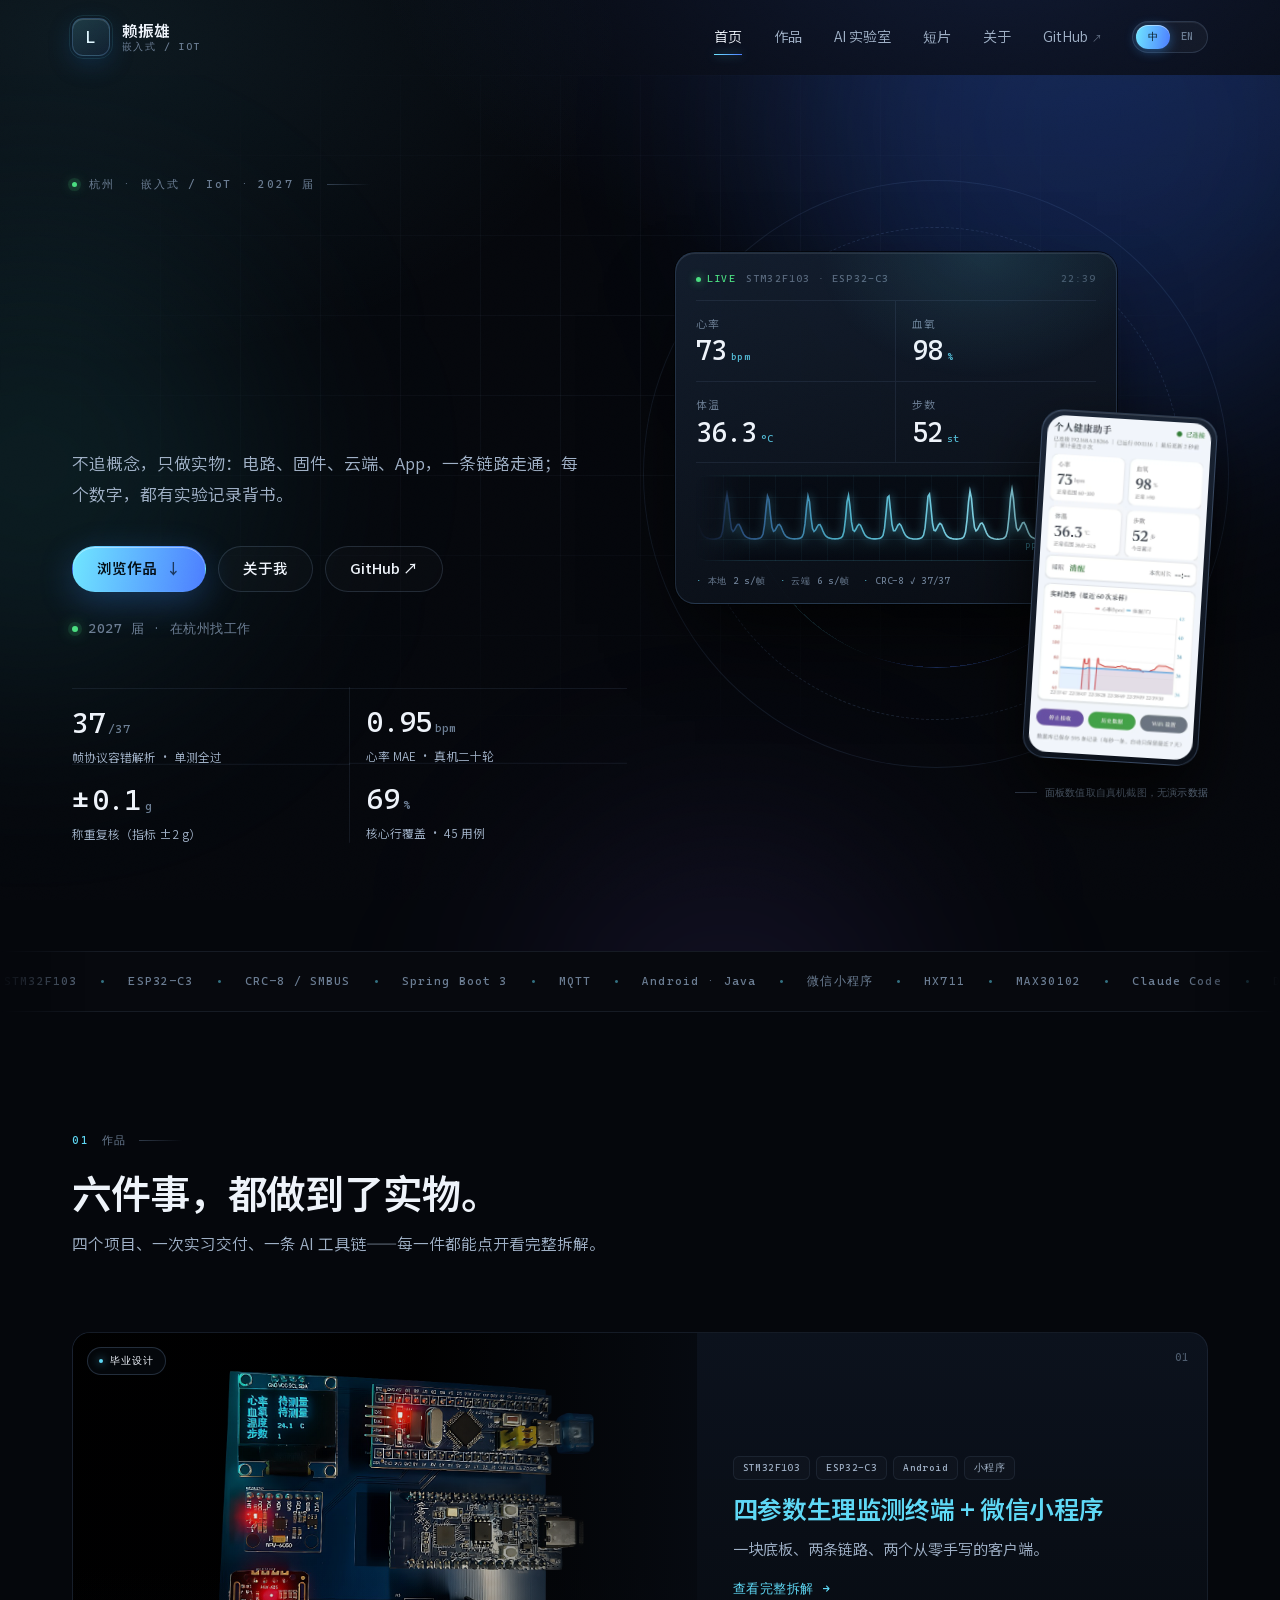
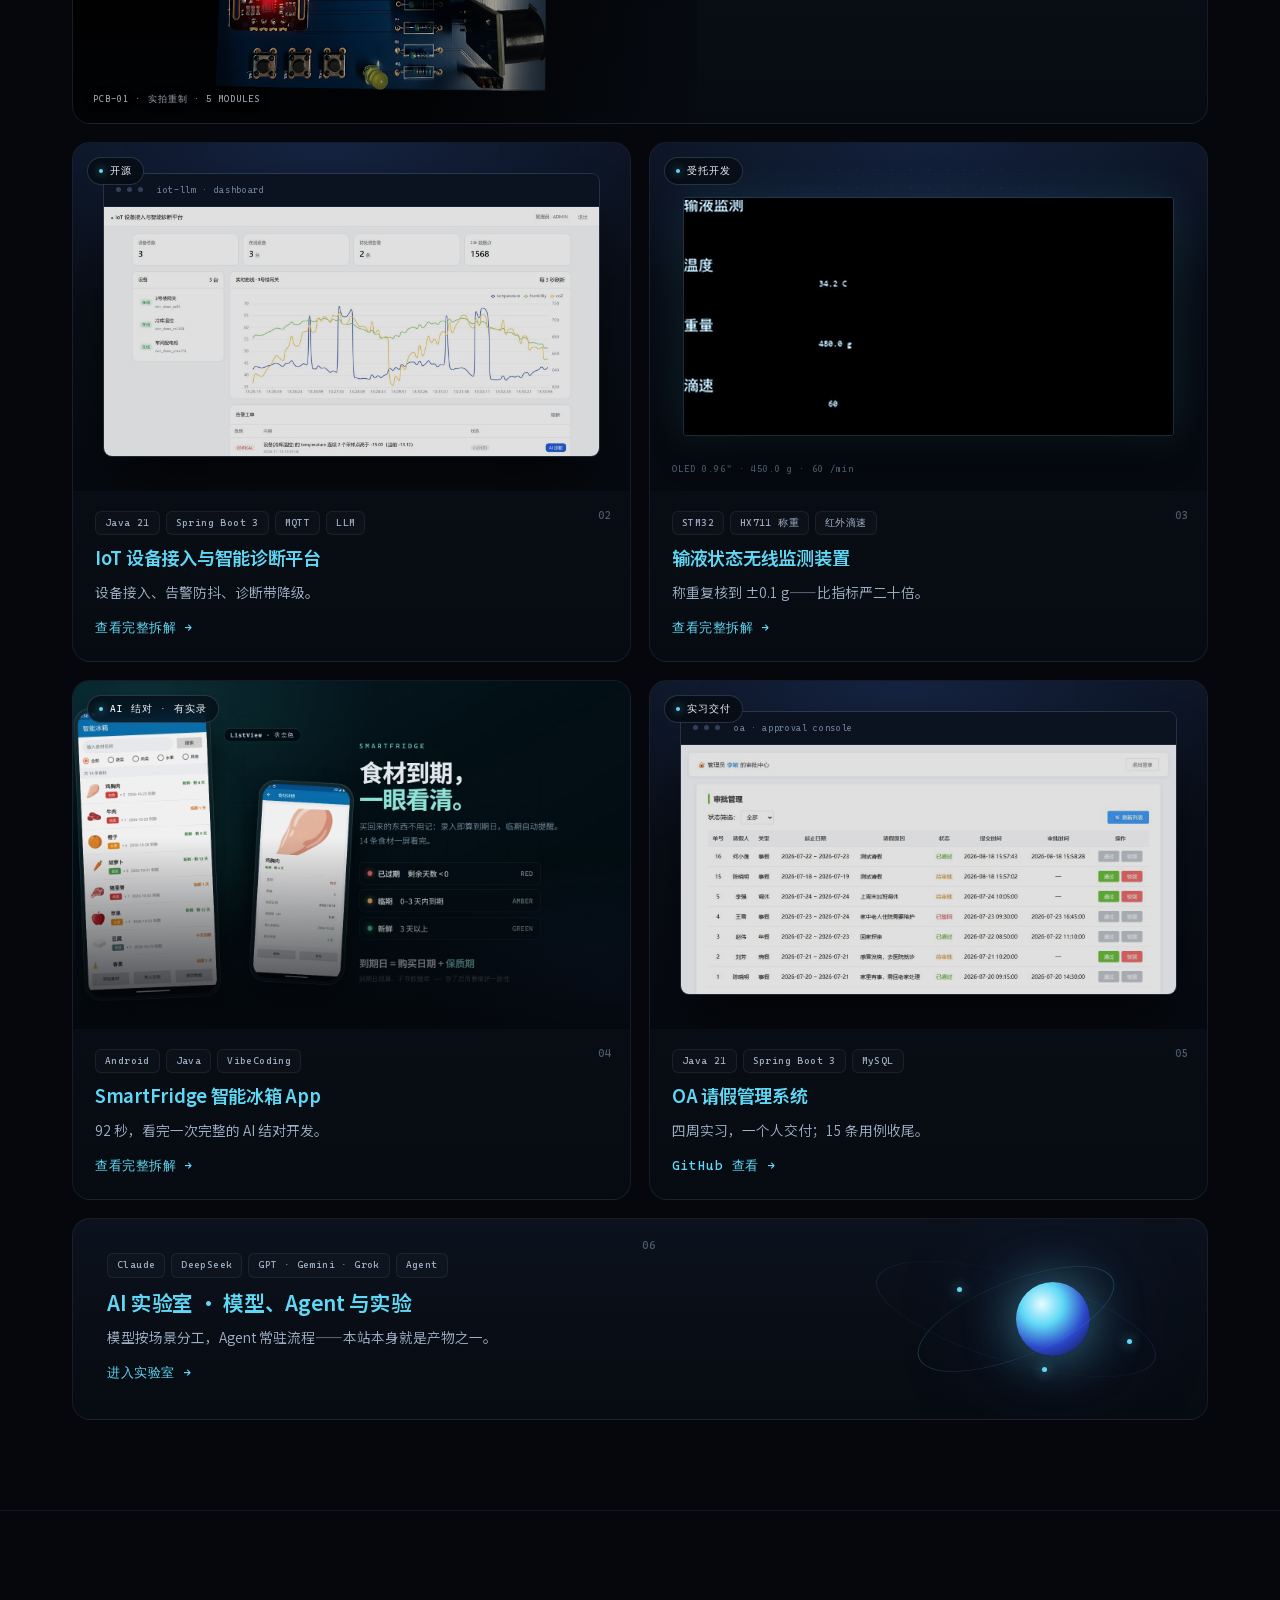
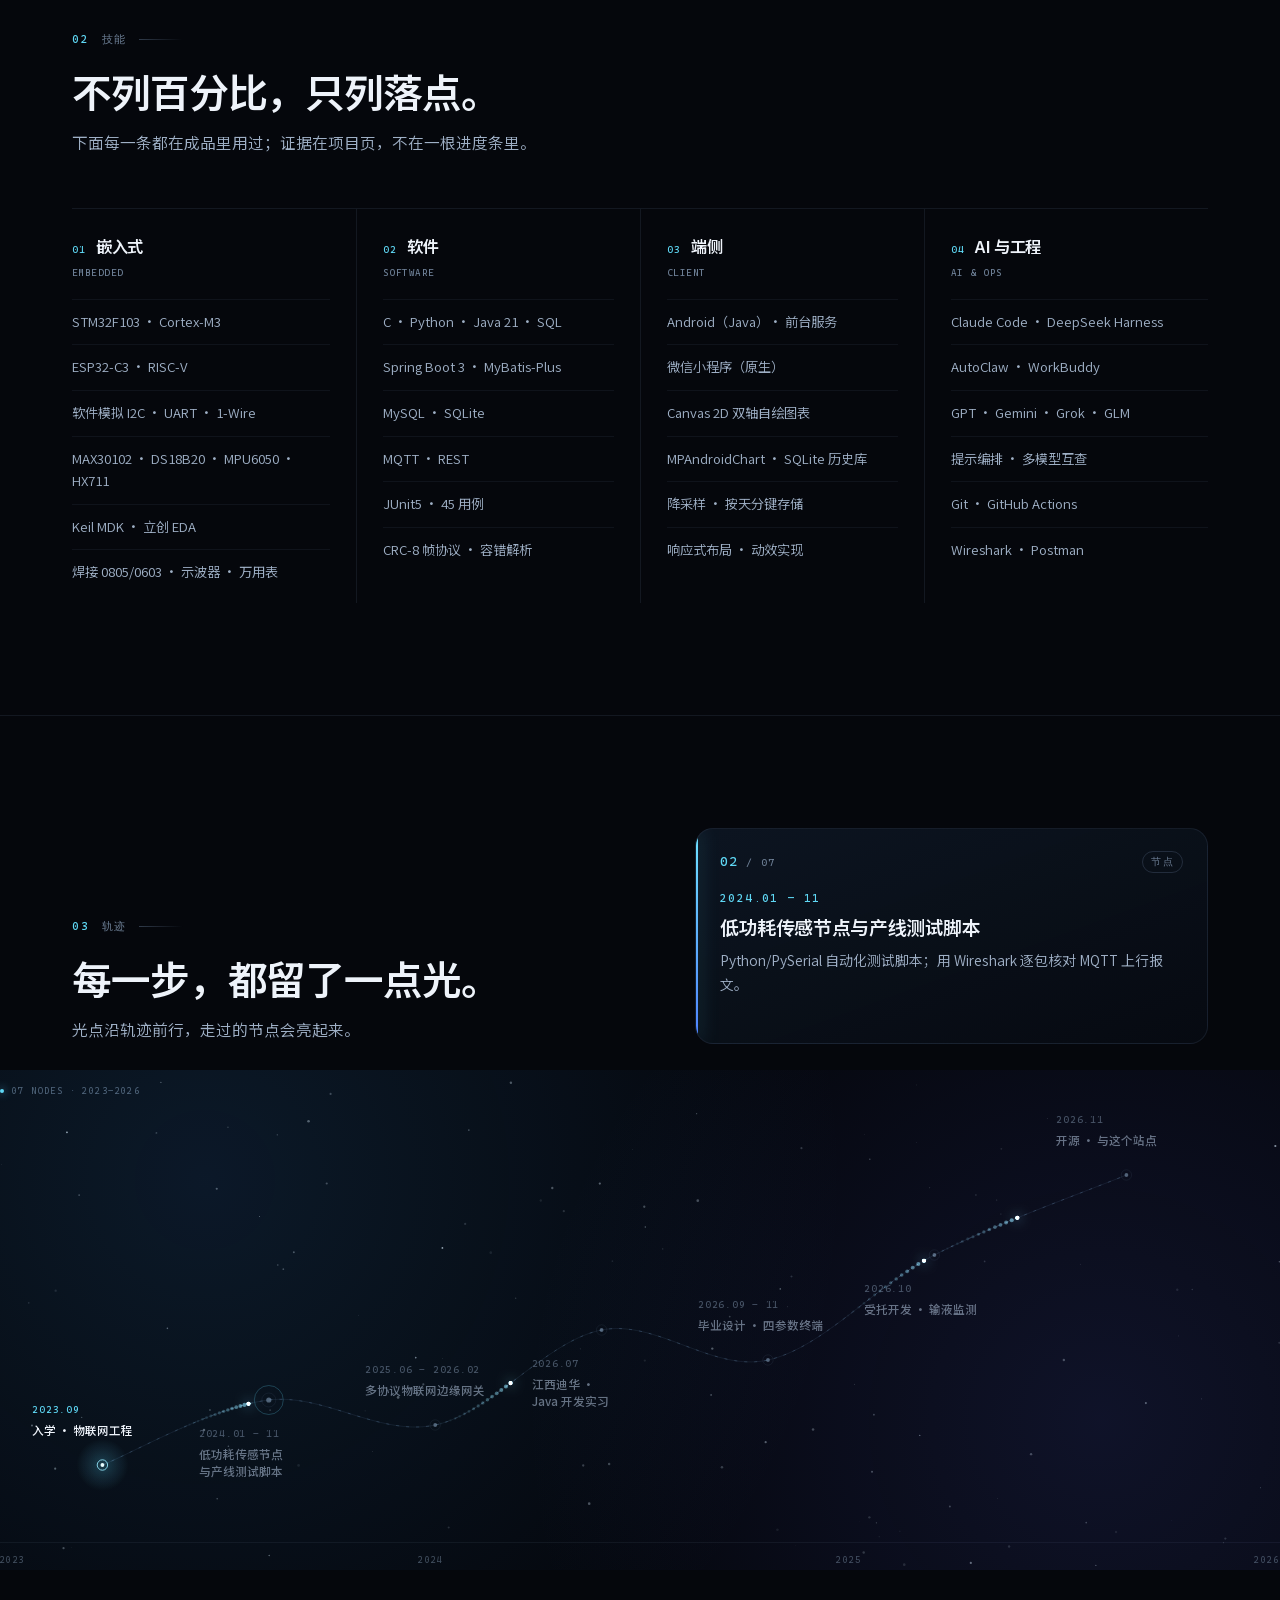
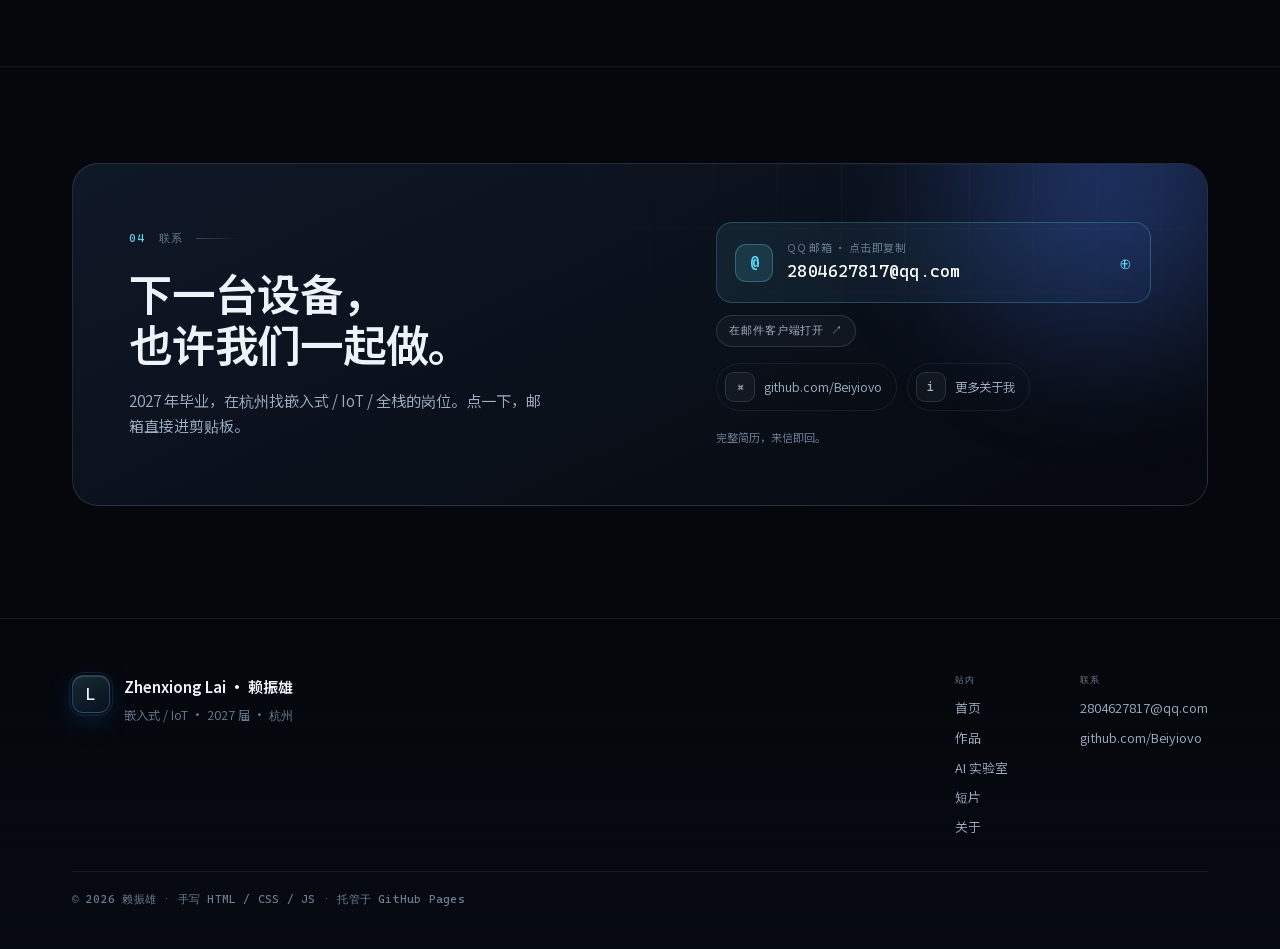
==== index.html @ de581112 "概念片成片：四句对白字幕 + 合成配乐/音效 + 片尾卡（33s）；v=17" ====
<!DOCTYPE html>
<html lang="zh-CN" data-lang="zh">
<head>
<meta charset="utf-8">
<meta name="viewport" content="width=device-width, initial-scale=1">
<title>赖振雄 · 嵌入式 / IoT 全栈作品集</title>
<meta name="description" content="赖振雄的个人作品集：四参数生理监测终端、IoT+LLM 开源平台、输液监测装置、智能冰箱 App。2027 届，求职杭州。从电路与固件到云端与 App，所有数据可溯源。">
<meta property="og:type" content="website">
<meta property="og:site_name" content="Zhenxiong Lai · 赖振雄">
<meta property="og:title" content="赖振雄 · 嵌入式 / IoT 全栈作品集">
<meta property="og:description" content="真实项目 · 可核验数据 · STM32 / ESP32 / Spring Boot / 小程序。四参数生理监测终端、IoT+LLM 平台、输液监测装置、智能冰箱 App。">
<meta property="og:image" content="https://beiyiovo.github.io/assets/media/og.jpg">
<meta name="twitter:card" content="summary_large_image">
<meta name="twitter:image" content="https://beiyiovo.github.io/assets/media/og.jpg">
<link rel="canonical" href="https://beiyiovo.github.io/">
<meta property="og:url" content="https://beiyiovo.github.io/">
<link rel="icon" href="assets/favicon.svg" type="image/svg+xml">
<meta name="theme-color" content="#05070c">
<link rel="preload" as="font" type="font/woff2" href="assets/fonts/noto-sans-sc-vf.woff2" crossorigin>
<link rel="stylesheet" href="assets/css/main.css?v=17">
<script>document.documentElement.classList.add('js');try{var l=localStorage.getItem('site-lang');if(l){document.documentElement.dataset.lang=l;}}catch(e){}</script>
</head>
<body>

<header class="nav">
  <div class="container nav-inner">
    <a class="logo" href="index.html" aria-label="赖振雄 · 首页">
      <span class="logo-mark">L</span>
      <span class="logo-text"><b data-i18n data-en="Zhenxiong Lai">赖振雄</b><i data-i18n data-en="Embedded / IoT">嵌入式 / IoT</i></span>
    </a>
    <nav class="nav-links" id="menu">
      <a href="index.html" class="active" data-i18n data-en="Home">首页</a>
      <a href="#projects" data-i18n data-en="Work">作品</a>
      <a href="lab.html" data-i18n data-en="AI Lab">AI 实验室</a>
      <a href="shorts.html" data-i18n data-en="Shorts">短片</a>
      <a href="about.html" data-i18n data-en="About">关于</a>
      <a href="https://github.com/Beiyiovo" target="_blank" rel="noopener" class="nav-ext">GitHub<i>↗</i></a>
      <div class="lang-switch" role="group" aria-label="Language / 语言">
        <button class="ls-btn" type="button" data-lang-set="zh" aria-pressed="true">中</button>
        <button class="ls-btn" type="button" data-lang-set="en" aria-pressed="false">EN</button>
        <span class="ls-pill" aria-hidden="true"></span>
      </div>
    </nav>
    <button class="burger" aria-label="Menu" aria-expanded="false"><span></span><span></span></button>
  </div>
</header>

<main>
  <!-- ================= HERO ================= -->
  <section class="hero">
    <div class="hero-bg" aria-hidden="true">
      <span class="glow g1"></span><span class="glow g2"></span><span class="glow g3"></span>
      <span class="hero-grid-lines"></span>
    </div>

    <div class="container hero-grid">
      <div class="hero-copy">
        <p class="kicker reveal"><span class="k-dot"></span><span data-i18n data-en="Hangzhou · Embedded / IoT · Class of 2027">杭州 · 嵌入式 / IoT · 2027 届</span></p>
        <h1 class="reveal" data-delay="0.04s" data-i18n data-en='Measured.<br>Delivered.<br><span class="grad-text">Reproducible.</span>'>测得准。<br>传得稳。<br><span class="grad-text">可复现。</span></h1>
        <p class="lead reveal" data-delay="0.1s" data-i18n data-en="No buzzwords — just working devices. One person carries the pipeline from schematic to app, with lab records behind every number.">不追概念，只做实物：电路、固件、云端、App，一条链路走通；每个数字，都有实验记录背书。</p>
        <div class="cta-row reveal" data-delay="0.16s">
          <a class="btn primary" href="#projects"><span data-i18n data-en="Browse work">浏览作品</span><i>↓</i></a>
          <a class="btn ghost" href="about.html" data-i18n data-en="About me">关于我</a>
          <a class="btn ghost" href="https://github.com/Beiyiovo" target="_blank" rel="noopener" data-i18n data-en="GitHub ↗">GitHub ↗</a>
        </div>
        <p class="status reveal" data-delay="0.2s"><span class="dot"></span><span data-i18n data-en="Class of 2027 — job hunting in Hangzhou">2027 届 · 在杭州找工作</span></p>

        <div class="stats reveal" data-delay="0.24s">
          <div class="stat">
            <div class="num"><span data-count="37">37</span><small>/37</small></div>
            <div class="lbl" data-i18n data-en="Frame-parser unit tests, all passing">帧协议容错解析 · 单测全过</div>
          </div>
          <div class="stat">
            <div class="num"><span data-count="0.95" data-dec="2">0.95</span><small>bpm</small></div>
            <div class="lbl" data-i18n data-en="Heart-rate MAE, 20 real trials">心率 MAE · 真机二十轮</div>
          </div>
          <div class="stat">
            <div class="num">±<span data-count="0.1" data-dec="1">0.1</span><small>g</small></div>
            <div class="lbl" data-i18n data-en="Weighing re-check vs ±2 g spec">称重复核（指标 ±2 g）</div>
          </div>
          <div class="stat">
            <div class="num"><span data-count="69">69</span><small>%</small></div>
            <div class="lbl" data-i18n data-en="Core line coverage, 45 tests">核心行覆盖 · 45 用例</div>
          </div>
        </div>
      </div>

      <!-- 主视觉：实机仪表 -->
      <div class="hero-visual reveal" data-delay="0.14s">
        <div class="hv-stage" id="hvStage">
          <div class="hv-rings" aria-hidden="true">
            <span class="ring r1"></span>
            <span class="ring r2"></span>
            <span class="ring r3"></span>
            <span class="ring-tick"></span>
          </div>
          <div class="hv-panel" id="hvPanel">
            <div class="hp-top">
              <span class="hp-live"><i></i>LIVE</span>
              <span class="hp-id">STM32F103 · ESP32-C3</span>
              <span class="hp-time">22:39</span>
            </div>
            <div class="hp-metrics">
              <div class="hp-m"><span class="hp-k" data-i18n data-en="Heart rate">心率</span><span class="hp-v">73<em>bpm</em></span></div>
              <div class="hp-m"><span class="hp-k" data-i18n data-en="SpO₂">血氧</span><span class="hp-v">98<em>%</em></span></div>
              <div class="hp-m"><span class="hp-k" data-i18n data-en="Temp">体温</span><span class="hp-v">36.3<em>°C</em></span></div>
              <div class="hp-m"><span class="hp-k" data-i18n data-en="Steps">步数</span><span class="hp-v">52<em>st</em></span></div>
            </div>
            <div class="hp-wave">
              <canvas id="hvWave" aria-hidden="true"></canvas>
              <span class="hp-wave-lbl">PPG · 60 s</span>
            </div>
            <div class="hp-foot">
              <span data-i18n data-en="Local 2 s/frame">本地 2 s/帧</span>
              <span data-i18n data-en="Cloud 6 s/frame">云端 6 s/帧</span>
              <span>CRC-8 ✓ 37/37</span>
            </div>
          </div>

          <div class="hv-phone"><img src="assets/media/p1-app-hero.webp" alt="个人健康助手 Android App 实机界面" width="480" height="1067"></div>
        </div>
        <p class="hv-cap"><i></i><span data-i18n data-en="Panel values from the real device screenshots — no mock data.">面板数值取自真机截图，无演示数据</span></p>
      </div>
    </div>
  </section>

  <!-- ================= 技术带 ================= -->
  <div class="ticker" aria-hidden="true">
    <div class="ticker-track">
      <span>STM32F103</span><i>·</i><span>ESP32-C3</span><i>·</i><span>CRC-8 / SMBUS</span><i>·</i><span>Spring Boot 3</span><i>·</i><span>MQTT</span><i>·</i><span>Android · Java</span><i>·</i><span data-i18n data-en="WeChat Mini Program">微信小程序</span><i>·</i><span>HX711</span><i>·</i><span>MAX30102</span><i>·</i><span>Claude Code</span><i>·</i><span>DeepSeek</span><i>·</i><span>GitHub Actions</span><i>·</i>
      <span>STM32F103</span><i>·</i><span>ESP32-C3</span><i>·</i><span>CRC-8 / SMBUS</span><i>·</i><span>Spring Boot 3</span><i>·</i><span>MQTT</span><i>·</i><span>Android · Java</span><i>·</i><span data-i18n data-en="WeChat Mini Program">微信小程序</span><i>·</i><span>HX711</span><i>·</i><span>MAX30102</span><i>·</i><span>Claude Code</span><i>·</i><span>DeepSeek</span><i>·</i><span>GitHub Actions</span><i>·</i>
    </div>
  </div>

  <!-- ================= 作品 ================= -->
  <section class="sec" id="projects">
    <div class="container">
      <div class="sec-head reveal">
        <p class="kicker"><b>01</b><span data-i18n data-en="Selected work">作品</span></p>
        <h2 data-i18n data-en="Six things, built end to end.">六件事，都做到了实物。</h2>
        <p class="sub" data-i18n data-en="Four projects, one internship delivery, one AI toolchain — each opens into a full breakdown.">四个项目、一次实习交付、一条 AI 工具链——每一件都能点开看完整拆解。</p>
      </div>

      <div class="cards">
        <a class="pcard featured reveal" href="projects/health-assistant.html">
          <div class="pcard-media photo">
            <img class="pcard-cover" src="assets/media/p1-device-hero.jpg" alt="四参数生理监测终端整机产品图（基于实拍重制）" loading="lazy">
            <span class="plate-cap on-photo">PCB-01 · 实拍重制 · 5 MODULES</span>
            <span class="pc-badge"><i></i><span data-i18n data-en="Thesis project">毕业设计</span></span>
          </div>
          <div class="pcard-body">
            <div class="pc-index">01</div>
            <div class="tags"><span class="tag">STM32F103</span><span class="tag">ESP32-C3</span><span class="tag">Android</span><span class="tag" data-i18n data-en="Mini Program">小程序</span></div>
            <h3 data-i18n data-en="Four-parameter Health Monitor + WeChat Mini Program">四参数生理监测终端 + 微信小程序</h3>
            <p data-i18n data-en="One carrier board, two uplinks, two clients written from scratch.">一块底板、两条链路、两个从零手写的客户端。</p>
            <span class="more" data-i18n data-en="Read the breakdown"><span>查看完整拆解</span><i>→</i></span>
          </div>
        </a>

        <a class="pcard reveal" href="projects/iot-llm-platform.html">
          <div class="pcard-media frame">
            <div class="browser">
              <div class="browser-bar"><i></i><i></i><i></i><span>iot-llm · dashboard</span></div>
              <img class="pcard-cover" src="assets/media/iot-dashboard.jpg" alt="IoT 平台仪表盘" loading="lazy">
            </div>
            <span class="pc-badge"><i></i><span data-i18n data-en="Open source">开源</span></span>
          </div>
          <div class="pcard-body">
            <div class="pc-index">02</div>
            <div class="tags"><span class="tag">Java 21</span><span class="tag">Spring Boot 3</span><span class="tag">MQTT</span><span class="tag">LLM</span></div>
            <h3 data-i18n data-en="IoT Access and AI Diagnosis Platform">IoT 设备接入与智能诊断平台</h3>
            <p data-i18n data-en="Devices onboard, debounced alerts, diagnosis with a graceful fallback.">设备接入、告警防抖、诊断带降级。</p>
            <span class="more" data-i18n data-en="Read the breakdown"><span>查看完整拆解</span><i>→</i></span>
          </div>
        </a>

        <a class="pcard reveal" href="projects/infusion-monitor.html">
          <div class="pcard-media plate screen">
            <img class="pcard-cover" src="assets/media/p2-screen.jpg" alt="输液监测装置 OLED 界面特写" loading="lazy">
            <span class="plate-cap">OLED 0.96″ · 450.0 g · 60 /min</span>
            <span class="pc-badge"><i></i><span data-i18n data-en="Commissioned">受托开发</span></span>
          </div>
          <div class="pcard-body">
            <div class="pc-index">03</div>
            <div class="tags"><span class="tag">STM32</span><span class="tag" data-i18n data-en="HX711 weighing">HX711 称重</span><span class="tag" data-i18n data-en="IR drop rate">红外滴速</span></div>
            <h3 data-i18n data-en="Infusion Status Monitor">输液状态无线监测装置</h3>
            <p data-i18n data-en="Weighing re-checked to ±0.1 g — twenty times tighter than spec.">称重复核到 ±0.1 g——比指标严二十倍。</p>
            <span class="more" data-i18n data-en="Read the breakdown"><span>查看完整拆解</span><i>→</i></span>
          </div>
        </a>

        <a class="pcard reveal" href="projects/smart-fridge.html">
          <div class="pcard-media">
            <img class="pcard-cover" src="assets/media/sf-cover.jpg" alt="SmartFridge App" loading="lazy">
            <span class="pc-badge"><i></i><span data-i18n data-en="AI pairing · video">AI 结对 · 有实录</span></span>
          </div>
          <div class="pcard-body">
            <div class="pc-index">04</div>
            <div class="tags"><span class="tag">Android</span><span class="tag">Java</span><span class="tag">VibeCoding</span></div>
            <h3 data-i18n data-en="SmartFridge — Food Management App">SmartFridge 智能冰箱 App</h3>
            <p data-i18n data-en="Ninety-two seconds to watch a full AI pair-programming session.">92 秒，看完一次完整的 AI 结对开发。</p>
            <span class="more" data-i18n data-en="Read the breakdown"><span>查看完整拆解</span><i>→</i></span>
          </div>
        </a>

        <a class="pcard reveal" href="https://github.com/Beiyiovo/leave-management" target="_blank" rel="noopener">
          <div class="pcard-media frame">
            <div class="browser">
              <div class="browser-bar"><i></i><i></i><i></i><span>oa · approval console</span></div>
              <img class="pcard-cover" src="assets/media/oa-admin.jpg" alt="OA 请假管理系统 · 管理员审批列表" loading="lazy">
            </div>
            <span class="pc-badge"><i></i><span data-i18n data-en="Internship">实习交付</span></span>
          </div>
          <div class="pcard-body">
            <div class="pc-index">05</div>
            <div class="tags"><span class="tag">Java 21</span><span class="tag">Spring Boot 3</span><span class="tag">MySQL</span></div>
            <h3 data-i18n data-en="OA Leave Management System">OA 请假管理系统</h3>
            <p data-i18n data-en="Four weeks, one person, end to end — verified by 15 test cases.">四周实习，一个人交付；15 条用例收尾。</p>
            <span class="more" data-i18n data-en="View on GitHub"><span>GitHub 查看</span><i>→</i></span>
          </div>
        </a>

        <a class="pcard wide lab-card reveal" href="lab.html">
          <div class="pcard-body">
            <div class="pc-index">06</div>
            <div class="tags"><span class="tag">Claude</span><span class="tag">DeepSeek</span><span class="tag">GPT · Gemini · Grok</span><span class="tag">Agent</span></div>
            <h3 data-i18n data-en="AI Lab — models, agents, experiments">AI 实验室 · 模型、Agent 与实验</h3>
            <p data-i18n data-en="Models split by strength, agents in the pipeline — this site itself is one of the artifacts.">模型按场景分工，Agent 常驻流程——本站本身就是产物之一。</p>
            <span class="more" data-i18n data-en="Enter the lab"><span>进入实验室</span><i>→</i></span>
          </div>
          <div class="lab-visual" aria-hidden="true">
            <span class="lv-core"></span><span class="lv-ring a"></span><span class="lv-ring b"></span>
            <span class="lv-dot d1"></span><span class="lv-dot d2"></span><span class="lv-dot d3"></span>
          </div>
        </a>
      </div>
    </div>
  </section>

  <!-- ================= 技能 ================= -->
  <section class="sec sec-skills" id="skills">
    <div class="container">
      <div class="sec-head reveal">
        <p class="kicker"><b>02</b><span data-i18n data-en="Skills">技能</span></p>
        <h2 data-i18n data-en="No percentages. Point at the project.">不列百分比，只列落点。</h2>
        <p class="sub" data-i18n data-en="Every line below appears in a shipped project — the links are the proof, not a bar chart.">下面每一条都在成品里用过；证据在项目页，不在一根进度条里。</p>
      </div>

      <div class="skill-matrix">
        <div class="sk-col reveal">
          <div class="sk-head"><span class="sk-no">01</span><h3 data-i18n data-en="Embedded">嵌入式</h3><span class="sk-en">Embedded</span></div>
          <ul>
            <li><span>STM32F103 · Cortex-M3</span></li>
            <li><span>ESP32-C3 · RISC-V</span></li>
            <li data-i18n data-en="Bit-banged I2C · UART · 1-Wire"><span>软件模拟 I2C · UART · 1-Wire</span></li>
            <li><span>MAX30102 · DS18B20 · MPU6050 · HX711</span></li>
            <li><span>Keil MDK · <span data-i18n data-en="EasyEDA">立创 EDA</span></span></li>
            <li data-i18n data-en="Soldering 0805/0603 · scope · multimeter"><span>焊接 0805/0603 · 示波器 · 万用表</span></li>
          </ul>
        </div>
        <div class="sk-col reveal" data-delay="0.06s">
          <div class="sk-head"><span class="sk-no">02</span><h3 data-i18n data-en="Software">软件</h3><span class="sk-en">Software</span></div>
          <ul>
            <li><span>C · Python · Java 21 · SQL</span></li>
            <li><span>Spring Boot 3 · MyBatis-Plus</span></li>
            <li><span>MySQL · SQLite</span></li>
            <li><span>MQTT · REST</span></li>
            <li><span>JUnit5 · 45 <span data-i18n data-en="test cases">用例</span></span></li>
            <li data-i18n data-en="CRC-8 framing · protocol tolerance"><span>CRC-8 帧协议 · 容错解析</span></li>
          </ul>
        </div>
        <div class="sk-col reveal" data-delay="0.12s">
          <div class="sk-head"><span class="sk-no">03</span><h3 data-i18n data-en="Client">端侧</h3><span class="sk-en">Client</span></div>
          <ul>
            <li data-i18n data-en="Android (Java) · foreground service"><span>Android（Java）· 前台服务</span></li>
            <li data-i18n data-en="Native WeChat Mini Program"><span>微信小程序（原生）</span></li>
            <li data-i18n data-en="Canvas 2D dual-axis charts"><span>Canvas 2D 双轴自绘图表</span></li>
            <li data-i18n data-en="MPAndroidChart · SQLite history"><span>MPAndroidChart · SQLite 历史库</span></li>
            <li data-i18n data-en="Downsampling · day-keyed storage"><span>降采样 · 按天分键存储</span></li>
            <li data-i18n data-en="Responsive layout · motion"><span>响应式布局 · 动效实现</span></li>
          </ul>
        </div>
        <div class="sk-col reveal" data-delay="0.18s">
          <div class="sk-head"><span class="sk-no">04</span><h3 data-i18n data-en="AI &amp; Ops">AI 与工程</h3><span class="sk-en">AI &amp; Ops</span></div>
          <ul>
            <li><span>Claude Code · DeepSeek Harness</span></li>
            <li><span>AutoClaw · WorkBuddy</span></li>
            <li><span>GPT · Gemini · Grok · GLM</span></li>
            <li data-i18n data-en="Prompt orchestration · review loop"><span>提示编排 · 多模型互查</span></li>
            <li><span>Git · GitHub Actions</span></li>
            <li><span>Wireshark · Postman</span></li>
          </ul>
        </div>
      </div>
    </div>
  </section>

  <!-- ================= 轨迹 ================= -->
  <section class="sec sec-trace" id="trace">
    <div class="container">
      <div class="trace-head">
        <div class="sec-head reveal">
          <p class="kicker"><b>03</b><span data-i18n data-en="Trace">轨迹</span></p>
          <h2 data-i18n data-en="Every point left a light.">每一步，都留了一点光。</h2>
          <p class="sub" data-i18n data-en="A light runs the path — each milestone lights up as it passes.">光点沿轨迹前行，走过的节点会亮起来。</p>
        </div>

        <div class="trace-reader reveal" data-delay="0.08s" id="traceReader">
          <div class="tr-meta"><span class="tr-count"><b>01</b> / 07</span><span class="tr-flag" data-i18n data-en="Milestone">节点</span></div>
          <div class="tr-panel">
            <span class="tr-date">2023.09</span>
            <h3 data-i18n data-en="Enrolled — IoT Engineering">入学 · 物联网工程</h3>
            <p data-i18n data-en="Guilin University of Information Technology, School of Electronic Engineering. Four years begin here.">桂林信息科技学院 · 电子工程学院。四年从这里开始。</p>
          </div>
        </div>
      </div>
    </div>

    <div class="trace-stage" id="traceStage">
      <canvas id="traceCanvas" aria-hidden="true"></canvas>
      <div class="trace-nodes" id="traceNodes">
        <article class="tr-node" style="left:8%;top:79%" data-t="0.045" data-x="8" data-y="79" data-side="up">
          <span class="tr-year">2023.09</span>
          <h3 data-i18n data-en="Enrolled — IoT Engineering">入学 · 物联网工程</h3>
          <p data-i18n data-en="Guilin University of Information Technology, School of Electronic Engineering. Four years begin here.">桂林信息科技学院 · 电子工程学院。四年从这里开始。</p>
        </article>
        <article class="tr-node" style="left:21%;top:66%" data-t="0.19" data-x="21" data-y="66" data-side="down">
          <span class="tr-year">2024.01 – 11</span>
          <h3 data-i18n data-en="Sensor nodes &amp; line-test scripts">低功耗传感节点与产线测试脚本</h3>
          <p data-i18n data-en="Python/PySerial automated test scripts; MQTT uplink frames verified packet by packet in Wireshark.">Python/PySerial 自动化测试脚本；用 Wireshark 逐包核对 MQTT 上行报文。</p>
        </article>
        <article class="tr-node" style="left:34%;top:71%" data-t="0.33" data-x="34" data-y="71" data-side="up">
          <span class="tr-year">2025.06 – 2026.02</span>
          <h3 data-i18n data-en="Multi-protocol edge gateway">多协议物联网边缘网关</h3>
          <p data-i18n data-en="ESP8266 and ZigBee CC2530 access, power design and bring-up on embedded Linux.">ESP8266 与 ZigBee CC2530 接入、供电设计，在嵌入式 Linux 上跑通。</p>
        </article>
        <article class="tr-node" style="left:47%;top:52%" data-t="0.47" data-x="47" data-y="52" data-side="down">
          <span class="tr-year">2026.07</span>
          <h3 data-i18n data-en="Java intern — Dihua, 4 weeks">江西迪华 · Java 开发实习</h3>
          <p data-i18n data-en="Delivered an OA leave-management system solo; fixed 5 defect classes; 15 test cases executed.">独立交付 OA 请假系统；修 5 类缺陷；15 条用例全部执行。</p>
        </article>
        <article class="tr-node" style="left:60%;top:58%" data-t="0.61" data-x="60" data-y="58" data-side="up">
          <span class="tr-year">2026.09 – 11</span>
          <h3 data-i18n data-en="Thesis — health monitor">毕业设计 · 四参数终端</h3>
          <p data-i18n data-en="Hardware, firmware, cloud link, Android app and mini program — all verified on real devices.">硬件 → 固件 → 云端 → Android + 小程序，全部实机跑通并实测验证。</p>
        </article>
        <article class="tr-node" style="left:73%;top:37%" data-t="0.75" data-x="73" data-y="37" data-side="down">
          <span class="tr-year">2026.10</span>
          <h3 data-i18n data-en="Commissioned — infusion monitor">受托开发 · 输液监测</h3>
          <p data-i18n data-en="Weighing plus drop-rate sensing; calibration re-checked to ±0.1 g across 13 firmware builds.">称重加滴速检测；13 段固件迭代后，标定复核到 ±0.1 g。</p>
        </article>
        <article class="tr-node" style="left:88%;top:21%" data-t="0.9" data-x="88" data-y="21" data-side="up">
          <span class="tr-year">2026.11</span>
          <h3 data-i18n data-en="Open source &amp; this site">开源 · 与这个站点</h3>
          <p data-i18n data-en="iot-llm-platform goes open source; the portfolio you are reading ships in the same session.">iot-llm-platform 开源；你正在读的这个站点，也在同一条流水线里上线。</p>
        </article>
      </div>
      <span class="trace-tag" aria-hidden="true"><i></i>07 NODES · 2023—2026</span>
      <div class="trace-axis" aria-hidden="true"><span>2023</span><span>2024</span><span>2025</span><span>2026</span></div>
    </div>
  </section>

  <!-- ================= 联系 ================= -->
  <section class="sec sec-contact" id="contact">
    <div class="container">
      <div class="contact-card reveal">
        <span class="cc-glow" aria-hidden="true"></span>
        <div class="cc-main">
          <p class="kicker"><b>04</b><span data-i18n data-en="Contact">联系</span></p>
          <h2 data-i18n data-en="The next device could be ours.">下一台设备，<br>也许我们一起做。</h2>
          <p class="sub" data-i18n data-en="Graduating in 2027, looking for embedded / IoT / full-stack roles in Hangzhou. One click copies my mail address.">2027 年毕业，在杭州找嵌入式 / IoT / 全栈的岗位。点一下，邮箱直接进剪贴板。</p>
        </div>
        <div class="cc-links">
          <button class="cc-mail" type="button" data-copy="2804627817@qq.com">
            <span class="cc-ico" aria-hidden="true">@</span>
            <span class="cc-txt"><i data-i18n data-en="QQ Mail — click to copy">QQ 邮箱 · 点击即复制</i><b>2804627817@qq.com</b></span>
            <span class="cc-arrow" aria-hidden="true">⊕</span>
          </button>
          <a class="cc-copy" href="mailto:2804627817@qq.com?subject=Hello%20from%20your%20portfolio" data-i18n data-en="Open in mail app ↗">在邮件客户端打开 ↗</a>
          <div class="cc-alt">
            <a href="https://github.com/Beiyiovo" target="_blank" rel="noopener"><span class="cc-ico sm" aria-hidden="true">⌘</span><span>github.com/Beiyiovo</span></a>
            <a href="about.html"><span class="cc-ico sm" aria-hidden="true">i</span><span data-i18n data-en="More about me">更多关于我</span></a>
          </div>
          <p class="cc-note" data-i18n data-en="A full resume is one reply away — just say hello.">完整简历，来信即回。</p>
        </div>
      </div>
    </div>
  </section>
</main>

<footer class="footer">
  <div class="container footer-inner">
    <div class="f-brand">
      <span class="logo-mark">L</span>
      <div>
        <strong>Zhenxiong Lai · 赖振雄</strong>
        <p data-i18n data-en="Embedded / IoT · Class of 2027 · Hangzhou, China">嵌入式 / IoT · 2027 届 · 杭州</p>
      </div>
    </div>
    <nav class="f-col">
      <h4 data-i18n data-en="Site">站内</h4>
      <a href="index.html" data-i18n data-en="Home">首页</a>
      <a href="index.html#projects" data-i18n data-en="Work">作品</a>
      <a href="lab.html" data-i18n data-en="AI Lab">AI 实验室</a>
      <a href="shorts.html" data-i18n data-en="Shorts">短片</a>
      <a href="about.html" data-i18n data-en="About">关于</a>
    </nav>
    <nav class="f-col">
      <h4 data-i18n data-en="Contact">联系</h4>
      <a href="mailto:2804627817@qq.com">2804627817@qq.com</a>
      <a href="https://github.com/Beiyiovo" target="_blank" rel="noopener">github.com/Beiyiovo</a>
    </nav>
    <p class="fine">© <span class="year">2026</span> 赖振雄 · <span data-i18n data-en="Hand-written HTML / CSS / JS · Hosted on GitHub Pages">手写 HTML / CSS / JS · 托管于 GitHub Pages</span></p>
  </div>
</footer>

<script src="assets/vendor/gsap/gsap.min.js?v=17"></script>
<script src="assets/vendor/gsap/ScrollTrigger.min.js?v=17"></script>
<script src="assets/js/app.js?v=17"></script>
<script src="assets/js/visuals.js?v=17"></script>
</body>
</html>
---- assets/css/main.css ----
/* ============================================================
   Zhenxiong Lai — Portfolio · main.css  (v6 "Singularity")
   暗色 / 细线 / 光学质感 · 零构建 · 自托管字体
   ============================================================ */

@font-face {
  font-family: "NotoSC";
  src: url("../fonts/noto-sans-sc-vf.woff2") format("woff2-variations");
  font-weight: 100 900;
  font-style: normal;
  font-display: swap;
}
@font-face {
  font-family: "Cascadia";
  src: url("../fonts/cascadia-code.woff2") format("woff2");
  font-weight: 400;
  font-style: normal;
  font-display: swap;
}

:root {
  /* surfaces */
  --bg: #05070c;
  --bg-2: #070b12;
  --panel: #0a1019;
  --panel-2: #0d1522;
  --panel-3: #111a29;

  /* lines */
  --line: rgba(150, 180, 220, 0.10);
  --line-2: rgba(150, 180, 220, 0.18);
  --line-3: rgba(150, 180, 220, 0.30);

  /* ink */
  --ink: #eef3fa;
  --ink-2: #9fb0c6;
  --ink-3: #6b7d93;

  /* accents */
  --acc: #5fd8f5;
  --acc-2: #4c7dff;
  --acc-3: #a98bff;
  --amber: #ffc46b;
  --green: #4ade80;
  --grad: linear-gradient(100deg, #6fe6ff 0%, #4c7dff 100%);
  --grad-soft: linear-gradient(100deg, rgba(111, 230, 255, 0.16), rgba(76, 125, 255, 0.16));

  --radius: 18px;
  --radius-sm: 12px;
  --max: 1200px;
  --ease: cubic-bezier(0.16, 1, 0.3, 1);

  --font: "NotoSC", -apple-system, BlinkMacSystemFont, "PingFang SC", "Microsoft YaHei", "Segoe UI", sans-serif;
  --mono: "Cascadia", ui-monospace, SFMono-Regular, Menlo, Consolas, monospace;
}

* { box-sizing: border-box; margin: 0; padding: 0; }

html {
  scroll-behavior: smooth;
  -webkit-text-size-adjust: 100%;
}

body {
  font-family: var(--font);
  font-size: 16px;
  line-height: 1.7;
  font-weight: 350;
  color: var(--ink);
  background: var(--bg);
  -webkit-font-smoothing: antialiased;
  -moz-osx-font-smoothing: grayscale;
  overflow-x: hidden;
  text-rendering: optimizeLegibility;
}

/* 顶部与全局的极淡光晕 */
body::before {
  content: "";
  position: fixed;
  inset: 0;
  z-index: -1;
  pointer-events: none;
  background:
    radial-gradient(900px 520px at 78% -8%, rgba(76, 125, 255, 0.16), transparent 70%),
    radial-gradient(760px 460px at 6% 4%, rgba(95, 216, 245, 0.09), transparent 72%),
    var(--bg);
}
/* 颗粒感：压掉「渲染味」 */
body::after {
  content: "";
  position: fixed;
  inset: 0;
  z-index: 95;
  pointer-events: none;
  opacity: 0.028;
  mix-blend-mode: overlay;
  background-image: url("data:image/svg+xml,%3Csvg xmlns='http://www.w3.org/2000/svg' width='180' height='180'%3E%3Cfilter id='n'%3E%3CfeTurbulence type='fractalNoise' baseFrequency='0.85' numOctaves='3'/%3E%3C/filter%3E%3Crect width='100%25' height='100%25' filter='url(%23n)'/%3E%3C/svg%3E");
}

::selection { background: rgba(95, 216, 245, 0.26); color: #fff; }

a { color: var(--acc); text-decoration: none; }
a:hover { text-decoration: none; }
img, svg, canvas { display: block; max-width: 100%; }
button { font: inherit; color: inherit; }

h1, h2, h3, h4 {
  font-weight: 600;
  line-height: 1.18;
  letter-spacing: -0.02em;
  text-wrap: balance;
}

:focus-visible {
  outline: 1px solid var(--acc);
  outline-offset: 3px;
  border-radius: 6px;
}

.container {
  width: 100%;
  max-width: var(--max);
  margin: 0 auto;
  padding: 0 32px;
}

/* ============================================================
   导航
   ============================================================ */
.nav {
  position: sticky;
  top: 0;
  z-index: 60;
  transition: background 0.4s, border-color 0.4s;
  border-bottom: 1px solid transparent;
}
.nav::before {
  content: "";
  position: absolute;
  inset: 0;
  background: rgba(5, 7, 12, 0.58);
  backdrop-filter: blur(18px) saturate(140%);
  -webkit-backdrop-filter: blur(18px) saturate(140%);
  opacity: 0;
  transition: opacity 0.4s;
  pointer-events: none;
}
.nav.scrolled::before { opacity: 1; }
.nav.scrolled { border-bottom-color: var(--line); }

.nav-inner {
  position: relative;
  height: 74px;
  display: flex;
  align-items: center;
  justify-content: space-between;
  gap: 20px;
}

.logo { display: inline-flex; align-items: center; gap: 12px; color: var(--ink); }
.logo-mark {
  position: relative;
  width: 38px; height: 38px;
  display: inline-flex; align-items: center; justify-content: center;
  border-radius: 11px;
  background: linear-gradient(150deg, rgba(111, 230, 255, 0.16), rgba(76, 125, 255, 0.08));
  border: 1px solid rgba(130, 190, 255, 0.24);
  color: #dff6ff;
  font-family: var(--mono);
  font-size: 1.05rem;
  font-weight: 500;
  box-shadow: inset 0 1px 0 rgba(255, 255, 255, 0.14), 0 8px 24px rgba(20, 90, 160, 0.28);
  flex: none;
}
.logo-mark::after {
  content: "";
  position: absolute; inset: -4px;
  border-radius: 14px;
  border: 1px solid rgba(111, 230, 255, 0.10);
}
.logo-text { display: flex; flex-direction: column; line-height: 1.25; }
.logo-text b { font-weight: 600; font-size: 0.98rem; letter-spacing: 0.01em; }
.logo-text i {
  font-style: normal;
  font-family: var(--mono);
  font-size: 0.62rem;
  letter-spacing: 0.14em;
  text-transform: uppercase;
  color: var(--ink-3);
}

.nav-links { display: flex; align-items: center; gap: 4px; }
.nav-links a {
  position: relative;
  color: var(--ink-2);
  font-size: 0.88rem;
  padding: 8px 14px;
  border-radius: 999px;
  transition: color 0.25s, background 0.25s;
}
.nav-links a:hover { color: var(--ink); background: rgba(255, 255, 255, 0.045); }
.nav-links a.active { color: var(--ink); }
.nav-links a.active::after {
  content: "";
  position: absolute;
  left: 14px; right: 14px; bottom: 2px;
  height: 1px;
  background: var(--grad);
  box-shadow: 0 0 10px rgba(95, 216, 245, 0.7);
}
.nav-links a.nav-ext i { font-style: normal; font-size: 0.7em; opacity: 0.6; margin-left: 4px; }

.lang-switch {
  margin-left: 10px;
  font-family: var(--mono);
  font-size: 0.72rem;
  letter-spacing: 0.08em;
  color: var(--ink-2);
  background: rgba(255, 255, 255, 0.03);
  border: 1px solid var(--line-2);
  border-radius: 999px;
  padding: 6px 13px;
  cursor: pointer;
  transition: 0.25s;
}
.lang-switch:hover { color: var(--acc); border-color: rgba(95, 216, 245, 0.5); }

.burger {
  display: none;
  width: 42px; height: 42px;
  background: rgba(255, 255, 255, 0.03);
  border: 1px solid var(--line-2);
  border-radius: 12px;
  cursor: pointer;
  position: relative;
}
.burger span {
  position: absolute; left: 12px; right: 12px; height: 1px;
  background: var(--ink);
  transition: transform 0.3s var(--ease), opacity 0.2s;
}
.burger span:first-child { top: 17px; }
.burger span:last-child { top: 24px; }
.burger[aria-expanded="true"] span:first-child { transform: translateY(3.5px) rotate(45deg); }
.burger[aria-expanded="true"] span:last-child { transform: translateY(-3.5px) rotate(-45deg); }

/* ============================================================
   通用排版
   ============================================================ */
.kicker {
  display: inline-flex;
  align-items: center;
  gap: 12px;
  font-family: var(--mono);
  font-size: 0.7rem;
  letter-spacing: 0.16em;
  color: var(--ink-3);
  margin-bottom: 20px;
}
.kicker b { color: var(--acc); font-weight: 400; }
.kicker::after {
  content: "";
  width: 44px; height: 1px;
  background: linear-gradient(90deg, var(--line-3), transparent);
}
.k-dot {
  width: 5px; height: 5px; border-radius: 50%;
  background: var(--green);
  box-shadow: 0 0 0 4px rgba(74, 222, 128, 0.12), 0 0 12px rgba(74, 222, 128, 0.8);
}

h1 { font-size: clamp(2.6rem, 5.2vw, 4.6rem); letter-spacing: -0.035em; line-height: 1.05; }
h2 { font-size: clamp(1.7rem, 3.1vw, 2.6rem); letter-spacing: -0.028em; }
h3 { font-size: 1.05rem; }

.grad-text {
  background: var(--grad);
  -webkit-background-clip: text;
  background-clip: text;
  color: transparent;
  filter: drop-shadow(0 0 26px rgba(95, 216, 245, 0.22));
}
.lead { color: var(--ink-2); font-size: 1.05rem; line-height: 1.85; font-weight: 350; }

.sec { position: relative; padding: 112px 0; }
.sec + .sec { border-top: 1px solid var(--line); }
.sec-head { max-width: 760px; margin-bottom: 52px; }
.sec-head h2 { margin-bottom: 14px; }
.sec-head .sub { color: var(--ink-2); font-size: 0.98rem; max-width: 620px; }

/* ============================================================
   按钮
   ============================================================ */
.cta-row { display: flex; flex-wrap: wrap; gap: 12px; margin-top: 36px; }

.btn {
  position: relative;
  display: inline-flex;
  align-items: center;
  gap: 9px;
  height: 46px;
  padding: 0 24px;
  border-radius: 999px;
  font-size: 0.92rem;
  font-weight: 500;
  border: 1px solid transparent;
  cursor: pointer;
  transition: transform 0.4s var(--ease), box-shadow 0.4s var(--ease), border-color 0.3s, background 0.3s, color 0.3s;
  white-space: nowrap;
}
.btn i { font-style: normal; opacity: 0.7; transition: transform 0.35s var(--ease); }
.btn:hover i { transform: translate(2px, -1px); }
.btn.primary {
  background: var(--grad);
  color: #041019;
  font-weight: 600;
  box-shadow: 0 10px 34px rgba(60, 140, 255, 0.28), inset 0 1px 0 rgba(255, 255, 255, 0.4);
}
.btn.primary:hover { transform: translateY(-2px); box-shadow: 0 16px 44px rgba(60, 140, 255, 0.4), inset 0 1px 0 rgba(255, 255, 255, 0.5); }
.btn.ghost {
  color: var(--ink);
  border-color: var(--line-2);
  background: rgba(255, 255, 255, 0.02);
}
.btn.ghost:hover {
  border-color: rgba(95, 216, 245, 0.45);
  background: rgba(95, 216, 245, 0.06);
  transform: translateY(-2px);
}

/* ============================================================
   HERO
   ============================================================ */
.hero {
  position: relative;
  padding: 92px 0 104px;
  overflow: hidden;
}
.hero-bg { position: absolute; inset: 0; pointer-events: none; overflow: hidden; }
.hero-bg .glow { position: absolute; border-radius: 50%; filter: blur(110px); }
.hero-bg .g1 { width: 620px; height: 620px; top: -260px; right: -140px; background: rgba(50, 110, 255, 0.22); }
.hero-bg .g2 { width: 460px; height: 460px; top: 160px; left: -200px; background: rgba(70, 220, 235, 0.10); }
.hero-bg .g3 { width: 380px; height: 380px; bottom: -260px; left: 42%; background: rgba(150, 110, 255, 0.10); }
.hero-grid-lines {
  position: absolute; inset: 0;
  background-image:
    linear-gradient(rgba(150, 180, 220, 0.055) 1px, transparent 1px),
    linear-gradient(90deg, rgba(150, 180, 220, 0.055) 1px, transparent 1px);
  background-size: 80px 80px;
  -webkit-mask-image: radial-gradient(ellipse 68% 62% at 50% 34%, #000 10%, transparent 76%);
  mask-image: radial-gradient(ellipse 68% 62% at 50% 34%, #000 10%, transparent 76%);
}

.hero-grid {
  position: relative;
  display: grid;
  grid-template-columns: 1.02fr 0.98fr;
  gap: 48px;
  align-items: center;
}
.hero-copy { position: relative; z-index: 2; }
.hero-copy h1 { margin-bottom: 24px; }
.hero-copy .lead { max-width: 520px; }

.status {
  display: inline-flex;
  align-items: center;
  gap: 10px;
  margin-top: 26px;
  font-size: 0.8rem;
  color: var(--ink-3);
  font-family: var(--mono);
  letter-spacing: 0.04em;
}
.status .dot {
  width: 6px; height: 6px; border-radius: 50%;
  background: var(--green);
  box-shadow: 0 0 0 4px rgba(74, 222, 128, 0.12), 0 0 14px rgba(74, 222, 128, 0.9);
  animation: pulse 2.6s ease-in-out infinite;
}
@keyframes pulse { 50% { opacity: 0.4; box-shadow: 0 0 0 7px rgba(74, 222, 128, 0.04); } }

/* 数据条 */
.stats {
  display: grid;
  grid-template-columns: repeat(4, 1fr);
  gap: 0;
  margin-top: 56px;
  border-top: 1px solid var(--line);
}
.stat {
  padding: 20px 16px 0;
  border-left: 1px solid var(--line);
  transition: border-color 0.3s;
}
.stat:first-child { border-left: 0; padding-left: 0; }
.stat:hover { border-left-color: rgba(95, 216, 245, 0.4); }
.stat .num {
  font-family: var(--mono);
  font-size: 1.82rem;
  font-weight: 500;
  letter-spacing: -0.03em;
  color: var(--ink);
  font-variant-numeric: tabular-nums;
  line-height: 1.2;
  display: flex;
  align-items: baseline;
  gap: 4px;
}
.stat .num small { font-size: 0.72rem; color: var(--ink-3); font-weight: 400; letter-spacing: 0.02em; }
.stat:hover .num { color: var(--acc); }
.stat .lbl { color: var(--ink-3); font-size: 0.72rem; margin-top: 8px; line-height: 1.5; }

/* 首屏数据：2×2，给标签留出宽度 */
.hero-grid .stats { grid-template-columns: 1fr 1fr; margin-top: 48px; }
.hero-grid .stat { padding: 18px 16px 0; }
.hero-grid .stat:nth-child(odd) { border-left: 0; padding-left: 0; }
.hero-grid .stat:nth-child(n + 3) { border-top: 1px solid var(--line); padding-top: 18px; }
.hero-grid .stat .lbl { font-size: 0.74rem; color: var(--ink-2); }

/* ---- 主视觉：实机仪表 ---- */
.hero-visual { position: relative; z-index: 1; }
.hv-stage {
  position: relative;
  width: 100%;
  max-width: 540px;
  margin-left: auto;
  aspect-ratio: 1 / 1.04;
}

.hv-rings { position: absolute; inset: -6% -4% 0 -6%; pointer-events: none; }
.hv-rings .ring {
  position: absolute;
  border-radius: 50%;
  border: 1px solid rgba(140, 185, 255, 0.10);
}
.hv-rings .r1 { inset: 0; }
.hv-rings .r2 {
  inset: 8%;
  border-style: dashed;
  border-color: rgba(140, 185, 255, 0.14);
  animation: spin 90s linear infinite;
}
.hv-rings .r3 {
  inset: 17%;
  border: 0;
  background: conic-gradient(from 200deg, transparent 0deg, rgba(95, 216, 245, 0.5) 40deg, transparent 90deg, transparent 300deg, rgba(76, 125, 255, 0.35) 340deg, transparent 360deg);
  -webkit-mask: radial-gradient(farthest-side, transparent calc(100% - 1px), #000 calc(100% - 1px));
  mask: radial-gradient(farthest-side, transparent calc(100% - 1px), #000 calc(100% - 1px));
  animation: spin 26s linear infinite reverse;
}
@keyframes spin { to { transform: rotate(360deg); } }

.hv-panel {
  position: absolute;
  left: 0; top: 7%;
  width: 83%;
  padding: 18px 20px 14px;
  border-radius: 20px;
  background:
    linear-gradient(165deg, rgba(19, 30, 46, 0.96), rgba(8, 12, 19, 0.98));
  border: 1px solid rgba(140, 190, 255, 0.16);
  box-shadow:
    0 40px 80px -20px rgba(0, 0, 0, 0.9),
    0 0 0 1px rgba(0, 0, 0, 0.6),
    inset 0 1px 0 rgba(255, 255, 255, 0.09);
  transform-style: preserve-3d;
  will-change: transform;
}
.hv-panel::after {
  content: "";
  position: absolute; inset: 0;
  border-radius: inherit;
  background: radial-gradient(240px 180px at var(--mx, 70%) var(--my, 0%), rgba(95, 216, 245, 0.12), transparent 70%);
  pointer-events: none;
}
.hp-top {
  display: flex; align-items: center; gap: 10px;
  font-family: var(--mono); font-size: 0.62rem; letter-spacing: 0.12em;
  color: var(--ink-3);
  padding-bottom: 12px;
  border-bottom: 1px solid var(--line);
}
.hp-live { display: inline-flex; align-items: center; gap: 6px; color: var(--green); }
.hp-live i {
  width: 5px; height: 5px; border-radius: 50%; background: var(--green);
  box-shadow: 0 0 8px rgba(74, 222, 128, 0.9);
  animation: pulse 2s ease-in-out infinite;
}
.hp-id { flex: 1; opacity: 0.8; }
.hp-time { opacity: 0.6; }

.hp-metrics { display: grid; grid-template-columns: 1fr 1fr; }
.hp-m {
  padding: 14px 0 12px;
  border-bottom: 1px solid var(--line);
}
.hp-m:nth-child(odd) { border-right: 1px solid var(--line); padding-right: 14px; }
.hp-m:nth-child(even) { padding-left: 16px; }
.hp-k { display: block; font-size: 0.68rem; color: var(--ink-3); letter-spacing: 0.06em; }
.hp-v {
  display: flex; align-items: baseline; gap: 5px;
  font-family: var(--mono); font-size: 1.72rem; font-weight: 500;
  letter-spacing: -0.04em; color: var(--ink);
  font-variant-numeric: tabular-nums;
  line-height: 1.3;
}
.hp-v em { font-style: normal; font-size: 0.62rem; letter-spacing: 0.04em; color: var(--acc); opacity: 0.85; }

.hp-wave {
  position: relative;
  margin-top: 12px;
  height: 86px;
  border-radius: 10px;
  background:
    linear-gradient(rgba(95, 216, 245, 0.055) 1px, transparent 1px) 0 0 / 100% 21px,
    linear-gradient(90deg, rgba(95, 216, 245, 0.045) 1px, transparent 1px) 0 0 / 26px 100%,
    rgba(4, 8, 14, 0.6);
  border: 1px solid rgba(95, 216, 245, 0.10);
  overflow: hidden;
  -webkit-mask-image: linear-gradient(90deg, transparent, #000 12%, #000 92%, transparent);
  mask-image: linear-gradient(90deg, transparent, #000 12%, #000 92%, transparent);
}
#hvWave { width: 100%; height: 100%; }
.hp-wave-lbl {
  position: absolute; right: 8px; bottom: 5px;
  font-family: var(--mono); font-size: 0.55rem; letter-spacing: 0.14em;
  color: rgba(95, 216, 245, 0.45);
}
.hp-foot {
  display: flex; gap: 14px; flex-wrap: wrap;
  margin-top: 12px;
  font-family: var(--mono); font-size: 0.58rem; letter-spacing: 0.08em;
  color: var(--ink-3);
}
.hp-foot span::before { content: "·"; color: var(--acc); margin-right: 6px; }

.hv-phone {
  position: absolute;
  right: 0; bottom: 1%;
  width: 33%;
  padding: 5px;
  border-radius: 22px;
  background: linear-gradient(160deg, #1b2637, #0a0f18);
  border: 1px solid rgba(160, 200, 255, 0.22);
  box-shadow: 0 34px 70px rgba(0, 0, 0, 0.85), inset 0 1px 0 rgba(255, 255, 255, 0.12);
  transform: rotate(3.5deg);
  transition: transform 0.6s var(--ease);
}
.hv-phone img { border-radius: 18px; width: 100%; height: auto; }
.hv-stage:hover .hv-phone { transform: rotate(1.5deg) translateY(-4px); }

.hv-tag {
  position: absolute;
  display: inline-flex; align-items: center; gap: 7px;
  font-family: var(--mono); font-size: 0.58rem; letter-spacing: 0.12em;
  color: var(--ink-2);
  background: rgba(6, 10, 16, 0.82);
  border: 1px solid var(--line-2);
  border-radius: 999px;
  padding: 6px 11px;
  backdrop-filter: blur(8px);
  white-space: nowrap;
}
.hv-tag.t1 { left: 6%; bottom: 8%; }
.hv-tag.t2 { right: 4%; top: 12%; color: var(--acc); border-color: rgba(95, 216, 245, 0.3); }
.hv-tag i { width: 4px; height: 4px; border-radius: 50%; background: var(--green); box-shadow: 0 0 8px var(--green); }

.hv-cap {
  display: flex;
  align-items: center;
  justify-content: flex-end;
  gap: 8px;
  font-size: 0.64rem;
  color: var(--ink-3);
  margin-top: 16px;
  font-family: var(--mono);
  letter-spacing: 0.02em;
}
.hv-cap i { width: 22px; height: 1px; background: var(--line-3); }

/* ============================================================
   技术带
   ============================================================ */
.ticker {
  position: relative;
  border-top: 1px solid var(--line);
  border-bottom: 1px solid var(--line);
  padding: 16px 0;
  overflow: hidden;
  background: rgba(255, 255, 255, 0.012);
  -webkit-mask-image: linear-gradient(90deg, transparent, #000 8%, #000 92%, transparent);
  mask-image: linear-gradient(90deg, transparent, #000 8%, #000 92%, transparent);
}
.ticker-track {
  display: flex;
  align-items: center;
  gap: 0;
  width: max-content;
  animation: marquee 46s linear infinite;
}
.ticker:hover .ticker-track { animation-play-state: paused; }
.ticker-track span {
  font-family: var(--mono);
  font-size: 0.72rem;
  letter-spacing: 0.1em;
  color: var(--ink-3);
  padding: 0 4px;
  white-space: nowrap;
}
.ticker-track i { color: rgba(95, 216, 245, 0.5); font-style: normal; padding: 0 14px; }
@keyframes marquee { to { transform: translateX(-50%); } }

/* ============================================================
   作品卡片
   ============================================================ */
.cards {
  display: grid;
  grid-template-columns: repeat(2, 1fr);
  gap: 18px;
}

.pcard {
  position: relative;
  display: flex;
  flex-direction: column;
  overflow: hidden;
  border-radius: var(--radius);
  border: 1px solid var(--line);
  background: linear-gradient(180deg, rgba(13, 20, 31, 0.9), rgba(7, 11, 18, 0.95));
  transition: border-color 0.4s, transform 0.5s var(--ease), box-shadow 0.5s var(--ease);
  isolation: isolate;
}
.pcard::after {
  content: "";
  position: absolute;
  inset: 0;
  pointer-events: none;
  opacity: 0;
  transition: opacity 0.4s;
  background: radial-gradient(420px 260px at var(--mx, 50%) var(--my, 0%), rgba(95, 216, 245, 0.10), transparent 65%);
  z-index: 1;
}
.pcard:hover {
  border-color: rgba(140, 190, 255, 0.25);
  transform: translateY(-4px);
  box-shadow: 0 30px 60px -24px rgba(0, 0, 0, 0.9), 0 0 0 1px rgba(95, 216, 245, 0.08);
}
.pcard:hover::after { opacity: 1; }

.pcard-media { position: relative; overflow: hidden; background: #060a10; }
.pcard-cover {
  width: 100%;
  aspect-ratio: 16 / 10;
  object-fit: cover;
  transition: transform 1s var(--ease), filter 0.6s;
  filter: saturate(0.88) contrast(1.04) brightness(0.94);
}
.pcard:hover .pcard-cover { transform: scale(1.05); filter: saturate(1) contrast(1.06) brightness(1); }
.pcard-media::after {
  content: "";
  position: absolute; inset: 0;
  background: linear-gradient(180deg, rgba(5, 7, 12, 0) 45%, rgba(5, 7, 12, 0.85) 100%);
  pointer-events: none;
}

.pc-badge {
  position: absolute;
  left: 14px; top: 14px;
  z-index: 2;
  display: inline-flex; align-items: center; gap: 7px;
  padding: 5px 11px;
  border-radius: 999px;
  font-family: var(--mono); font-size: 0.6rem; letter-spacing: 0.1em;
  color: var(--ink);
  background: rgba(6, 10, 16, 0.72);
  border: 1px solid rgba(160, 200, 255, 0.2);
  backdrop-filter: blur(10px);
}
.pc-badge i { width: 4px; height: 4px; border-radius: 50%; background: var(--acc); box-shadow: 0 0 8px var(--acc); }

.pcard-body {
  position: relative;
  z-index: 2;
  padding: 20px 22px 22px;
  display: flex;
  flex-direction: column;
  gap: 11px;
  flex: 1;
}
.pc-index {
  position: absolute;
  right: 18px; top: 16px;
  font-family: var(--mono);
  font-size: 0.66rem;
  letter-spacing: 0.1em;
  color: var(--ink-3);
  opacity: 0.7;
}
.tags { display: flex; flex-wrap: wrap; gap: 6px; }
.tag {
  font-family: var(--mono);
  font-size: 0.6rem;
  letter-spacing: 0.04em;
  color: var(--ink-2);
  border: 1px solid var(--line);
  background: rgba(255, 255, 255, 0.02);
  padding: 3px 9px;
  border-radius: 6px;
  white-space: nowrap;
}
.pcard:hover .tag { border-color: var(--line-2); color: var(--ink); }
.pcard h3 { font-size: 1.14rem; letter-spacing: -0.015em; margin-top: 2px; }
.pcard p { color: var(--ink-2); font-size: 0.86rem; flex: 1; line-height: 1.7; }

.more {
  display: inline-flex; align-items: center; gap: 8px;
  font-size: 0.8rem;
  color: var(--acc);
  font-family: var(--mono);
  letter-spacing: 0.04em;
  margin-top: 2px;
}
.more i { font-style: normal; transition: transform 0.4s var(--ease); }
.pcard:hover .more i { transform: translateX(5px); }

/* 大卡 */
.pcard.featured { grid-column: span 2; flex-direction: row; align-items: stretch; }
.pcard.featured .pcard-media { width: 55%; flex: none; }
.pcard.featured .pcard-cover { height: 100%; aspect-ratio: auto; min-height: 340px; }
.pcard.featured .pcard-body { padding: 34px 36px; justify-content: center; gap: 13px; }
.pcard.featured h3 { font-size: 1.55rem; }
.pcard.featured p { font-size: 0.94rem; flex: none; }
.pcard.featured .pcard-media::after {
  background: linear-gradient(90deg, rgba(5, 7, 12, 0.05) 55%, rgba(7, 11, 18, 0.9) 100%),
              linear-gradient(180deg, transparent 60%, rgba(5, 7, 12, 0.4));
}

/* 实验室宽卡 */
.pcard.wide { grid-column: span 2; flex-direction: row; align-items: center; }
.pcard.wide .pcard-body { padding: 32px 34px; max-width: 62%; }
.pcard.wide h3 { font-size: 1.3rem; }
.pcard.wide p { flex: none; }
.lab-visual {
  position: relative;
  flex: 1;
  align-self: stretch;
  min-height: 200px;
  overflow: hidden;
}
.lab-visual .lv-core {
  position: absolute;
  right: 22%; top: 50%;
  width: 74px; height: 74px;
  margin-top: -37px;
  border-radius: 50%;
  background: radial-gradient(circle at 35% 30%, #e8fbff, #5fd8f5 30%, #2b46c8 62%, #0a1030 100%);
  box-shadow: 0 0 50px rgba(95, 216, 245, 0.5), 0 0 120px rgba(76, 125, 255, 0.35);
}
.lab-visual .lv-ring {
  position: absolute;
  right: 22%; top: 50%;
  width: 210px; height: 210px;
  margin: -105px -31px 0 0;
  border-radius: 50%;
  border: 1px solid rgba(95, 216, 245, 0.22);
  transform: rotate(-22deg) scaleY(0.36);
}
.lab-visual .lv-ring.b { width: 290px; height: 290px; margin: -145px -71px 0 0; border-color: rgba(76, 125, 255, 0.18); transform: rotate(16deg) scaleY(0.3); }
.lv-dot {
  position: absolute;
  width: 5px; height: 5px; border-radius: 50%;
  background: var(--acc);
  box-shadow: 0 0 12px var(--acc);
}
.lv-dot.d1 { right: 46%; top: 34%; animation: pulse 3s ease-in-out infinite; }
.lv-dot.d2 { right: 14%; top: 60%; animation: pulse 3.8s ease-in-out infinite 0.6s; }
.lv-dot.d3 { right: 30%; top: 74%; animation: pulse 4.4s ease-in-out infinite 1.2s; }

/* 文字封面 */
.pcard-cover.text-cover {
  display: flex;
  align-items: center;
  justify-content: center;
  position: relative;
  background:
    radial-gradient(120% 120% at 20% 0%, rgba(76, 125, 255, 0.16), transparent 60%),
    linear-gradient(150deg, #0c1421, #070b12);
}
.pcard-cover.text-cover span {
  font-family: var(--mono);
  font-size: 1.35rem;
  letter-spacing: 0.16em;
  color: rgba(215, 235, 255, 0.85);
}
.pcard-cover.text-cover .tc-line {
  position: absolute;
  left: 8%; right: 8%; top: 50%;
  height: 1px;
  background: linear-gradient(90deg, transparent, rgba(95, 216, 245, 0.35), transparent);
}

/* ============================================================
   技能矩阵
   ============================================================ */
.skill-matrix {
  display: grid;
  grid-template-columns: repeat(4, 1fr);
  gap: 0;
  border-top: 1px solid var(--line);
}
.sk-col {
  padding: 28px 26px 8px;
  border-left: 1px solid var(--line);
  transition: background 0.4s;
}
.sk-col:first-child { border-left: 0; padding-left: 0; }
.sk-col:last-child { padding-right: 0; }
.sk-col:hover { background: linear-gradient(180deg, rgba(95, 216, 245, 0.035), transparent 60%); }

.sk-head { display: flex; align-items: baseline; gap: 10px; margin-bottom: 18px; flex-wrap: wrap; }
.sk-no { font-family: var(--mono); font-size: 0.62rem; color: var(--acc); letter-spacing: 0.1em; }
.sk-head h3 { font-size: 1.02rem; font-weight: 600; }
.sk-en {
  font-family: var(--mono);
  font-size: 0.58rem;
  letter-spacing: 0.16em;
  text-transform: uppercase;
  color: var(--ink-3);
  width: 100%;
  margin-top: -4px;
}
.sk-col ul { list-style: none; }
.sk-col li {
  position: relative;
  padding: 11px 0 11px 0;
  border-top: 1px solid rgba(150, 180, 220, 0.07);
  font-size: 0.83rem;
  color: var(--ink-2);
  transition: color 0.3s, padding-left 0.35s var(--ease);
}
.sk-col li::before {
  content: "";
  position: absolute;
  left: 0; top: 50%;
  width: 0; height: 1px;
  background: var(--acc);
  box-shadow: 0 0 8px var(--acc);
  transition: width 0.35s var(--ease);
}
.sk-col li:hover { color: var(--ink); padding-left: 14px; }
.sk-col li:hover::before { width: 8px; }

/* ============================================================
   轨迹
   ============================================================ */
.sec-trace { overflow: hidden; padding-bottom: 96px; }
.trace-head {
  display: grid;
  grid-template-columns: 1.05fr 0.95fr;
  gap: 56px;
  align-items: end;
  margin-bottom: 26px;
}
.trace-head .sec-head { margin-bottom: 0; }

.trace-reader {
  position: relative;
  padding: 22px 24px 26px;
  border: 1px solid var(--line);
  border-radius: var(--radius);
  background: linear-gradient(160deg, rgba(15, 24, 38, 0.8), rgba(7, 11, 18, 0.9));
  overflow: hidden;
  min-height: 216px;
}
.trace-reader::before {
  content: "";
  position: absolute;
  left: 0; top: 0; bottom: 0;
  width: 2px;
  background: var(--grad);
  box-shadow: 0 0 18px rgba(95, 216, 245, 0.6);
}
.tr-meta {
  display: flex; align-items: center; justify-content: space-between;
  font-family: var(--mono); font-size: 0.6rem; letter-spacing: 0.14em;
  color: var(--ink-3);
  margin-bottom: 16px;
}
.tr-count b { color: var(--acc); font-weight: 500; font-size: 0.8rem; }
.tr-flag { border: 1px solid var(--line-2); border-radius: 999px; padding: 2px 8px; }
.tr-panel { transition: opacity 0.28s, transform 0.28s var(--ease); }
.tr-panel.swap { opacity: 0; transform: translateY(6px); }
.tr-date {
  display: block;
  font-family: var(--mono);
  font-size: 0.72rem;
  letter-spacing: 0.12em;
  color: var(--acc);
  margin-bottom: 8px;
}
.tr-panel h3 { font-size: 1.18rem; margin-bottom: 10px; }
.tr-panel p { color: var(--ink-2); font-size: 0.87rem; line-height: 1.75; }

.trace-stage {
  position: relative;
  max-width: 1280px;
  margin: 0 auto;
  height: clamp(380px, 40vw, 500px);
}
#traceCanvas { position: absolute; inset: 0; width: 100%; height: 100%; }
.trace-nodes { position: absolute; inset: 0; }

.tr-node {
  position: absolute;
  width: 168px;
  transform: translate(-50%, -50%);
  opacity: 0.55;
  transition: opacity 0.5s, filter 0.5s;
  pointer-events: none;
}
.tr-node[data-side="up"] { transform: translate(-50%, calc(-100% - 16px)); }
.tr-node[data-side="down"] { transform: translate(-50%, 18px); }
.tr-node .tr-year {
  display: block;
  font-family: var(--mono);
  font-size: 0.64rem;
  letter-spacing: 0.08em;
  color: var(--ink-3);
  margin-bottom: 5px;
  transition: color 0.4s;
}
.tr-node h3 {
  font-size: 0.8rem;
  font-weight: 500;
  line-height: 1.45;
  color: var(--ink-2);
  letter-spacing: 0;
  transition: color 0.4s;
}
.tr-node p { display: none; }
.tr-node.on { opacity: 1; }
.tr-node.on .tr-year { color: var(--acc); }
.tr-node.on h3 { color: var(--ink); }
.tr-node.passed { opacity: 0.8; }

.trace-axis {
  position: absolute;
  left: 0; right: 0; bottom: 4px;
  display: flex;
  justify-content: space-between;
  font-family: var(--mono);
  font-size: 0.58rem;
  letter-spacing: 0.16em;
  color: rgba(107, 125, 147, 0.55);
  border-top: 1px solid rgba(150, 180, 220, 0.07);
  padding-top: 10px;
}

/* ============================================================
   联系
   ============================================================ */
.sec-contact { padding-top: 96px; }
.contact-card {
  position: relative;
  display: grid;
  grid-template-columns: 1.1fr 0.9fr;
  gap: 56px;
  padding: 58px 56px;
  border-radius: 26px;
  border: 1px solid var(--line-2);
  background:
    linear-gradient(155deg, rgba(17, 27, 43, 0.9), rgba(6, 9, 15, 0.96));
  overflow: hidden;
}
.contact-card::before {
  content: "";
  position: absolute;
  inset: 0;
  background-image:
    linear-gradient(rgba(150, 180, 220, 0.05) 1px, transparent 1px),
    linear-gradient(90deg, rgba(150, 180, 220, 0.05) 1px, transparent 1px);
  background-size: 64px 64px;
  -webkit-mask-image: radial-gradient(ellipse 70% 90% at 80% 0%, #000, transparent 70%);
  mask-image: radial-gradient(ellipse 70% 90% at 80% 0%, #000, transparent 70%);
  pointer-events: none;
}
.cc-glow {
  position: absolute;
  width: 520px; height: 520px;
  right: -160px; top: -240px;
  border-radius: 50%;
  background: radial-gradient(circle, rgba(76, 125, 255, 0.35), transparent 65%);
  filter: blur(40px);
  pointer-events: none;
}
.cc-main { position: relative; }
.cc-main h2 { font-size: clamp(1.9rem, 3.4vw, 2.9rem); margin-bottom: 18px; }
.cc-main .sub { color: var(--ink-2); font-size: 0.95rem; max-width: 420px; }

.cc-links { position: relative; display: flex; flex-direction: column; gap: 12px; justify-content: center; }
.cc-mail {
  display: flex;
  align-items: center;
  gap: 14px;
  padding: 16px 18px;
  border-radius: 16px;
  border: 1px solid rgba(95, 216, 245, 0.24);
  background: linear-gradient(120deg, rgba(95, 216, 245, 0.09), rgba(76, 125, 255, 0.05));
  color: var(--ink);
  transition: 0.35s var(--ease);
}
.cc-mail:hover {
  border-color: rgba(95, 216, 245, 0.6);
  transform: translateY(-2px);
  box-shadow: 0 18px 40px -18px rgba(60, 160, 255, 0.5);
}
.cc-ico {
  width: 38px; height: 38px;
  display: grid; place-items: center;
  border-radius: 11px;
  background: rgba(95, 216, 245, 0.12);
  border: 1px solid rgba(95, 216, 245, 0.3);
  color: var(--acc);
  font-family: var(--mono);
  font-size: 1rem;
  flex: none;
}
.cc-ico.sm { width: 30px; height: 30px; border-radius: 9px; font-size: 0.8rem; color: var(--ink-2); background: rgba(255, 255, 255, 0.04); border-color: var(--line-2); }
.cc-txt { display: flex; flex-direction: column; flex: 1; min-width: 0; }
.cc-txt i { font-style: normal; font-size: 0.68rem; letter-spacing: 0.06em; color: var(--ink-3); }
.cc-txt b {
  font-family: var(--mono);
  font-size: 1rem;
  font-weight: 500;
  letter-spacing: 0.01em;
  color: var(--ink);
  overflow-wrap: anywhere;
}
.cc-arrow { color: var(--acc); font-size: 1rem; transition: transform 0.35s var(--ease); }
.cc-mail:hover .cc-arrow { transform: translateX(4px); }

.cc-copy {
  align-self: flex-start;
  font-family: var(--mono);
  font-size: 0.66rem;
  letter-spacing: 0.08em;
  color: var(--ink-3);
  background: none;
  border: 0;
  border-bottom: 1px dashed var(--line-3);
  padding: 2px 0;
  cursor: pointer;
  transition: color 0.3s;
}
.cc-copy:hover { color: var(--acc); }

.cc-alt { display: flex; flex-wrap: wrap; gap: 10px; margin-top: 4px; }
.cc-alt a {
  display: inline-flex; align-items: center; gap: 9px;
  padding: 8px 14px 8px 8px;
  border-radius: 999px;
  border: 1px solid var(--line);
  color: var(--ink-2);
  font-size: 0.78rem;
  transition: 0.3s;
}
.cc-alt a:hover { color: var(--ink); border-color: var(--line-3); background: rgba(255, 255, 255, 0.03); }
.cc-note { font-size: 0.7rem; color: var(--ink-3); margin-top: 6px; line-height: 1.6; }

/* ============================================================
   页脚
   ============================================================ */
.footer {
  border-top: 1px solid var(--line);
  padding: 56px 0 40px;
  margin-top: 0;
  background: linear-gradient(180deg, rgba(7, 11, 18, 0), rgba(7, 11, 18, 0.9));
}
.footer-inner {
  display: grid;
  grid-template-columns: 1.5fr 0.8fr 1fr;
  gap: 32px 40px;
  align-items: start;
}
.f-brand { display: flex; gap: 14px; align-items: flex-start; }
.f-brand strong { display: block; font-size: 0.95rem; font-weight: 600; }
.f-brand p { color: var(--ink-3); font-size: 0.78rem; margin-top: 4px; }
.f-col { display: flex; flex-direction: column; gap: 8px; }
.f-col h4 {
  font-family: var(--mono);
  font-size: 0.58rem;
  letter-spacing: 0.16em;
  text-transform: uppercase;
  color: var(--ink-3);
  font-weight: 400;
  margin-bottom: 4px;
}
.f-col a, .f-col span { color: var(--ink-2); font-size: 0.8rem; transition: color 0.25s; }
.f-col a:hover { color: var(--acc); }
.f-note { color: var(--ink-3) !important; font-size: 0.72rem !important; }
.fine {
  grid-column: 1 / -1;
  border-top: 1px solid var(--line);
  padding-top: 18px;
  color: var(--ink-3);
  font-size: 0.7rem;
  font-family: var(--mono);
  letter-spacing: 0.02em;
}

/* ============================================================
   项目详情页
   ============================================================ */
.p-hero { padding: 84px 32px 44px; max-width: 1000px; }
.crumb {
  font-family: var(--mono);
  font-size: 0.68rem;
  letter-spacing: 0.06em;
  color: var(--ink-3);
  margin-bottom: 22px;
  display: flex; flex-wrap: wrap; gap: 6px; align-items: center;
}
.crumb a { color: var(--ink-3); }
.crumb a:hover { color: var(--acc); }
.p-hero h1 { font-size: clamp(2rem, 4.2vw, 3.3rem); letter-spacing: -0.03em; }
.p-hero .lead { margin-top: 18px; max-width: 720px; }
.meta-chips { display: flex; flex-wrap: wrap; gap: 6px; margin-top: 26px; }

.p-cover-wrap { padding: 0 32px 20px; max-width: 1100px; margin: 0 auto; }
.p-cover {
  width: 100%;
  border-radius: var(--radius);
  border: 1px solid var(--line);
  box-shadow: 0 40px 90px -40px rgba(0, 0, 0, 0.9);
  background: var(--panel);
}

.checks { list-style: none; margin-top: 22px; display: grid; gap: 2px; }
.checks li {
  position: relative;
  padding: 13px 0 13px 30px;
  border-top: 1px solid var(--line);
  color: var(--ink-2);
  font-size: 0.92rem;
  line-height: 1.7;
}
.checks li::before {
  content: "→";
  position: absolute;
  left: 0; top: 13px;
  color: var(--acc);
  font-family: var(--mono);
  font-size: 0.8rem;
}
.checks li b { color: var(--ink); }

figure { margin: 28px 0; }
figure img { border-radius: var(--radius-sm); border: 1px solid var(--line); width: 100%; }
figcaption, .figcap {
  color: var(--ink-3);
  font-size: 0.74rem;
  text-align: center;
  margin-top: 12px;
  font-family: var(--mono);
  letter-spacing: 0.02em;
}

.gallery {
  display: grid;
  grid-template-columns: repeat(auto-fill, minmax(250px, 1fr));
  gap: 14px;
  margin-top: 26px;
}
.gallery figure {
  margin: 0;
  padding: 10px;
  border: 1px solid var(--line);
  border-radius: var(--radius-sm);
  background: rgba(255, 255, 255, 0.015);
  transition: 0.35s var(--ease);
}
.gallery figure:hover { border-color: var(--line-3); transform: translateY(-3px); background: rgba(255, 255, 255, 0.03); }
.gallery img { width: 100%; border-radius: 8px; display: block; cursor: zoom-in; }
.gallery.phone { grid-template-columns: repeat(auto-fill, minmax(200px, 1fr)); }

video.demo {
  width: 100%;
  border-radius: var(--radius);
  border: 1px solid var(--line);
  background: #060a10;
  margin-top: 26px;
}

.impl-grid { display: grid; grid-template-columns: repeat(auto-fill, minmax(280px, 1fr)); gap: 14px; margin-top: 26px; }
.impl {
  position: relative;
  padding: 24px;
  border-radius: var(--radius-sm);
  border: 1px solid var(--line);
  background: linear-gradient(165deg, rgba(15, 23, 36, 0.7), rgba(8, 12, 19, 0.8));
  transition: 0.35s var(--ease);
}
.impl:hover { border-color: rgba(140, 190, 255, 0.22); transform: translateY(-3px); }
.impl h3 { font-size: 0.98rem; display: flex; align-items: flex-start; gap: 10px; margin-bottom: 10px; }
.impl h3::before {
  content: "";
  width: 6px; height: 6px; border-radius: 50%;
  margin-top: 8px;
  background: var(--acc);
  box-shadow: 0 0 10px rgba(95, 216, 245, 0.7);
  flex: none;
}
.impl p { color: var(--ink-2); font-size: 0.86rem; line-height: 1.75; }
.impl code, .inline-code {
  font-family: var(--mono);
  font-size: 0.82em;
  color: var(--acc);
  background: rgba(95, 216, 245, 0.08);
  padding: 2px 6px;
  border-radius: 5px;
}

table.data { width: 100%; border-collapse: collapse; margin-top: 24px; font-size: 0.88rem; }
table.data th, table.data td { border-bottom: 1px solid var(--line); padding: 13px 14px; text-align: left; }
table.data th {
  color: var(--ink-3);
  font-family: var(--mono);
  font-size: 0.66rem;
  text-transform: uppercase;
  letter-spacing: 0.1em;
  font-weight: 400;
}
table.data tr:hover td { background: rgba(95, 216, 245, 0.035); }
.ok { color: var(--green); font-family: var(--mono); }
.pending { color: var(--amber); font-family: var(--mono); }

.dbg {
  border-left: 2px solid rgba(95, 216, 245, 0.5);
  background: rgba(255, 255, 255, 0.02);
  border-radius: 0 var(--radius-sm) var(--radius-sm) 0;
  padding: 16px 20px;
  margin: 14px 0;
}
.dbg .step { display: block; color: var(--ink-2); font-size: 0.86rem; margin-top: 4px; }
.dbg .step b { color: var(--ink); font-weight: 600; }
.dbg .step b.t1 { color: var(--amber); }
.dbg .step b.t2 { color: var(--acc); }
.dbg .step b.t3 { color: var(--green); }

.note {
  border: 1px solid rgba(255, 196, 107, 0.24);
  background: rgba(255, 196, 107, 0.05);
  color: #f3cf9a;
  padding: 14px 18px;
  border-radius: var(--radius-sm);
  font-size: 0.85rem;
  margin-top: 22px;
  line-height: 1.7;
}

.repos { display: grid; grid-template-columns: repeat(auto-fill, minmax(280px, 1fr)); gap: 14px; margin-top: 24px; }
.repo-card {
  display: block;
  padding: 20px;
  border-radius: var(--radius-sm);
  border: 1px solid var(--line);
  background: rgba(255, 255, 255, 0.018);
  color: var(--ink);
  transition: 0.35s var(--ease);
}
.repo-card:hover { border-color: rgba(95, 216, 245, 0.4); transform: translateY(-3px); background: rgba(95, 216, 245, 0.04); }
.repo-card .name { font-family: var(--mono); color: var(--acc); font-size: 0.88rem; }
.repo-card p { color: var(--ink-2); font-size: 0.82rem; margin-top: 8px; line-height: 1.7; }

.p-nav { display: flex; gap: 14px; padding: 56px 32px 80px; max-width: 1000px; margin: 0 auto; }
.p-nav a {
  flex: 1;
  padding: 18px 22px;
  border: 1px solid var(--line);
  border-radius: var(--radius-sm);
  color: var(--ink-2);
  transition: 0.35s var(--ease);
  font-size: 0.9rem;
}
.p-nav a:hover { border-color: rgba(95, 216, 245, 0.4); color: var(--ink); transform: translateY(-3px); }
.p-nav .dir {
  display: block;
  font-family: var(--mono);
  font-size: 0.62rem;
  letter-spacing: 0.1em;
  color: var(--ink-3);
  margin-bottom: 6px;
}
.p-nav .next { text-align: right; }

/* 流程动画面板 */
.flow {
  margin-top: 34px;
  padding: 24px;
  border-radius: var(--radius);
  border: 1px solid var(--line);
  background: linear-gradient(165deg, rgba(13, 21, 33, 0.8), rgba(6, 10, 16, 0.9));
}
.flow svg { width: 100%; height: auto; }
.flow text { font-family: var(--font); }
.flow .n-rect { fill: #0c141f; stroke: #24354d; stroke-width: 1; }
.flow .n-title { fill: #e9eef6; font-size: 15px; font-weight: 600; }
.flow .n-sub { fill: #8fa0b8; font-size: 11px; }
.flow .n-path { fill: none; stroke: url(#flowGrad); stroke-width: 1.6; opacity: 0.6; }
.flow .dot { filter: drop-shadow(0 0 6px rgba(95, 216, 245, 0.9)); }
.flow .only-local, .flow .only-cloud { transition: opacity 0.45s; }
.flow.mode-cloud .only-local { opacity: 0.1; }
.flow.mode-local .only-cloud { opacity: 0.1; }
.flow-controls { display: flex; gap: 8px; margin-top: 16px; flex-wrap: wrap; }
.flow-btn {
  font-family: var(--mono);
  font-size: 0.7rem;
  cursor: pointer;
  color: var(--ink-3);
  background: transparent;
  border: 1px solid var(--line-2);
  border-radius: 999px;
  padding: 8px 16px;
  transition: 0.25s;
}
.flow-btn:hover { color: var(--ink); border-color: var(--acc); }
.flow-btn.active { background: var(--grad); color: #041019; border-color: transparent; font-weight: 600; }
.flow-ticker {
  margin-top: 14px;
  font-family: var(--mono);
  background: rgba(4, 8, 14, 0.8);
  border: 1px solid var(--line);
  border-radius: 10px;
  padding: 12px 16px;
  display: flex;
  gap: 14px;
  align-items: center;
  overflow-x: auto;
  scrollbar-width: none;
}
.flow-ticker::-webkit-scrollbar { display: none; }
.flow-ticker code { color: var(--acc); font-size: 0.82rem; white-space: nowrap; }
.flow-crc { color: var(--green); font-size: 0.76rem; white-space: nowrap; }
.flow-crc.flash { animation: crcflash 0.5s ease; }
@keyframes crcflash { 0% { color: #fff; } 100% { color: var(--green); } }
.flow-cap { color: var(--ink-3); font-size: 0.72rem; margin-top: 12px; text-align: center; }

/* ============================================================
   404
   ============================================================ */
.e404 {
  min-height: 64vh;
  display: flex; flex-direction: column;
  align-items: center; justify-content: center;
  text-align: center;
  padding: 80px 24px;
}
.e404 .code {
  font-family: var(--mono);
  font-size: clamp(4rem, 14vw, 7rem);
  font-weight: 500;
  letter-spacing: -0.04em;
  background: var(--grad);
  -webkit-background-clip: text; background-clip: text; color: transparent;
}
.e404 p { color: var(--ink-2); margin-top: 14px; max-width: 480px; font-size: 0.92rem; }

/* ============================================================
   灯箱 / 进度 / toast
   ============================================================ */
.lightbox {
  position: fixed; inset: 0; z-index: 200;
  background: rgba(3, 5, 9, 0.94);
  backdrop-filter: blur(6px);
  display: flex; align-items: center; justify-content: center;
  opacity: 0; pointer-events: none;
  transition: opacity 0.28s;
  cursor: zoom-out;
  padding: 24px;
}
.lightbox.open { opacity: 1; pointer-events: auto; }
.lightbox img { max-width: 92vw; max-height: 88vh; border-radius: 12px; box-shadow: 0 40px 100px rgba(0, 0, 0, 0.9); }

.progress {
  position: fixed; top: 0; left: 0; right: 0;
  height: 2px; z-index: 70;
  background: var(--grad);
  transform-origin: 0 50%;
  transform: scaleX(0);
  pointer-events: none;
  box-shadow: 0 0 12px rgba(95, 216, 245, 0.6);
}

.toast {
  position: fixed;
  left: 50%; bottom: 34px;
  transform: translate(-50%, 12px);
  z-index: 210;
  padding: 10px 18px;
  border-radius: 999px;
  border: 1px solid rgba(95, 216, 245, 0.4);
  background: rgba(8, 14, 22, 0.95);
  color: var(--ink);
  font-size: 0.8rem;
  font-family: var(--mono);
  opacity: 0;
  pointer-events: none;
  transition: 0.35s var(--ease);
  box-shadow: 0 16px 40px rgba(0, 0, 0, 0.6);
}
.toast.show { opacity: 1; transform: translate(-50%, 0); }

/* ============================================================
   进场动画
   ============================================================ */
.js .reveal {
  opacity: 0;
  transform: translateY(22px);
  transition: opacity 0.9s var(--ease), transform 0.9s var(--ease);
}
.js .reveal.in { opacity: 1; transform: none; }
html.static .reveal { opacity: 1 !important; transform: none !important; }
html.static *, html.static *::before, html.static *::after { transition: none !important; animation-play-state: paused !important; }
html.static #traceCanvas { opacity: 1; }

/* 页面切换 */
@view-transition { navigation: auto; }
::view-transition-old(root) { animation: vt-out 0.18s ease both; }
::view-transition-new(root) { animation: vt-in 0.26s ease both; }
@keyframes vt-out { to { opacity: 0; } }
@keyframes vt-in { from { opacity: 0; } }

/* ============================================================
   响应式
   ============================================================ */
@media (max-width: 1100px) {
  .hero-grid { grid-template-columns: 1fr; gap: 56px; }
  .hero-copy { max-width: 640px; }
  .hero-visual { max-width: 560px; margin: 0 auto; width: 100%; }
  .hv-stage { margin: 0 auto; }
  .hv-cap { text-align: center; }
  .skill-matrix { grid-template-columns: repeat(2, 1fr); }
  .sk-col { padding: 26px 22px 6px; }
  .sk-col:nth-child(odd) { border-left: 0; padding-left: 0; }
  .sk-col:nth-child(n + 3) { border-top: 1px solid var(--line); }
  .trace-head { grid-template-columns: 1fr; gap: 28px; align-items: start; }
  .contact-card { grid-template-columns: 1fr; gap: 34px; padding: 42px 36px; }
}

@media (max-width: 900px) {
  .pcard.featured { flex-direction: column; }
  .pcard.featured .pcard-media { width: 100%; }
  .pcard.featured .pcard-cover { min-height: 0; aspect-ratio: 16 / 10; }
  .pcard.featured .pcard-body { padding: 24px; }
  .pcard.wide { flex-direction: column; align-items: stretch; }
  .pcard.wide .pcard-body { max-width: 100%; padding: 24px; }
  .lab-visual { min-height: 160px; order: -1; }
  .cards { grid-template-columns: 1fr; }
  .pcard.featured, .pcard.wide { grid-column: span 1; }

  /* 轨迹：切到纵向列表 */
  .trace-stage { height: auto; padding: 0; }
  #traceCanvas, .trace-axis { display: none; }
  .trace-nodes { position: static; padding: 0; }
  .tr-node {
    position: relative !important;
    left: auto !important; top: auto !important;
    width: auto;
    transform: none !important;
    opacity: 1;
    padding: 0 0 30px 26px;
    border-left: 1px solid rgba(95, 216, 245, 0.22);
    margin-left: 6px;
  }
  .tr-node::before {
    content: "";
    position: absolute;
    left: -3px; top: 6px;
    width: 5px; height: 5px;
    border-radius: 50%;
    background: var(--acc);
    box-shadow: 0 0 10px var(--acc);
  }
  .tr-node p { display: block; color: var(--ink-2); font-size: 0.85rem; margin-top: 8px; }
  .tr-node h3 { font-size: 0.95rem; color: var(--ink); }
  .tr-node .tr-year { color: var(--acc); font-size: 0.68rem; }
}

@media (max-width: 760px) {
  .container { padding: 0 20px; }
  .nav-inner { height: 66px; }
  .nav-links {
    position: absolute;
    top: calc(100% + 10px);
    left: 16px; right: 16px;
    flex-direction: column;
    align-items: stretch;
    gap: 2px;
    padding: 12px;
    border-radius: 16px;
    border: 1px solid var(--line-2);
    background: rgba(8, 13, 21, 0.97);
    backdrop-filter: blur(20px);
    box-shadow: 0 30px 60px rgba(0, 0, 0, 0.6);
    display: none;
  }
  .nav-links.open { display: flex; }
  .nav-links a { padding: 11px 14px; border-radius: 10px; }
  .nav-links a.active::after { display: none; }
  .nav-links a.active { background: rgba(95, 216, 245, 0.08); color: var(--acc); }
  .lang-switch { margin: 8px 0 2px; align-self: flex-start; }
  .burger { display: block; }

  .hero { padding: 64px 0 72px; }
  .hero-copy .lead { font-size: 0.98rem; }
  .sec { padding: 76px 0; }
  .sec-head { margin-bottom: 34px; }
  .stats { grid-template-columns: 1fr 1fr; gap: 0; }
  .stat { padding: 16px 14px 0; }
  .stat:nth-child(odd) { border-left: 0; padding-left: 0; }
  .stat:nth-child(n + 3) { margin-top: 18px; padding-top: 18px; border-top: 1px solid var(--line); }
  .stat .num { font-size: 1.5rem; }

  .hv-stage { aspect-ratio: 1 / 1.05; }
  .hv-panel { width: 88%; padding: 14px 16px 12px; }
  .hp-v { font-size: 1.4rem; }
  .hp-wave { height: 68px; }
  .hv-phone { width: 32%; }
  .hv-tag.t2 { display: none; }
  .hv-tag.t1 { font-size: 0.52rem; padding: 5px 9px; bottom: 4%; }

  .skill-matrix { grid-template-columns: 1fr; }
  .sk-col { padding: 24px 0 6px; border-left: 0; }
  .sk-col + .sk-col { border-top: 1px solid var(--line); }

  .trace-reader { min-height: 0; padding: 20px; }
  .contact-card { padding: 32px 22px; border-radius: 20px; }
  .cc-main h2 { font-size: 1.6rem; }

  .footer-inner { grid-template-columns: 1fr 1fr; }
  .f-brand { grid-column: 1 / -1; }
  .p-nav { flex-direction: column; padding: 40px 20px 60px; }
  .p-nav .next { text-align: left; }
  .p-hero { padding: 56px 20px 32px; }
  .p-cover-wrap { padding: 0 20px 16px; }
}

@media (max-width: 420px) {
  .btn { height: 44px; padding: 0 18px; font-size: 0.86rem; }
  .cta-row { gap: 9px; }
  .hv-tag.t1 { display: none; }
}

/* ============================================================
   降低动效
   ============================================================ */
@media (prefers-reduced-motion: reduce) {
  html { scroll-behavior: auto; }
  *, *::before, *::after { animation: none !important; transition: none !important; }
  .reveal { opacity: 1 !important; transform: none !important; }
}

/* ============================================================
   AI 实验室
   ============================================================ */
.lab-hero { position: relative; padding: 88px 0 0; overflow: hidden; }
.lab-hero-grid {
  position: relative;
  display: grid;
  grid-template-columns: 1.06fr 0.94fr;
  gap: 48px;
  align-items: center;
}
.lab-copy h1 { margin-bottom: 24px; }
.lab-copy .lead { max-width: 520px; }

.orb-stage { position: relative; width: 100%; max-width: 440px; margin: 0 auto; aspect-ratio: 1 / 1; }
.orb-glow {
  position: absolute; inset: 14%;
  border-radius: 50%;
  background: radial-gradient(circle, rgba(76, 125, 255, 0.45), rgba(95, 216, 245, 0.12) 45%, transparent 70%);
  filter: blur(30px);
}
.orb-core {
  position: absolute;
  left: 50%; top: 50%;
  width: 34%; height: 34%;
  margin: -17% 0 0 -17%;
  border-radius: 50%;
  background:
    radial-gradient(circle at 32% 26%, #f4feff 0%, #9beeff 12%, #57c9ff 30%, #3a63f0 58%, #0b1338 88%);
  box-shadow:
    0 0 60px rgba(95, 216, 245, 0.4),
    0 0 140px rgba(76, 125, 255, 0.3),
    inset -18px -24px 50px rgba(2, 6, 20, 0.75),
    inset 6px 8px 22px rgba(220, 250, 255, 0.35);
  animation: breathe 8s ease-in-out infinite;
}
@keyframes breathe {
  50% { transform: scale(1.045); box-shadow: 0 0 80px rgba(95, 216, 245, 0.5), 0 0 170px rgba(76, 125, 255, 0.4), inset -18px -24px 50px rgba(2, 6, 20, 0.75), inset 6px 8px 22px rgba(220, 250, 255, 0.35); }
}
.orb-ring {
  position: absolute;
  left: 50%; top: 50%;
  border-radius: 50%;
  border: 1px solid rgba(140, 190, 255, 0.14);
  transform: translate(-50%, -50%) rotate(-16deg) scaleY(0.42);
}
.orb-ring.r1 { width: 78%; height: 78%; }
.orb-ring.r2 {
  width: 96%; height: 96%;
  border-style: dashed;
  border-color: rgba(140, 190, 255, 0.16);
  transform: translate(-50%, -50%) rotate(22deg) scaleY(0.34);
}
.orb-ring.r3 { width: 62%; height: 62%; border-color: rgba(95, 216, 245, 0.22); transform: translate(-50%, -50%) rotate(-40deg) scaleY(0.55); }
.orb-sat {
  position: absolute;
  left: 50%; top: 50%;
  width: 0; height: 0;
  animation: spin 22s linear infinite;
}
.orb-sat::after {
  content: "";
  position: absolute;
  left: 158px; top: -2px;
  width: 5px; height: 5px;
  border-radius: 50%;
  background: #b9f7ff;
  box-shadow: 0 0 14px #5fd8f5, 0 0 30px rgba(95, 216, 245, 0.6);
}
.orb-sat.s2 { animation: spin 30s linear infinite reverse; }
.orb-sat.s2::after { left: 128px; background: #cfd8ff; box-shadow: 0 0 14px #7f9bff; }
.orb-sat.s3 { animation: spin 40s linear infinite; }
.orb-sat.s3::after { left: 186px; width: 4px; height: 4px; background: #d8c4ff; box-shadow: 0 0 14px #a98bff; }
.orb-label {
  position: absolute;
  font-family: var(--mono);
  font-size: 0.56rem;
  letter-spacing: 0.18em;
  color: var(--ink-3);
  padding: 3px 7px;
  border: 1px solid var(--line);
  border-radius: 4px;
  background: rgba(6, 10, 16, 0.7);
}
.orb-label.l1 { left: 2%; top: 30%; color: var(--acc); border-color: rgba(95, 216, 245, 0.3); }
.orb-label.l2 { right: 4%; top: 24%; }
.orb-label.l3 { right: 12%; bottom: 14%; }

.lab-stats {
  display: grid;
  grid-template-columns: repeat(4, 1fr);
  margin-top: 64px;
  border-top: 1px solid var(--line);
}
.ls {
  padding: 22px 20px 26px;
  border-left: 1px solid var(--line);
  display: flex; flex-direction: column; gap: 4px;
}
.ls:first-child { border-left: 0; padding-left: 0; }
.ls b {
  font-family: var(--mono);
  font-size: 1.7rem;
  font-weight: 500;
  letter-spacing: -0.03em;
  color: var(--ink);
}
.ls span { font-size: 0.72rem; color: var(--ink-3); }

/* 实验记录 */
.exp-list { border-bottom: 1px solid var(--line); }
.exp {
  position: relative;
  display: grid;
  grid-template-columns: 84px 1fr auto 26px;
  gap: 22px;
  align-items: start;
  padding: 26px 0;
  border-top: 1px solid var(--line);
  color: var(--ink);
  transition: background 0.35s, padding 0.4s var(--ease);
}
a.exp:hover { background: linear-gradient(90deg, rgba(95, 216, 245, 0.045), transparent 70%); }
.exp-id {
  font-family: var(--mono);
  font-size: 0.68rem;
  letter-spacing: 0.1em;
  color: var(--acc);
  padding-top: 3px;
}
.exp-main h3 { font-size: 1.06rem; margin-bottom: 7px; }
.exp-main p { color: var(--ink-2); font-size: 0.86rem; line-height: 1.72; max-width: 640px; }
.exp-main .tags { margin-top: 12px; }
.exp-state {
  display: inline-flex; align-items: center; gap: 6px;
  font-family: var(--mono);
  font-size: 0.62rem;
  letter-spacing: 0.08em;
  color: var(--ink-3);
  border: 1px solid var(--line-2);
  border-radius: 999px;
  padding: 4px 11px;
  white-space: nowrap;
  margin-top: 3px;
}
.exp-state::before { content: ""; width: 4px; height: 4px; border-radius: 50%; background: var(--ink-3); }
.exp-state.live { color: var(--green); border-color: rgba(74, 222, 128, 0.3); }
.exp-state.live::before { background: var(--green); box-shadow: 0 0 8px var(--green); }
.exp-go { color: var(--ink-3); font-family: var(--mono); transition: transform 0.35s var(--ease), color 0.3s; padding-top: 3px; }
a.exp:hover .exp-go { transform: translateX(5px); color: var(--acc); }

/* 产物画廊 */
.artifact-gallery { grid-template-columns: repeat(4, 1fr); }
.artifact-gallery figure { display: flex; flex-direction: column; }
.artifact-gallery img { aspect-ratio: 4 / 3; object-fit: cover; }
.artifact-gallery figcaption { margin-top: 10px; text-align: left; font-size: 0.68rem; }

/* 模型路由 */
.router {
  display: grid;
  grid-template-columns: 300px 1fr;
  border: 1px solid var(--line);
  border-radius: var(--radius);
  background: linear-gradient(165deg, rgba(14, 22, 35, 0.85), rgba(6, 10, 16, 0.92));
  overflow: hidden;
}
.router-tasks { display: flex; flex-direction: column; border-right: 1px solid var(--line); }
.rt-btn {
  display: flex; align-items: center; gap: 12px;
  padding: 17px 20px;
  background: none;
  border: 0;
  border-bottom: 1px solid var(--line);
  color: var(--ink-2);
  font-size: 0.86rem;
  text-align: left;
  cursor: pointer;
  position: relative;
  transition: background 0.3s, color 0.3s;
}
.rt-btn:last-child { border-bottom: 0; }
.rt-btn:hover { background: rgba(255, 255, 255, 0.03); color: var(--ink); }
.rt-btn.active { background: rgba(95, 216, 245, 0.07); color: var(--ink); }
.rt-btn.active::before {
  content: "";
  position: absolute;
  left: 0; top: 0; bottom: 0;
  width: 2px;
  background: var(--grad);
  box-shadow: 0 0 14px rgba(95, 216, 245, 0.7);
}
.rt-i { font-family: var(--mono); font-size: 0.62rem; color: var(--ink-3); letter-spacing: 0.08em; }
.rt-btn.active .rt-i { color: var(--acc); }

.router-out { padding: 26px 30px; display: flex; flex-direction: column; gap: 14px; min-width: 0; }
.ro-top { display: flex; align-items: center; gap: 12px; flex-wrap: wrap; }
.ro-k { font-family: var(--mono); font-size: 0.6rem; letter-spacing: 0.18em; color: var(--ink-3); }
.ro-model { font-family: var(--mono); font-size: 1.12rem; font-weight: 500; color: var(--acc); letter-spacing: -0.01em; }
.ro-live {
  margin-left: auto;
  display: inline-flex; align-items: center; gap: 6px;
  font-family: var(--mono); font-size: 0.58rem; letter-spacing: 0.12em; color: var(--green);
}
.ro-live i { width: 4px; height: 4px; border-radius: 50%; background: var(--green); box-shadow: 0 0 8px var(--green); animation: pulse 2s infinite; }
.ro-why { color: var(--ink-2); font-size: 0.9rem; line-height: 1.75; min-height: 3.2em; }
.ro-log {
  display: flex; align-items: center; gap: 8px;
  font-family: var(--mono);
  font-size: 0.74rem;
  background: rgba(3, 6, 11, 0.85);
  border: 1px solid var(--line);
  border-radius: 9px;
  padding: 13px 15px;
  color: var(--acc);
  overflow-x: auto;
  white-space: nowrap;
  scrollbar-width: none;
}
.ro-log::-webkit-scrollbar { display: none; }
.ro-prompt { color: var(--ink-3); }
.ro-caret { color: var(--acc); animation: blink 1.1s steps(1) infinite; }
@keyframes blink { 50% { opacity: 0; } }
.ro-meta {
  display: flex; align-items: center; justify-content: space-between; gap: 16px;
  font-family: var(--mono);
  font-size: 0.64rem;
  color: var(--ink-3);
  flex-wrap: wrap;
}
.ro-meta #roArt { color: var(--ink-2); }

/* 怎么读 */
.howto-grid { display: grid; grid-template-columns: 0.95fr 1.05fr; gap: 56px; align-items: start; }
.howto-grid .sec-head { margin-bottom: 0; }
.legend { list-style: none; border-top: 1px solid var(--line); }
.legend li {
  display: grid;
  grid-template-columns: 90px 1fr;
  gap: 20px;
  padding: 20px 0;
  border-bottom: 1px solid var(--line);
  align-items: baseline;
}
.legend b { font-family: var(--mono); font-size: 0.74rem; color: var(--acc); font-weight: 500; letter-spacing: 0.04em; }
.legend span { color: var(--ink-2); font-size: 0.86rem; line-height: 1.7; }

/* ============================================================
   关于页
   ============================================================ */
.ab-hero { position: relative; padding: 84px 0 40px; overflow: hidden; }
.ab-grid { display: grid; grid-template-columns: 1.15fr 0.85fr; gap: 48px; align-items: center; }
.ab-hero h1 { font-size: clamp(2.2rem, 4.6vw, 3.6rem); margin-bottom: 20px; }
.profile-card {
  padding: 26px;
  border: 1px solid var(--line-2);
  border-radius: var(--radius);
  background: linear-gradient(160deg, rgba(16, 26, 41, 0.9), rgba(6, 10, 16, 0.9));
  position: relative;
  overflow: hidden;
}
.profile-card::before {
  content: "";
  position: absolute; top: -60px; right: -60px;
  width: 200px; height: 200px;
  background: radial-gradient(circle, rgba(76, 125, 255, 0.28), transparent 65%);
  filter: blur(20px);
}
.pc-row {
  display: flex; justify-content: space-between; gap: 16px;
  padding: 11px 0;
  border-bottom: 1px solid var(--line);
  font-size: 0.82rem;
}
.pc-row:last-child { border-bottom: 0; padding-bottom: 0; }
.pc-row span { color: var(--ink-3); font-family: var(--mono); font-size: 0.66rem; letter-spacing: 0.08em; }
.pc-row b { font-weight: 400; color: var(--ink); text-align: right; }
.pc-row b.acc { color: var(--acc); font-family: var(--mono); font-size: 0.78rem; }

.edu-list { list-style: none; border-top: 1px solid var(--line); }
.edu-list li { padding: 20px 0; border-bottom: 1px solid var(--line); }
.edu-list h3 { font-size: 1rem; margin-bottom: 6px; }
.edu-list p { color: var(--ink-2); font-size: 0.85rem; }
.edu-list .meta { font-family: var(--mono); font-size: 0.66rem; color: var(--acc); letter-spacing: 0.06em; margin-bottom: 8px; display: block; }

/* 时间线（关于页） */
.timeline { border-top: 1px solid var(--line); }
.tl-item {
  position: relative;
  display: grid;
  grid-template-columns: 172px 1fr;
  gap: 26px;
  padding: 24px 0;
  border-bottom: 1px solid var(--line);
  transition: background 0.35s;
}
.tl-item:hover { background: linear-gradient(90deg, rgba(95, 216, 245, 0.035), transparent 60%); }
.tl-date { font-family: var(--mono); font-size: 0.7rem; color: var(--acc); letter-spacing: 0.06em; padding-top: 4px; }
.tl-item h3 { font-size: 1rem; margin-bottom: 6px; }
.tl-item p { color: var(--ink-2); font-size: 0.86rem; max-width: 700px; line-height: 1.75; }

/* 关于页联系块 */
.ab-contact { display: grid; grid-template-columns: 1fr 1fr; gap: 16px; }
.ab-contact .repo-card { display: flex; flex-direction: column; justify-content: space-between; min-height: 150px; }
.ab-contact .name { font-size: 0.95rem; }

/* ============================================================
   响应式补充
   ============================================================ */
@media (max-width: 1100px) {
  .lab-hero-grid { grid-template-columns: 1fr; gap: 40px; }
  .lab-copy { max-width: 640px; }
  .orb-stage { max-width: 380px; margin: 0 auto 8px; }
  .lab-stats { grid-template-columns: repeat(2, 1fr); }
  .ls:nth-child(3) { border-left: 0; padding-left: 0; }
  .ls:nth-child(n + 3) { border-top: 1px solid var(--line); }
  .artifact-gallery { grid-template-columns: repeat(2, 1fr); }
  .router { grid-template-columns: 240px 1fr; }
  .howto-grid { grid-template-columns: 1fr; gap: 30px; }
  .ab-grid { grid-template-columns: 1fr; }
  .ab-contact { grid-template-columns: 1fr; }
}

@media (max-width: 760px) {
  .lab-hero { padding-top: 56px; }
  .orb-stage { max-width: 280px; }
  .orb-sat::after { left: 96px !important; }
  .lab-stats { margin-top: 40px; }
  .ls b { font-size: 1.4rem; }
  .exp { grid-template-columns: 62px 1fr; gap: 14px; }
  .exp-state { grid-column: 2; justify-self: start; }
  .exp-go { display: none; }
  .router { grid-template-columns: 1fr; }
  .router-tasks { flex-direction: row; overflow-x: auto; border-right: 0; border-bottom: 1px solid var(--line); scrollbar-width: none; }
  .router-tasks::-webkit-scrollbar { display: none; }
  .rt-btn { border-bottom: 0; border-right: 1px solid var(--line); white-space: nowrap; padding: 14px 16px; }
  .rt-btn.active::before { left: 0; right: 0; top: auto; bottom: 0; width: auto; height: 2px; }
  .router-out { padding: 22px; }
  .ro-model { font-size: 0.95rem; }
  .artifact-gallery { grid-template-columns: 1fr 1fr; gap: 10px; }
  .tl-item { grid-template-columns: 1fr; gap: 6px; }
  .tl-date { padding-top: 0; }
  .legend li { grid-template-columns: 76px 1fr; gap: 12px; }
}

/* ---------- 截图承板：白底界面/图纸在暗色中的安放 ---------- */
.pcard-media.plate {
  display: flex;
  align-items: center;
  justify-content: center;
  padding: 32px 30px 44px;
  min-height: 280px;
  background:
    radial-gradient(120% 90% at 50% 0%, rgba(76, 125, 255, 0.14), transparent 62%),
    linear-gradient(180deg, #0a111c, #06090f);
}
.pcard-media.plate::before {
  content: "";
  position: absolute;
  inset: 0;
  background-image: radial-gradient(rgba(150, 190, 240, 0.10) 1px, transparent 1px);
  background-size: 18px 18px;
  -webkit-mask-image: radial-gradient(ellipse 70% 70% at 50% 45%, #000, transparent 78%);
  mask-image: radial-gradient(ellipse 70% 70% at 50% 45%, #000, transparent 78%);
  pointer-events: none;
}
.pcard-media.plate::after { display: none; }
.pcard-media.plate .pcard-cover {
  position: relative;
  width: 100%;
  height: auto;
  aspect-ratio: auto;
  object-fit: contain;
  border-radius: 6px;
  border: 1px solid rgba(170, 205, 255, 0.18);
  box-shadow: 0 26px 50px -16px rgba(0, 0, 0, 0.95), 0 0 0 6px rgba(255, 255, 255, 0.02);
  filter: brightness(0.86) contrast(1.04) saturate(0.92);
  transition: transform 0.8s var(--ease), filter 0.5s;
}
.pcard:hover .pcard-media.plate .pcard-cover { transform: translateY(-3px) scale(1.008); filter: brightness(0.95) contrast(1.05) saturate(0.98); }
.plate-cap {
  position: absolute;
  left: 30px; bottom: 16px;
  font-family: var(--mono);
  font-size: 0.55rem;
  letter-spacing: 0.12em;
  color: rgba(150, 180, 215, 0.45);
}
.pcard.featured .pcard-media.plate { padding: 34px; }
.pcard.featured .pcard-media.plate .pcard-cover { max-height: 340px; width: auto; max-width: 100%; }

/* 浏览器框：Web 控制台截图 */
.pcard-media.frame {
  display: flex;
  align-items: center;
  padding: 38px 34px 34px;
  min-height: 280px;
  background:
    radial-gradient(120% 90% at 45% 0%, rgba(76, 125, 255, 0.16), transparent 62%),
    linear-gradient(180deg, #0a111c, #06090f);
}
.pcard-media.frame::after { display: none; }
.browser {
  width: 100%;
  border-radius: 9px;
  overflow: hidden;
  border: 1px solid rgba(160, 200, 255, 0.16);
  box-shadow: 0 30px 55px -20px rgba(0, 0, 0, 0.95);
}
.browser-bar {
  display: flex; align-items: center; gap: 6px;
  padding: 9px 12px;
  background: #0b1220;
  border-bottom: 1px solid rgba(160, 200, 255, 0.10);
}
.browser-bar i { width: 5px; height: 5px; border-radius: 50%; background: #31405a; }
.browser-bar span {
  margin-left: 8px;
  font-family: var(--mono);
  font-size: 0.52rem;
  letter-spacing: 0.08em;
  color: var(--ink-3);
}
.pcard-media.frame .pcard-cover {
  width: 100%;
  aspect-ratio: auto;
  filter: brightness(0.86) contrast(1.05) saturate(0.94);
  transition: filter 0.5s;
}
.pcard:hover .pcard-media.frame .pcard-cover { filter: brightness(0.94) contrast(1.05) saturate(0.98); }

/* OLED 屏幕承板 */
.pcard-media.plate.screen { padding: 40px 34px 46px; }
.pcard-media.plate.screen .pcard-cover {
  max-width: 86%;
  width: auto;
  border-radius: 3px;
  border: 1px solid rgba(120, 200, 230, 0.18);
  box-shadow: 0 0 40px rgba(95, 216, 245, 0.12), 0 24px 40px -18px #000;
  filter: none;
}
.pcard:hover .pcard-media.plate.screen .pcard-cover { filter: none; }

/* 统一卡片画面高度 */
.cards .pcard:not(.featured):not(.wide) .pcard-media {
  aspect-ratio: 16 / 10;
  min-height: 0;
  overflow: hidden;
}
.cards .pcard:not(.featured):not(.wide) .pcard-media.frame,
.cards .pcard:not(.featured):not(.wide) .pcard-media.plate { padding: 0; display: block; }
.pcard-media.frame .browser {
  position: absolute;
  left: 30px; right: 30px; top: 30px; bottom: 34px;
  display: flex; flex-direction: column;
}
.pcard-media.frame .browser img { flex: 1; min-height: 0; height: 100%; object-fit: cover; object-position: top center; }
.pcard-media.plate.screen { display: flex !important; align-items: center; justify-content: center; }
.pcard-media.plate.screen .pcard-cover { max-width: 72%; max-height: 78%; width: auto; height: auto; }
.pcard-media.plate .plate-cap { left: 22px; bottom: 14px; }
.pcard-media.frame .browser { width: auto; }
.pcard-media.plate.screen .pcard-cover { max-width: 88%; max-height: 84%; }

/* 轨迹标签：收窄、远离曲线，避免压线 */
.tr-node { width: 140px; }
.tr-node[data-side="up"] { transform: translate(-50%, calc(-100% - 26px)); }
.tr-node[data-side="down"] { transform: translate(-50%, 26px); }
.tr-node .tr-year { font-size: 0.6rem; margin-bottom: 4px; }
.tr-node h3 { font-size: 0.73rem; line-height: 1.4; }
.trace-axis { bottom: 2px; font-size: 0.54rem; }

/* 实验室 Hero 修正 */
.lab-copy h1 { font-size: clamp(2.2rem, 4.2vw, 3.7rem); }
.orb-sat.s1 { animation-delay: -4s; }
.orb-sat.s2 { animation-delay: -12s; }
.orb-sat.s3 { animation-delay: -21s; }
.orb-label.l1 { left: -2%; top: 26%; }
.orb-label.l2 { right: -2%; top: 30%; }
.orb-label.l3 { right: 4%; bottom: 18%; }

/* 联系区强调 */
.cc-txt b { font-size: 1.06rem; font-weight: 500; color: #ffffff; }
.cc-copy {
  align-self: flex-start;
  border: 1px solid var(--line-2) !important;
  border-radius: 999px;
  padding: 6px 12px !important;
  color: var(--ink-2) !important;
  background: rgba(255, 255, 255, 0.03) !important;
  transition: 0.25s;
}
.cc-copy:hover { color: var(--acc) !important; border-color: rgba(95, 216, 245, 0.45) !important; }

/* ---------- 收尾微调 ---------- */
.footer-inner { grid-template-columns: 1fr auto auto; column-gap: 72px; }
.f-brand { max-width: 380px; }

.howto-grid .sec-head h2 { font-size: clamp(1.55rem, 2.5vw, 2.15rem); }

.note.neutral {
  border-color: var(--line-2);
  background: rgba(255, 255, 255, 0.02);
  color: var(--ink-3);
}

.artifact-gallery img {
  aspect-ratio: 16 / 10;
  object-fit: cover;
  object-position: top center;
  filter: brightness(0.84) contrast(1.05) saturate(0.94);
  transition: filter 0.45s, transform 0.6s var(--ease);
}
.artifact-gallery figure:hover img { filter: brightness(0.98) contrast(1.04) saturate(1); transform: scale(1.015); }
.artifact-gallery figcaption { padding: 0 2px; }

.trace-tag {
  position: absolute;
  left: 0; top: 14px;
  display: inline-flex; align-items: center; gap: 8px;
  font-family: var(--mono);
  font-size: 0.55rem;
  letter-spacing: 0.16em;
  color: rgba(140, 170, 200, 0.5);
}
.trace-tag i { width: 4px; height: 4px; border-radius: 50%; background: var(--acc); box-shadow: 0 0 8px var(--acc); }

.profile-card .pc-row b.acc a { color: #dff6ff; }

@media (max-width: 760px) {
  .footer-inner { grid-template-columns: 1fr 1fr; column-gap: 24px; }
  .trace-tag { top: 0; }
}

/* 文档图版：把白底图纸安放在深色承板上 */
figure {
  position: relative;
  margin: 26px 0;
  padding: 14px;
  border: 1px solid var(--line);
  border-radius: 14px;
  background: linear-gradient(180deg, rgba(15, 24, 38, 0.75), rgba(7, 11, 18, 0.85));
}
figure img {
  border-radius: 8px;
  border: 0;
  box-shadow: 0 14px 34px -14px rgba(0, 0, 0, 0.9);
  filter: brightness(0.93) contrast(1.02);
}
figure figcaption, figure .figcap { padding: 12px 4px 2px; margin-top: 0; }
.gallery figure { background: linear-gradient(180deg, rgba(15, 24, 38, 0.55), rgba(7, 11, 18, 0.7)); }
.video-wrap { margin-top: 26px; }
video.demo { margin-top: 0; }

/* 平板段也收进折叠菜单，避免导航挤压 */
@media (max-width: 960px) {
  .nav-links {
    position: absolute;
    top: calc(100% + 10px);
    left: 16px; right: 16px;
    flex-direction: column;
    align-items: stretch;
    gap: 2px;
    padding: 12px;
    border-radius: 16px;
    border: 1px solid var(--line-2);
    background: rgba(8, 13, 21, 0.97);
    backdrop-filter: blur(20px);
    box-shadow: 0 30px 60px rgba(0, 0, 0, 0.6);
    display: none;
  }
  .nav-links.open { display: flex; }
  .nav-links a { padding: 11px 14px; border-radius: 10px; }
  .nav-links a.active::after { display: none; }
  .nav-links a.active { background: rgba(95, 216, 245, 0.08); color: var(--acc); }
  .lang-switch { margin: 8px 0 2px; align-self: flex-start; }
  .burger { display: block; }
}

/* ============================================================
   语言切换：分段控件
   ============================================================ */
.lang-switch {
  position: relative;
  display: inline-flex;
  align-items: center;
  margin-left: 12px;
  padding: 3px;
  border-radius: 999px;
  border: 1px solid var(--line-2);
  background: rgba(255, 255, 255, 0.035);
  box-shadow: inset 0 1px 0 rgba(255, 255, 255, 0.06);
}
.ls-btn {
  position: relative;
  z-index: 2;
  width: 34px; height: 24px;
  display: grid; place-items: center;
  font-family: var(--mono);
  font-size: 0.64rem;
  letter-spacing: 0.04em;
  color: var(--ink-3);
  background: none; border: 0;
  border-radius: 999px;
  cursor: pointer;
  transition: color 0.35s var(--ease);
}
.ls-btn:hover { color: var(--ink); }
.ls-btn[aria-pressed="true"] { color: #04131b; }
.ls-btn[aria-pressed="true"]:hover { color: #04131b; }
.ls-pill {
  position: absolute;
  z-index: 1;
  top: 3px; left: 3px;
  width: 34px; height: 24px;
  border-radius: 999px;
  background: var(--grad);
  box-shadow: 0 2px 12px rgba(60, 160, 255, 0.45), inset 0 1px 0 rgba(255, 255, 255, 0.45);
  transition: transform 0.42s var(--ease);
}
.lang-switch[data-mode="en"] .ls-pill { transform: translateX(34px); }

/* 页内锚点：避开吸顶导航 */
section[id], div[id] { scroll-margin-top: 96px; }
@media (max-width: 760px) { section[id], div[id] { scroll-margin-top: 80px; } }

/* 轨迹：整条轮廓更清楚 */
.tr-node { opacity: 0.62; }
.tr-node.passed { opacity: 0.95; }
@media (max-width: 900px) { .trace-tag { display: none; } }

/* cc-mail 由 <a> 改为 <button> 后的对齐修正 */
.cc-mail {
  width: 100%;
  text-align: left;
  cursor: pointer;
  -webkit-appearance: none;
  appearance: none;
}
.cc-mail .cc-txt b, .cc-mail .cc-txt i { text-align: left; }

/* 移动端：叙事面板与列表重复，收起；菜单入场 */
@media (max-width: 900px) {
  .trace-reader { display: none; }
  .nav-links.open { animation: menuIn 0.34s var(--ease) both; }
  @keyframes menuIn { from { opacity: 0; transform: translateY(-10px); } }
}

/* 移动端覆盖桌面端固定宽度（后置规则优先，需提高特异性） */
@media (max-width: 900px) {
  .trace-nodes .tr-node { width: auto; }
}

/* ============================================================
   短片页
   ============================================================ */
.sh-hero { position: relative; padding: 84px 0 48px; overflow: hidden; }
.sh-grid {
  position: relative;
  display: grid;
  grid-template-columns: 1.02fr 0.98fr;
  gap: 52px;
  align-items: center;
}
.sh-copy h1 { font-size: clamp(2.3rem, 4.6vw, 3.9rem); margin-bottom: 22px; }
.sh-copy .lead { max-width: 520px; }
.sh-note {
  margin-top: 26px;
  font-size: 0.78rem;
  color: var(--ink-3);
  line-height: 1.7;
  max-width: 460px;
  padding-left: 14px;
  border-left: 1px solid var(--line-2);
}

/* 放映卡 */
.vcard { position: relative; }
.vcard-hit {
  position: relative;
  display: block;
  width: 100%;
  padding: 0;
  border: 1px solid var(--line-2);
  border-radius: 16px;
  overflow: hidden;
  background: #060a10;
  cursor: pointer;
  box-shadow: 0 34px 70px -30px rgba(0, 0, 0, 0.95);
  transition: border-color 0.35s, transform 0.5s var(--ease);
}
.vcard-hit:hover { border-color: rgba(95, 216, 245, 0.45); transform: translateY(-3px); }
.vcard-hit img {
  display: block;
  width: 100%;
  aspect-ratio: 16 / 9;
  object-fit: cover;
  filter: brightness(0.82) saturate(0.92);
  transition: filter 0.5s, transform 1s var(--ease);
}
.vcard-hit:hover img { filter: brightness(0.95) saturate(1); transform: scale(1.03); }

.vplay {
  position: absolute;
  left: 50%; top: 50%;
  width: 64px; height: 64px;
  margin: -32px 0 0 -32px;
  border-radius: 50%;
  background: rgba(6, 12, 20, 0.55);
  border: 1px solid rgba(180, 240, 255, 0.55);
  backdrop-filter: blur(6px);
  display: grid; place-items: center;
  transition: 0.35s var(--ease);
}
.vplay i {
  width: 0; height: 0;
  margin-left: 3px;
  border-left: 15px solid #eafcff;
  border-top: 9px solid transparent;
  border-bottom: 9px solid transparent;
   filter: drop-shadow(0 0 8px rgba(95, 216, 245, 0.9));
}
.vcard-hit:hover .vplay {
  background: var(--grad);
  border-color: transparent;
  transform: scale(1.06);
  box-shadow: 0 0 40px rgba(95, 216, 245, 0.55);
}
.vcard-hit:hover .vplay i { border-left-color: #04131b; filter: none; }

.vdur, .vep {
  position: absolute;
  font-family: var(--mono);
  font-size: 0.6rem;
  letter-spacing: 0.1em;
  padding: 4px 8px;
  border-radius: 5px;
  background: rgba(4, 8, 14, 0.78);
  border: 1px solid var(--line-2);
  backdrop-filter: blur(6px);
}
.vdur { right: 12px; bottom: 12px; color: var(--ink); }
.vep { left: 12px; top: 12px; color: var(--acc); border-color: rgba(95, 216, 245, 0.3); }

.vmeta { padding: 18px 2px 0; }
.vmeta h3 { font-size: 1.05rem; margin-bottom: 8px; }
.vmeta p { color: var(--ink-2); font-size: 0.86rem; line-height: 1.7; }
.vmeta .tags { margin-top: 12px; }

/* 片单 */
.slate { border-bottom: 1px solid var(--line); }
.slate-item {
  display: grid;
  grid-template-columns: 78px 1fr auto auto;
  gap: 20px;
  align-items: center;
  padding: 24px 0;
  border-top: 1px solid var(--line);
}
.slate-ep { font-family: var(--mono); font-size: 0.66rem; letter-spacing: 0.1em; color: var(--acc); }
.slate-main h3 { font-size: 1.02rem; margin-bottom: 6px; }
.slate-main p { color: var(--ink-2); font-size: 0.85rem; line-height: 1.7; max-width: 620px; }
.slate-meta { font-family: var(--mono); font-size: 0.64rem; color: var(--ink-3); letter-spacing: 0.04em; white-space: nowrap; }
.slate-state {
  font-family: var(--mono);
  font-size: 0.62rem;
  letter-spacing: 0.06em;
  color: var(--amber);
  border: 1px solid rgba(255, 196, 107, 0.3);
  border-radius: 999px;
  padding: 4px 11px;
  white-space: nowrap;
}

/* 流程 */
.pipe {
  list-style: none;
  display: grid;
  grid-template-columns: repeat(5, 1fr);
  border-top: 1px solid var(--line);
  counter-reset: p;
}
.pipe li {
  padding: 22px 20px 8px;
  border-left: 1px solid var(--line);
  display: flex;
  flex-direction: column;
  gap: 8px;
}
.pipe li:first-child { border-left: 0; padding-left: 0; }
.pipe-no { font-family: var(--mono); font-size: 0.6rem; color: var(--acc); letter-spacing: 0.1em; }
.pipe b { font-size: 0.98rem; font-weight: 600; }
.pipe li span:last-child { color: var(--ink-2); font-size: 0.82rem; line-height: 1.7; }

/* 播放器弹层 */
.vmodal {
  position: fixed;
  inset: 0;
  z-index: 300;
  display: flex;
  align-items: center;
  justify-content: center;
  padding: 28px;
  background: rgba(3, 5, 9, 0.96);
  backdrop-filter: blur(8px);
  opacity: 0;
  pointer-events: none;
  transition: opacity 0.28s;
}
.vmodal.open { opacity: 1; pointer-events: auto; }
.vm-inner { width: min(1040px, 94vw); transform: translateY(10px); transition: transform 0.36s var(--ease); }
.vmodal.open .vm-inner { transform: none; }
.vm-frame {
  border-radius: 14px;
  overflow: hidden;
  border: 1px solid var(--line-2);
  background: #000;
  box-shadow: 0 50px 120px rgba(0, 0, 0, 0.85);
}
.vm-frame video { display: block; width: 100%; aspect-ratio: 16 / 9; background: #000; }
.vm-meta { padding: 16px 4px 0; }
.vm-meta h3 { font-size: 1.05rem; margin-bottom: 6px; }
.vm-meta p { color: var(--ink-2); font-size: 0.85rem; }
.vm-close {
  position: absolute;
  top: 18px; right: 22px;
  width: 42px; height: 42px;
  border-radius: 50%;
  border: 1px solid var(--line-2);
  background: rgba(10, 16, 24, 0.9);
  color: var(--ink);
  font-size: 1rem;
  cursor: pointer;
  transition: 0.25s;
}
.vm-close:hover { border-color: var(--acc); color: var(--acc); }
body.vm-open { overflow: hidden; }

@media (max-width: 1100px) {
  .sh-grid { grid-template-columns: 1fr; gap: 40px; }
  .sh-copy { max-width: 620px; }
  .pipe { grid-template-columns: repeat(2, 1fr); }
  .pipe li { padding: 20px 16px 6px; }
  .pipe li:nth-child(odd) { border-left: 0; padding-left: 0; }
  .pipe li:nth-child(n + 3) { border-top: 1px solid var(--line); }
}
@media (max-width: 760px) {
  .sh-hero { padding-top: 56px; }
  .slate-item { grid-template-columns: 62px 1fr; gap: 12px; }
  .slate-meta { grid-column: 2; }
  .slate-state { grid-column: 2; justify-self: start; }
  .pipe { grid-template-columns: 1fr; }
  .pipe li { border-left: 0; padding-left: 0; }
  .pipe li + li { border-top: 1px solid var(--line); }
  .vplay { width: 52px; height: 52px; margin: -26px 0 0 -26px; }
  .vplay i { border-left-width: 12px; border-top-width: 7px; border-bottom-width: 7px; }
  .vmodal { padding: 14px; }
  .vm-close { top: 10px; right: 12px; }
}

/* 多片网格（备用：新片上线时使用） */
.vwall {
  display: grid;
  grid-template-columns: repeat(auto-fit, minmax(320px, 1fr));
  gap: 30px 26px;
  margin-top: 34px;
}

/* 播放器适配竖屏/横屏：让视频按自身比例显示，不硬套 16:9 */
.vm-frame {
  display: flex;
  justify-content: center;
  background: #06090f;
}
.vm-frame video {
  width: auto;
  max-width: 100%;
  max-height: 72vh;
  aspect-ratio: auto;
  background: #000;
}

/* 播放器：默认 16:9，竖屏可用 data-ratio 覆盖 */
.vm-frame video {
  width: 100%;
  aspect-ratio: 16 / 9;
  max-height: 72vh;
  object-fit: contain;
}

/* 主推卡：整幅产品图 */
.pcard-media.photo { background: #05080d; }
.pcard-media.photo .pcard-cover { aspect-ratio: 16 / 10; }
.plate-cap.on-photo {
  left: 20px;
  bottom: 16px;
  color: rgba(226, 242, 255, 0.66);
  text-shadow: 0 1px 10px rgba(0, 0, 0, 0.9);
  z-index: 2;
}

/* 主推卡图片撑满左栏 */
.pcard.featured .pcard-media.photo .pcard-cover {
  width: 100%;
  height: 100%;
  aspect-ratio: auto;
  object-fit: cover;
  min-height: 340px;
}
.pcard.featured .pcard-media.photo { min-height: 340px; }


/* 播放器：尺寸交给 JS 按视频比例算 */
.vm-frame video {
  width: auto;
  max-width: 100%;
  max-height: 72vh;
  object-fit: contain;
}

/* 竖屏播放：外框贴合视频，标题居中做说明 */
.vm-frame { width: fit-content; margin: 0 auto; }
.vm-meta { max-width: 720px; margin: 16px auto 0; text-align: center; }
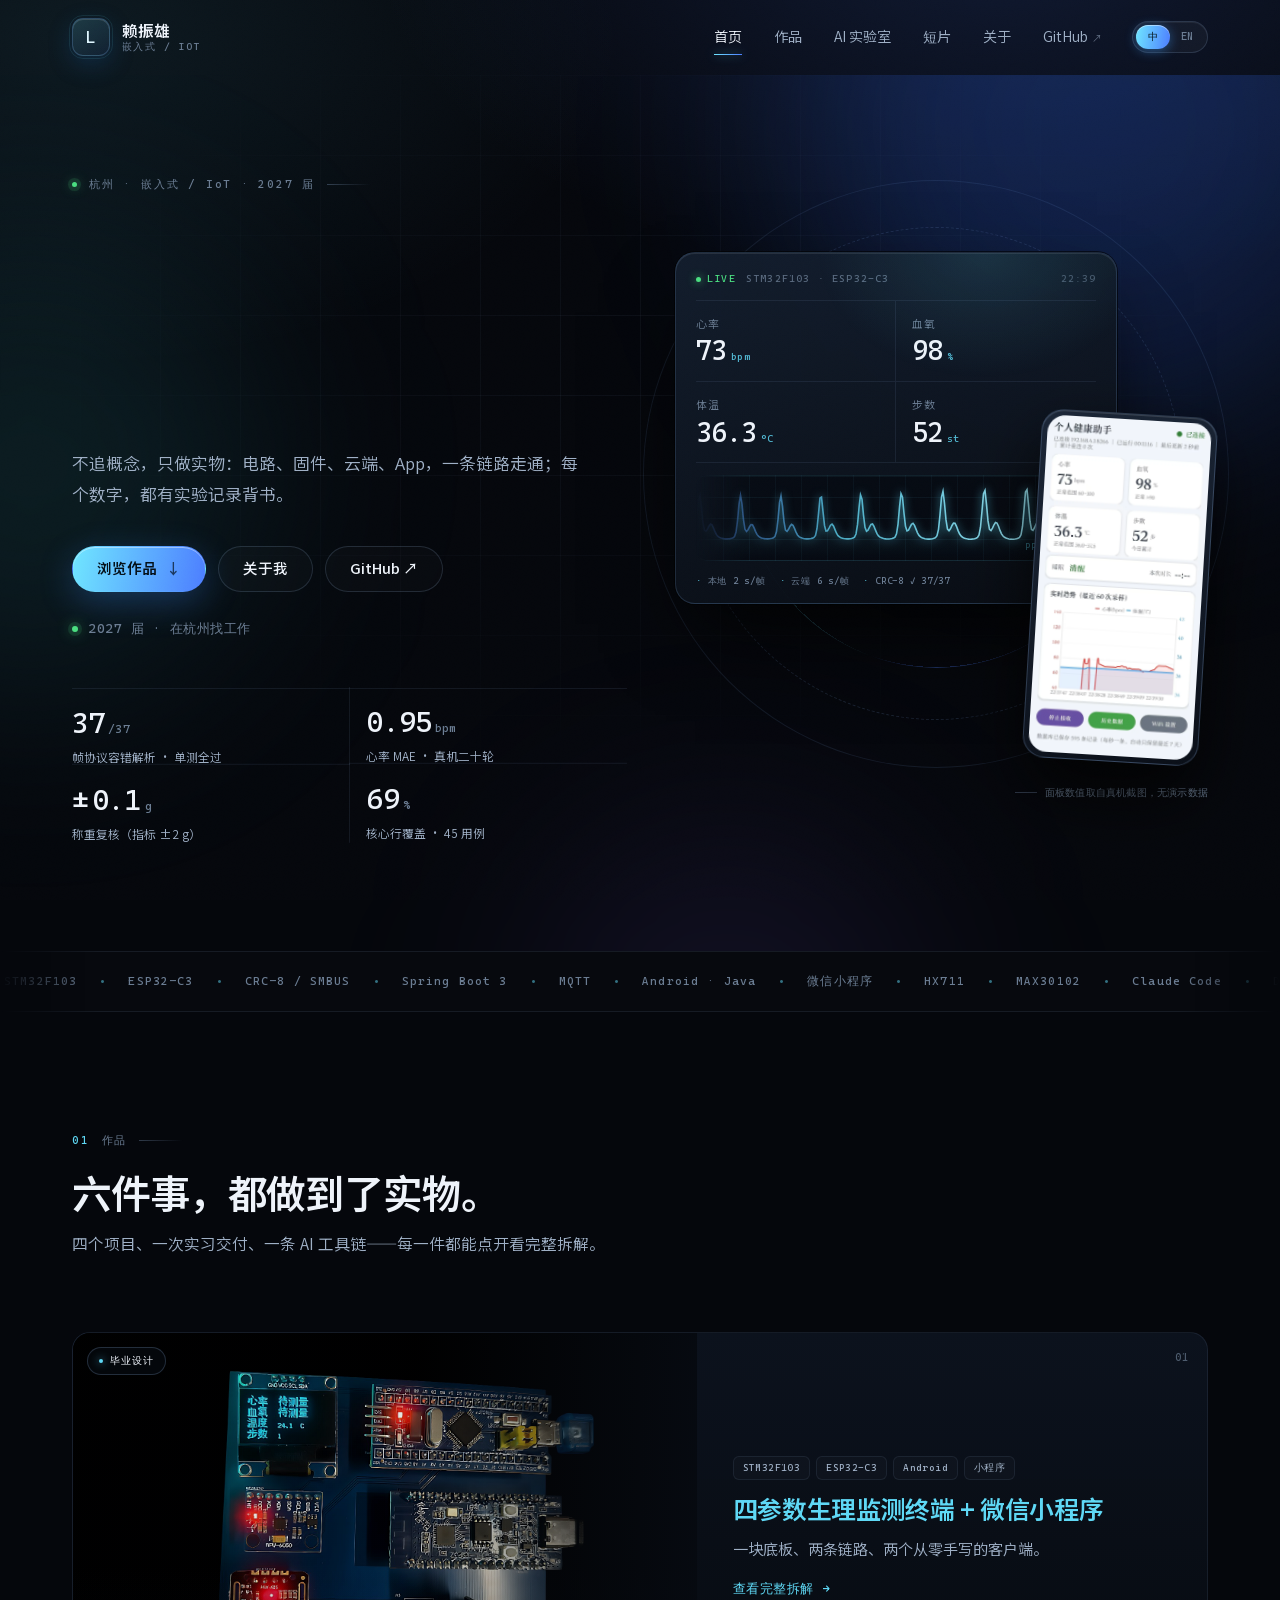
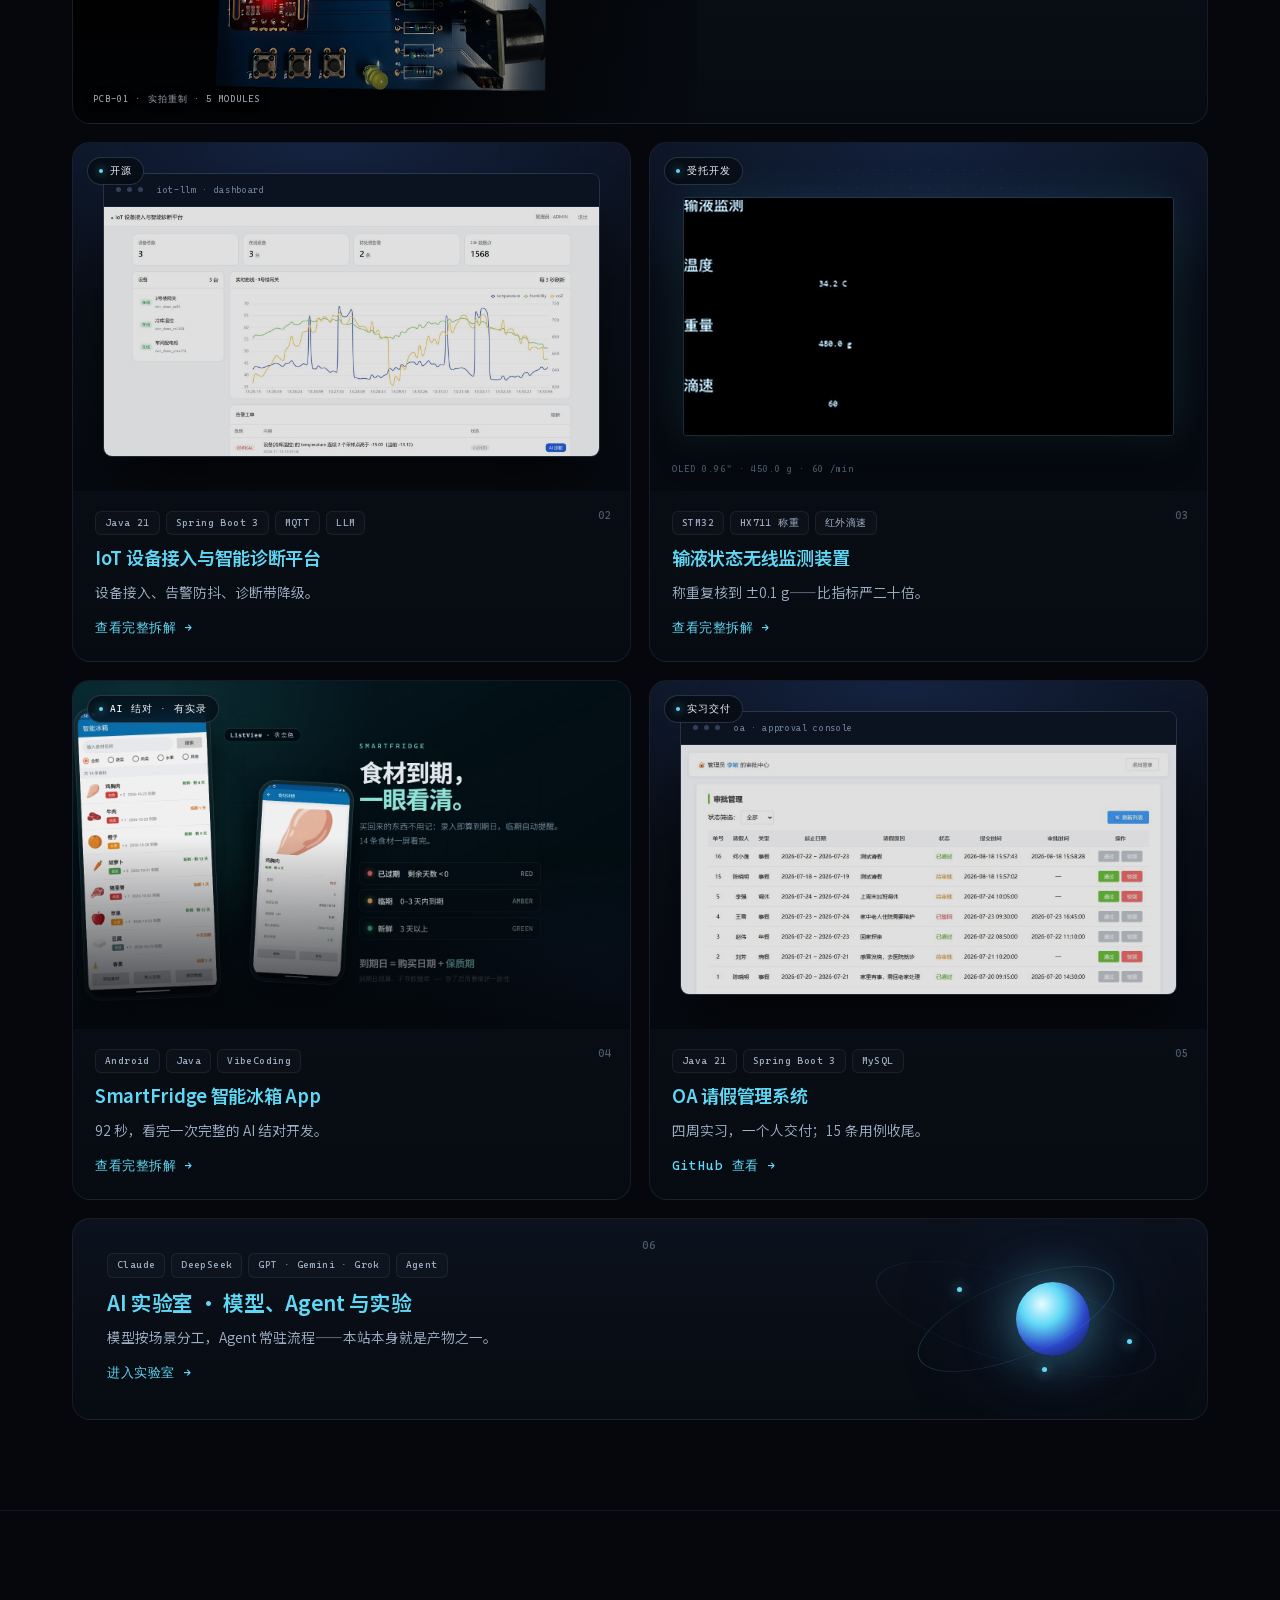
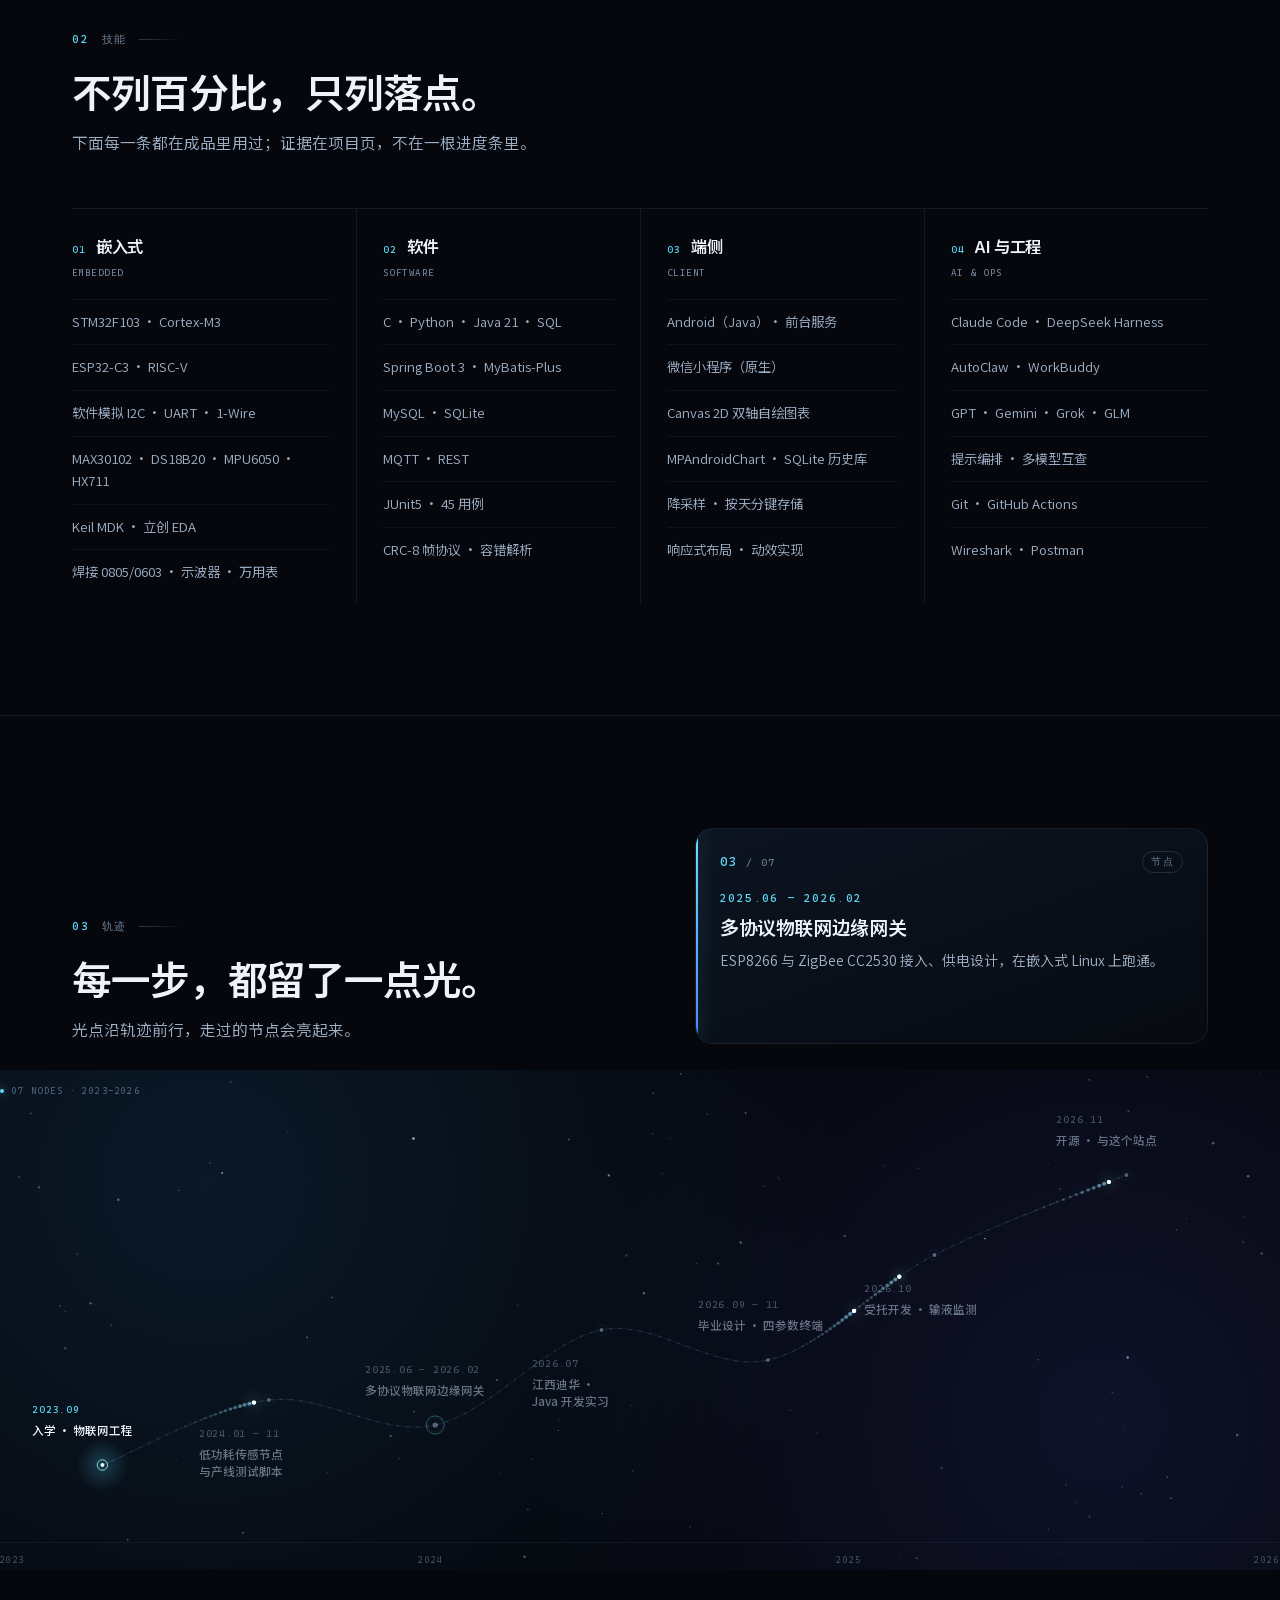
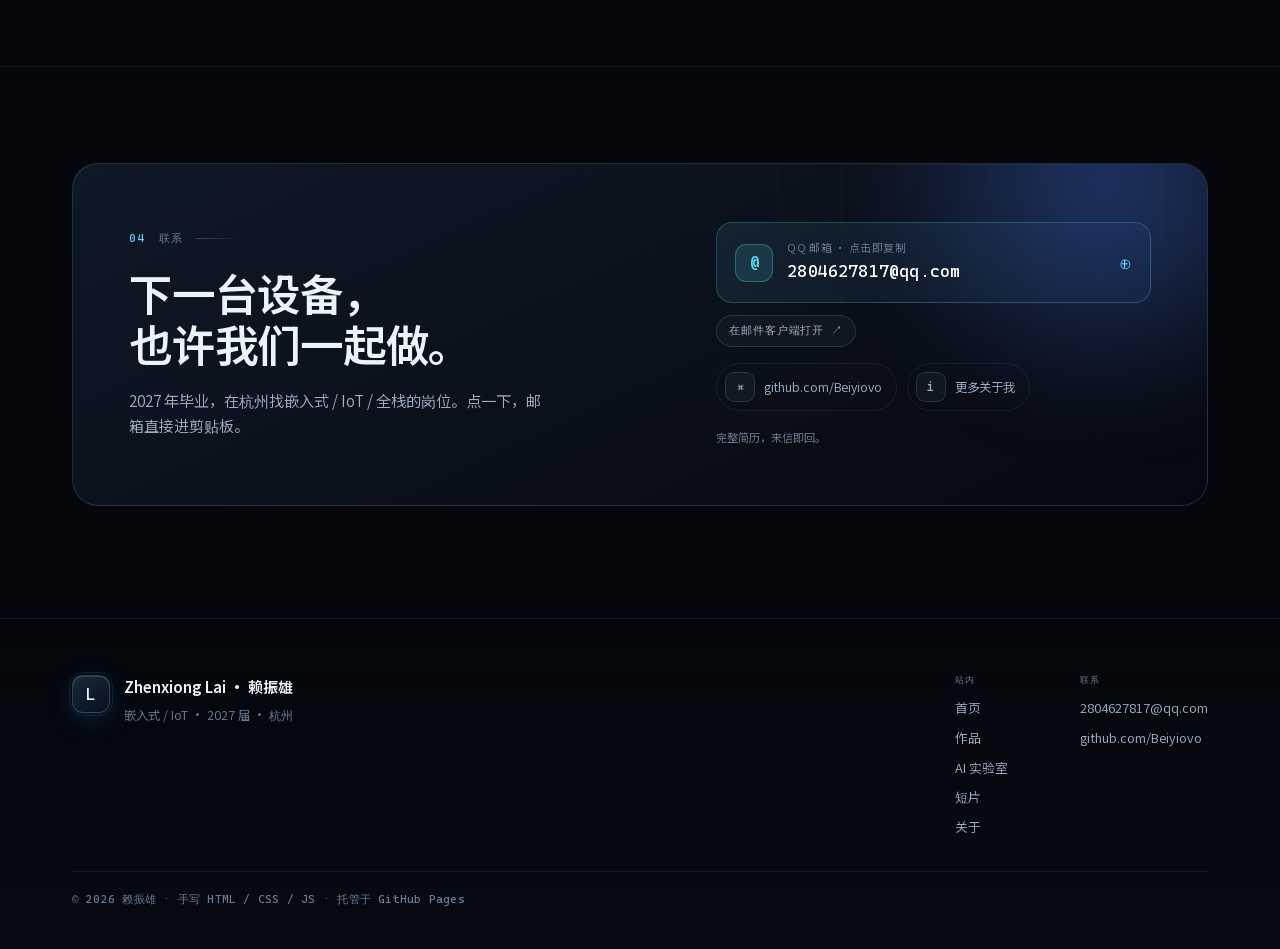
==== commit 76acf245: "短片页：加入 EP.04《加载中》30 秒二维动画短剧（裁掉角标、720×1140、2.4MB）；hero 与分区文案改为三支；v=18" ====
--- a/index.html
+++ b/index.html
@@ -17,7 +17,7 @@
 <link rel="icon" href="assets/favicon.svg" type="image/svg+xml">
 <meta name="theme-color" content="#05070c">
 <link rel="preload" as="font" type="font/woff2" href="assets/fonts/noto-sans-sc-vf.woff2" crossorigin>
-<link rel="stylesheet" href="assets/css/main.css?v=17">
+<link rel="stylesheet" href="assets/css/main.css?v=18">
 <script>document.documentElement.classList.add('js');try{var l=localStorage.getItem('site-lang');if(l){document.documentElement.dataset.lang=l;}}catch(e){}</script>
 </head>
 <body>
@@ -414,9 +414,9 @@
   </div>
 </footer>
 
-<script src="assets/vendor/gsap/gsap.min.js?v=17"></script>
-<script src="assets/vendor/gsap/ScrollTrigger.min.js?v=17"></script>
-<script src="assets/js/app.js?v=17"></script>
-<script src="assets/js/visuals.js?v=17"></script>
+<script src="assets/vendor/gsap/gsap.min.js?v=18"></script>
+<script src="assets/vendor/gsap/ScrollTrigger.min.js?v=18"></script>
+<script src="assets/js/app.js?v=18"></script>
+<script src="assets/js/visuals.js?v=18"></script>
 </body>
 </html>
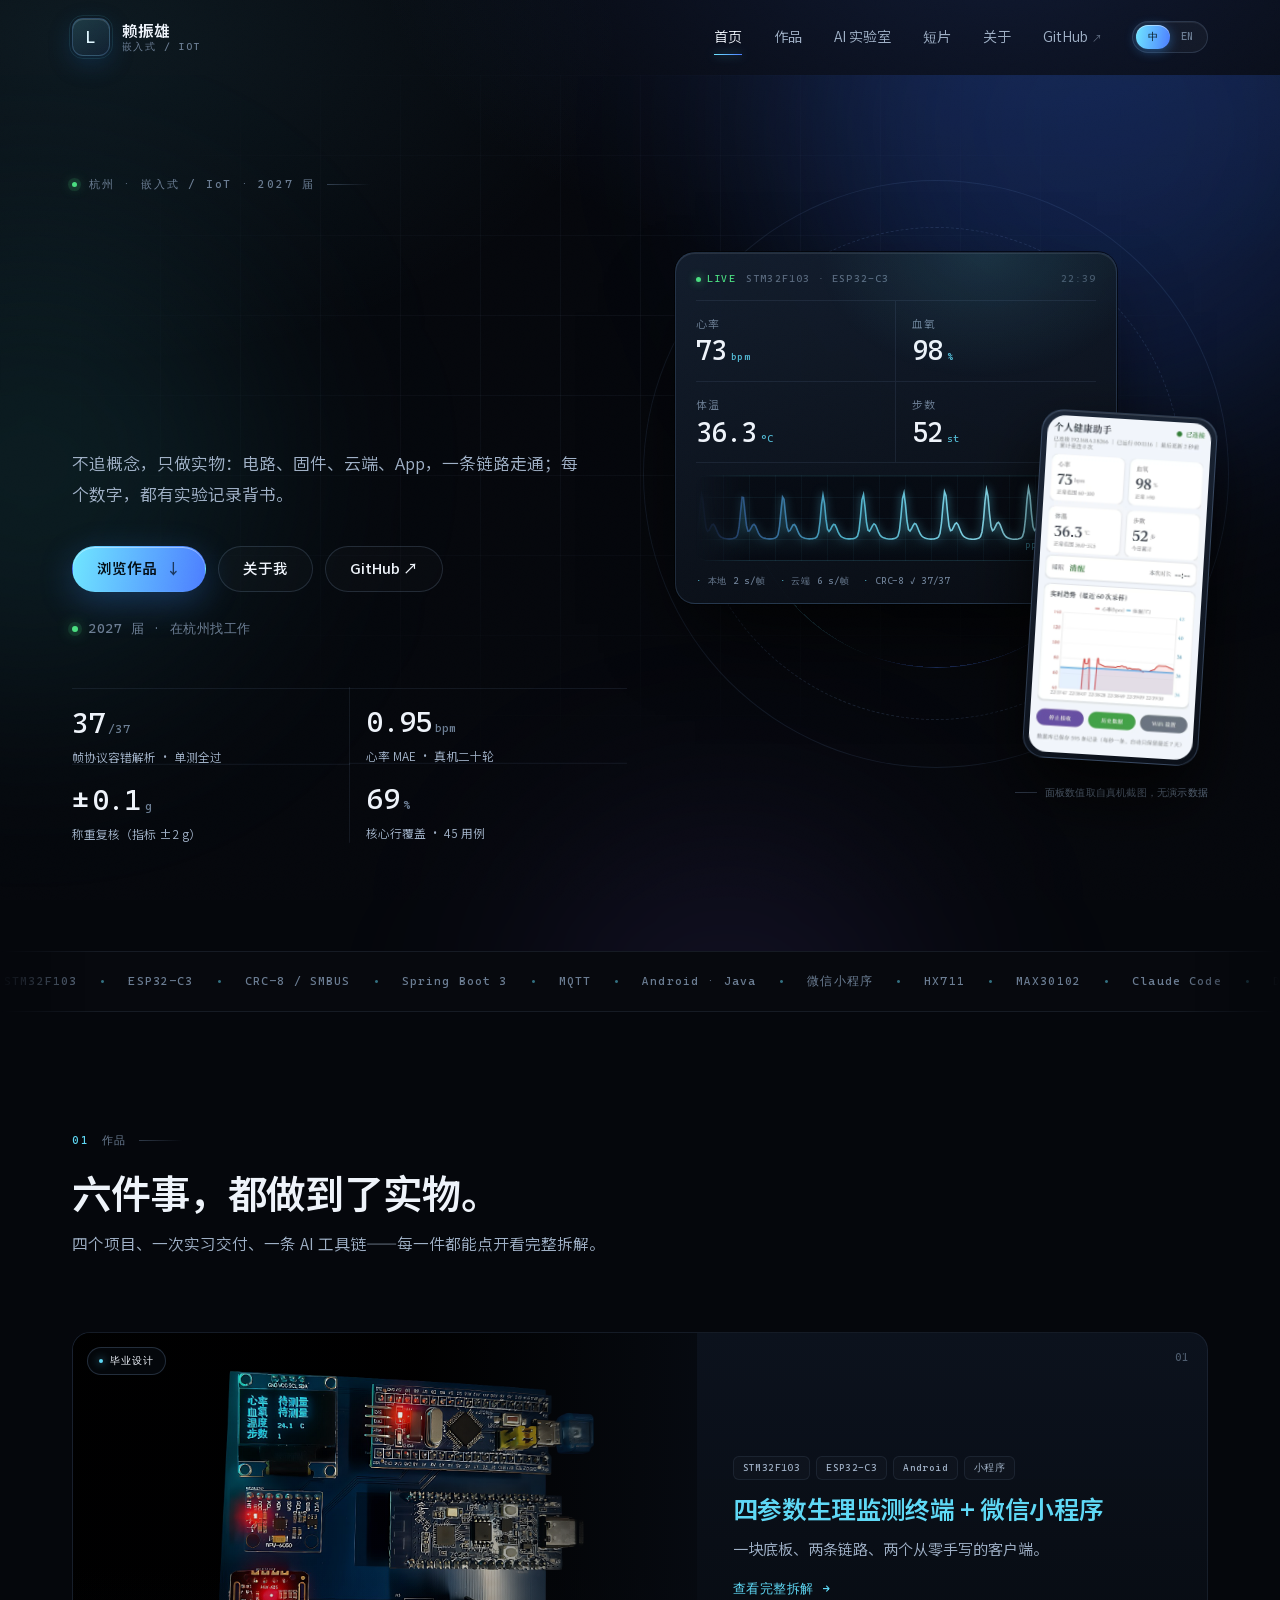
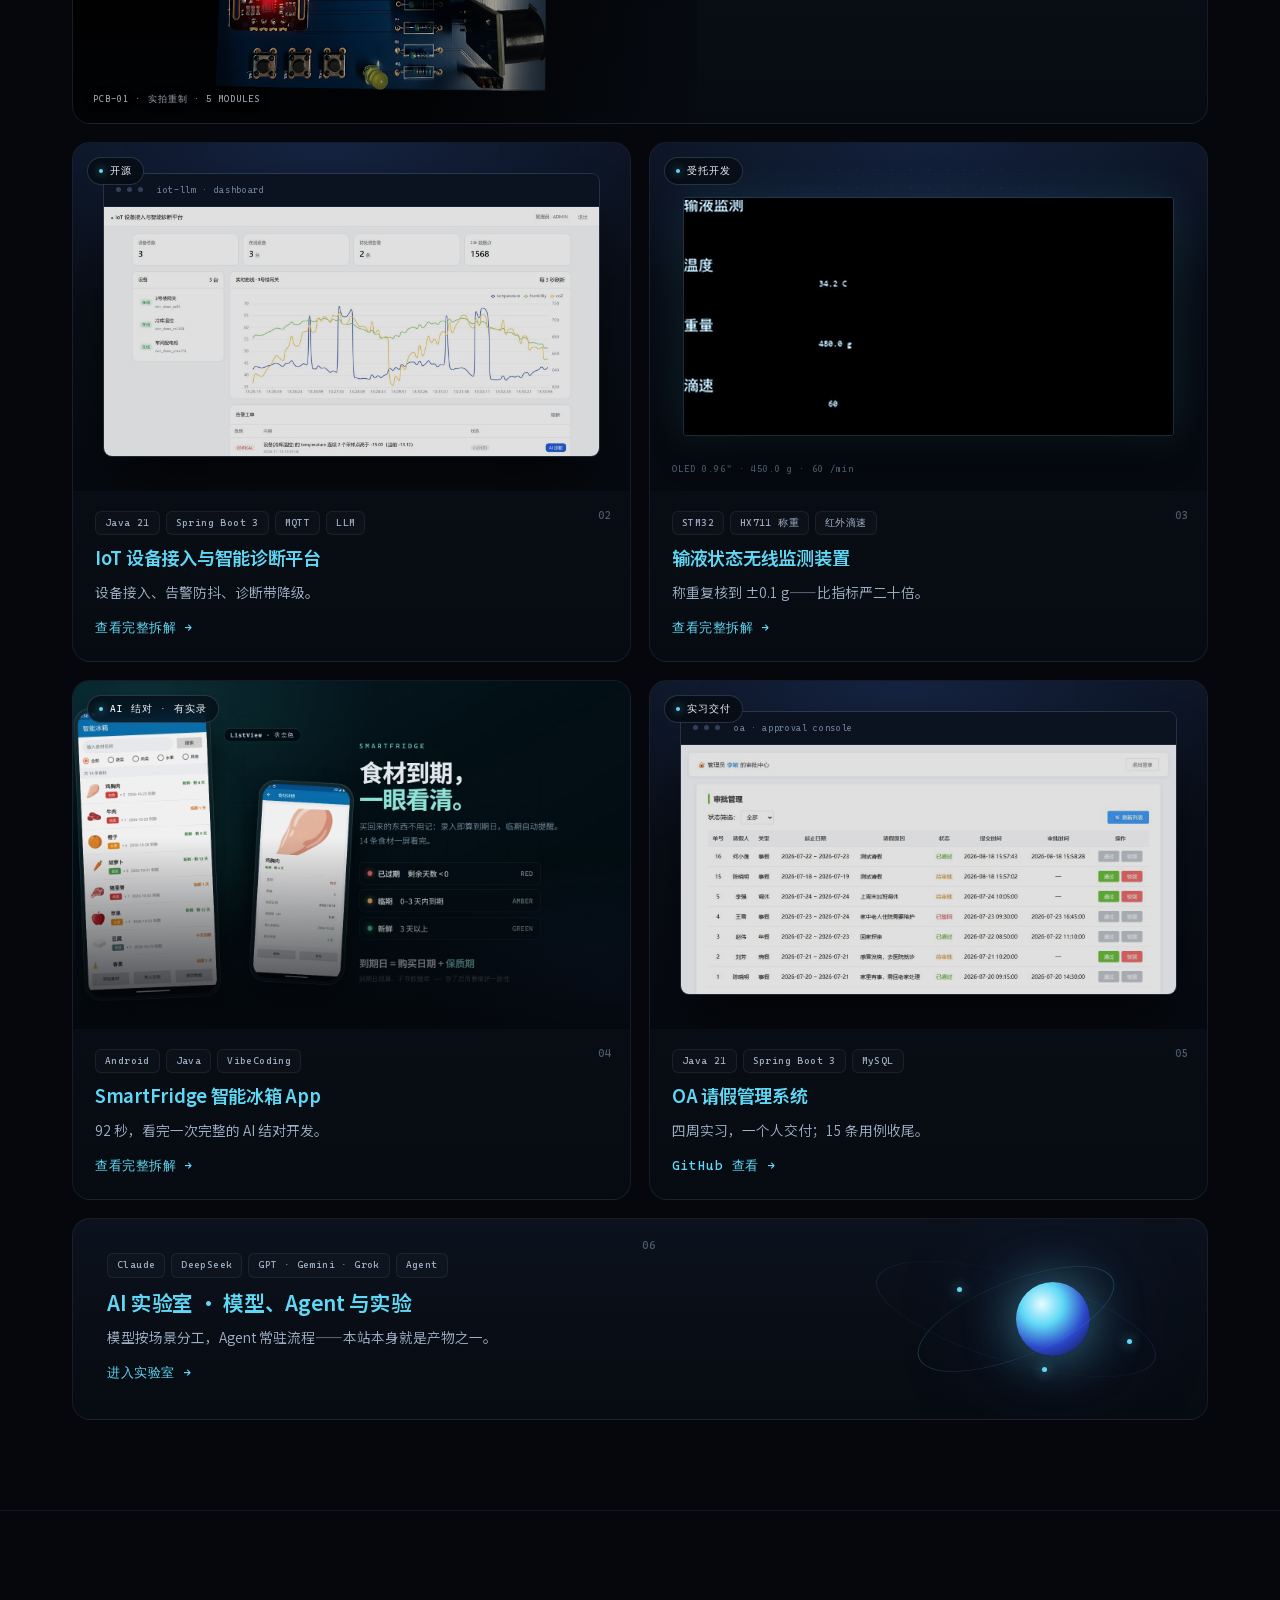
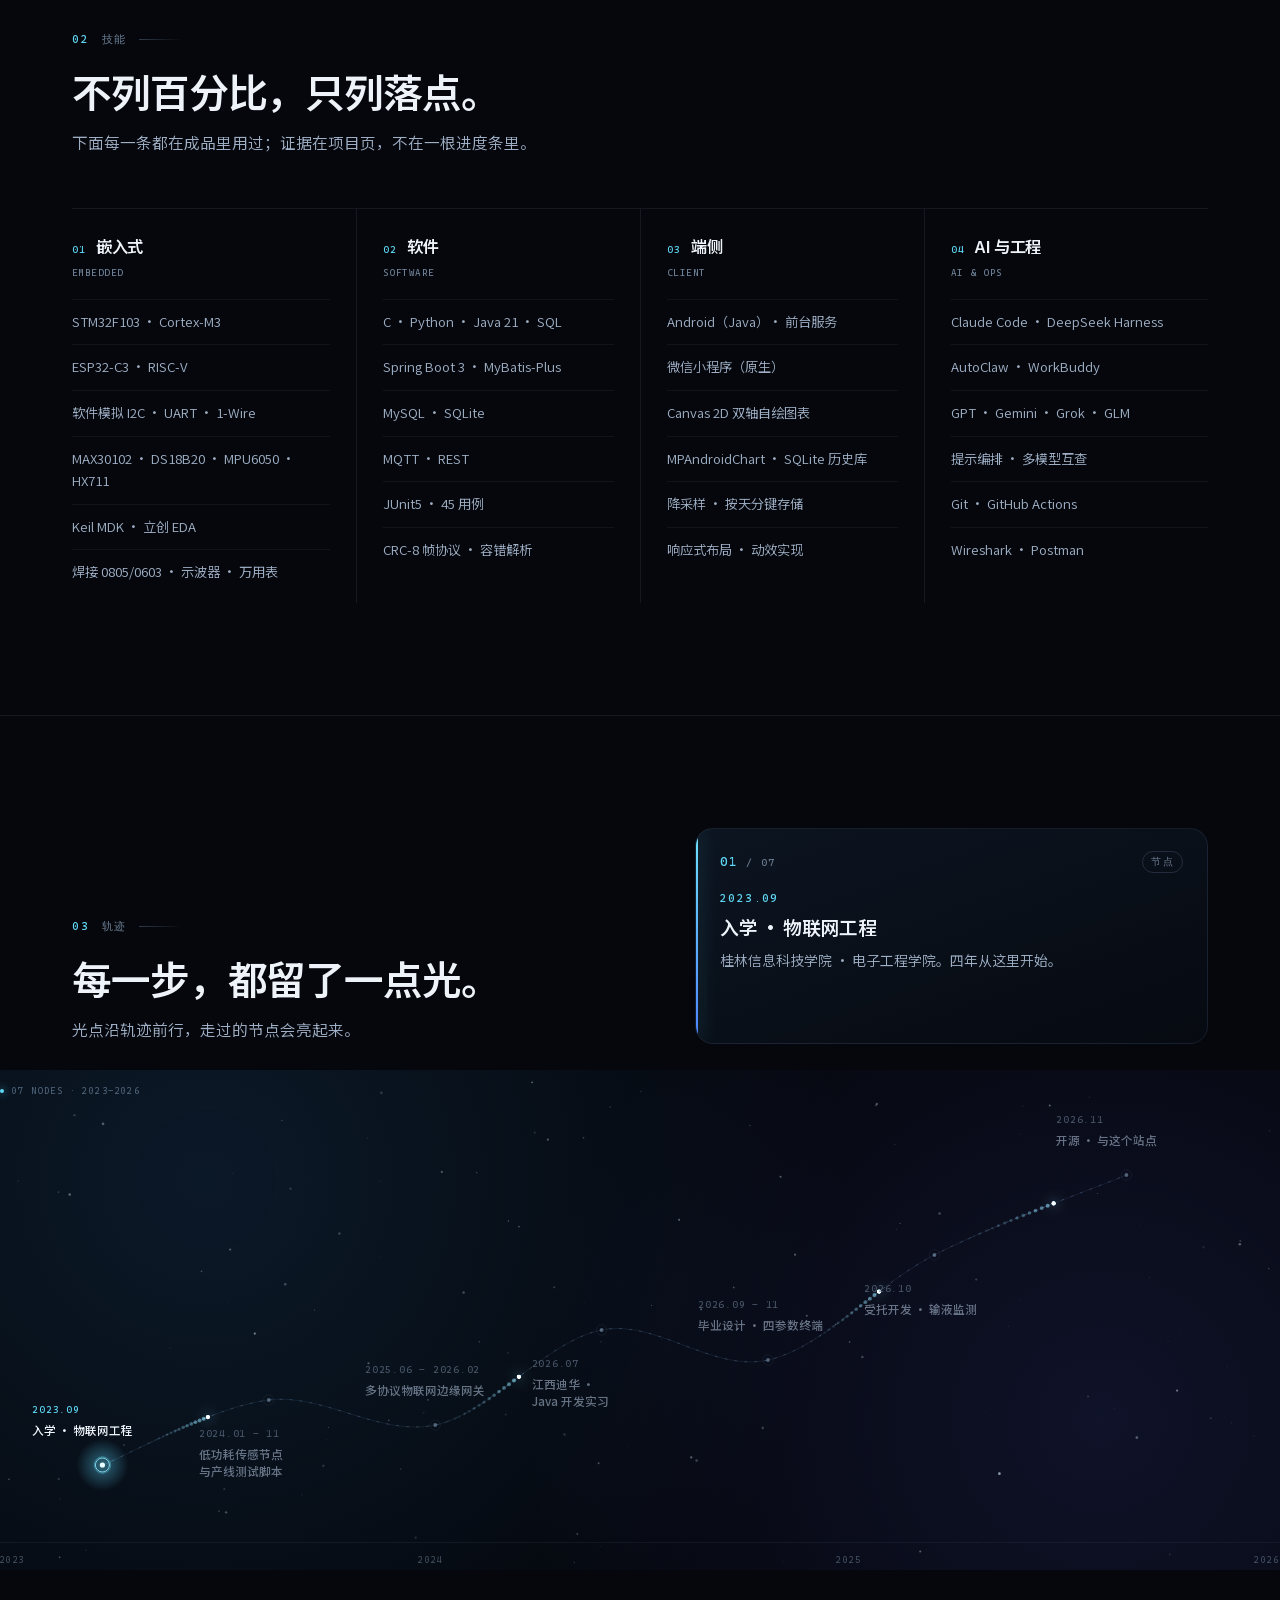
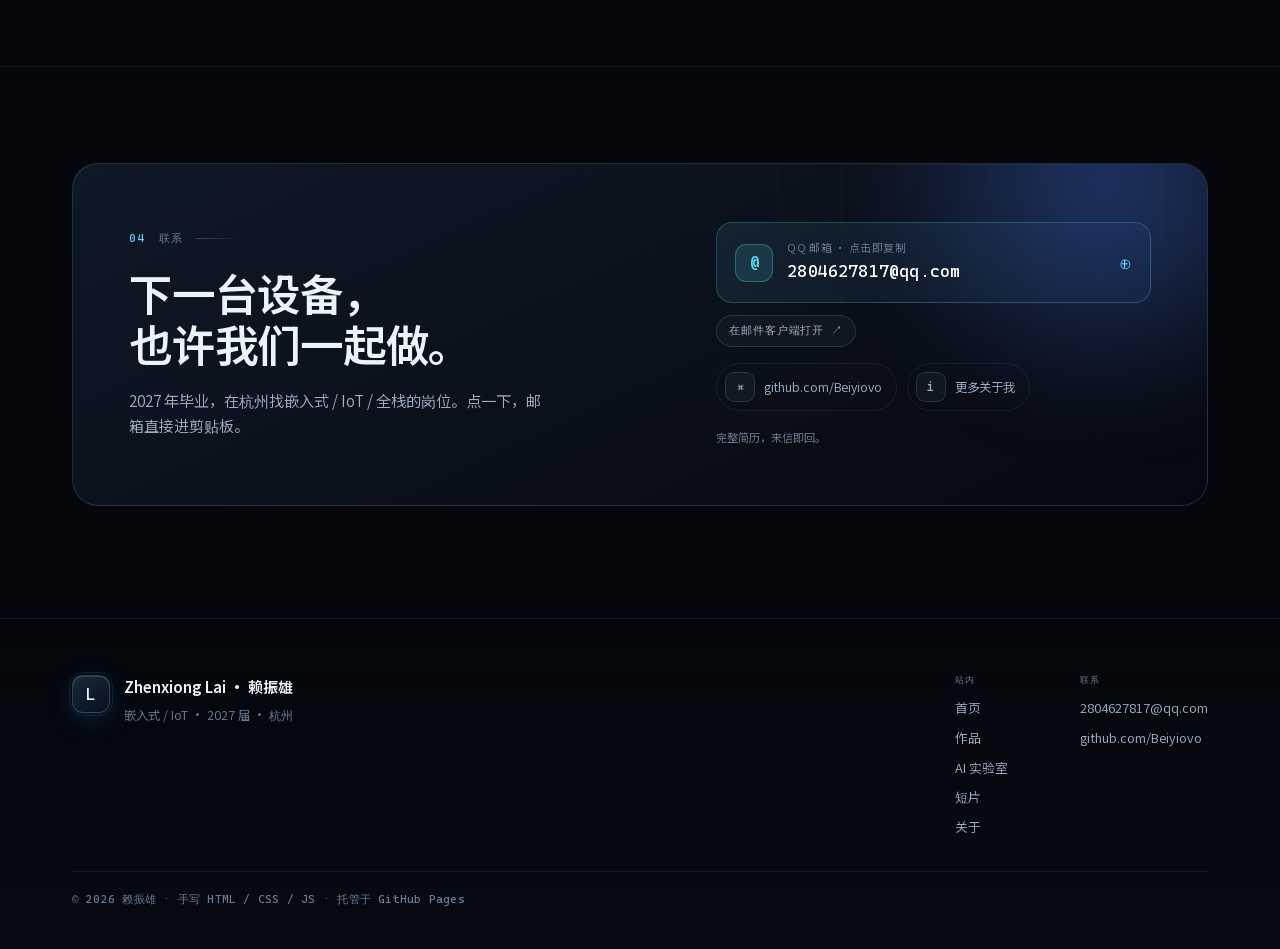
==== commit 84a73c44: "收尾：短片页 title/description/og 与「三支」对齐；修正流程里「自己录配音」与「不配音」的矛盾、分区编号 02→03；全站 v=19；README 同步" ====
--- a/index.html
+++ b/index.html
@@ -17,7 +17,7 @@
 <link rel="icon" href="assets/favicon.svg" type="image/svg+xml">
 <meta name="theme-color" content="#05070c">
 <link rel="preload" as="font" type="font/woff2" href="assets/fonts/noto-sans-sc-vf.woff2" crossorigin>
-<link rel="stylesheet" href="assets/css/main.css?v=18">
+<link rel="stylesheet" href="assets/css/main.css?v=19">
 <script>document.documentElement.classList.add('js');try{var l=localStorage.getItem('site-lang');if(l){document.documentElement.dataset.lang=l;}}catch(e){}</script>
 </head>
 <body>
@@ -414,9 +414,9 @@
   </div>
 </footer>
 
-<script src="assets/vendor/gsap/gsap.min.js?v=18"></script>
-<script src="assets/vendor/gsap/ScrollTrigger.min.js?v=18"></script>
-<script src="assets/js/app.js?v=18"></script>
-<script src="assets/js/visuals.js?v=18"></script>
+<script src="assets/vendor/gsap/gsap.min.js?v=19"></script>
+<script src="assets/vendor/gsap/ScrollTrigger.min.js?v=19"></script>
+<script src="assets/js/app.js?v=19"></script>
+<script src="assets/js/visuals.js?v=19"></script>
 </body>
 </html>
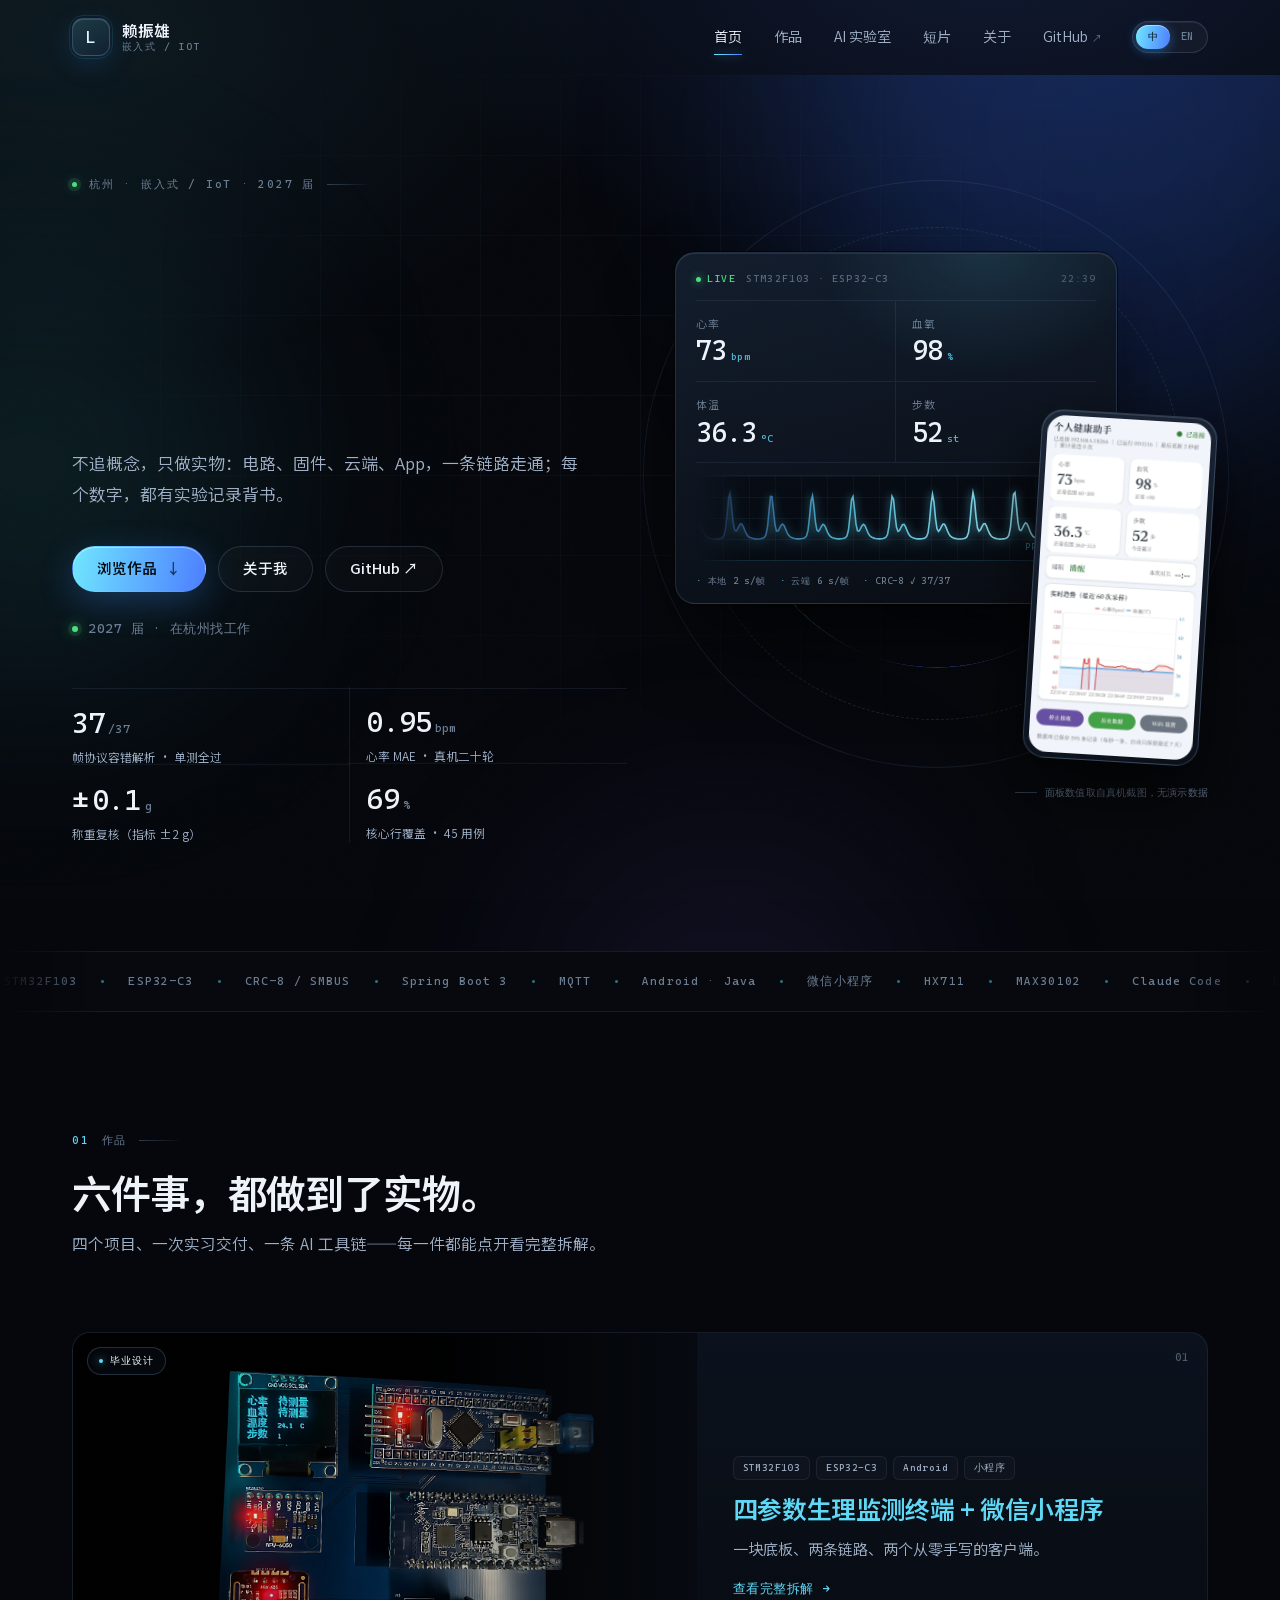
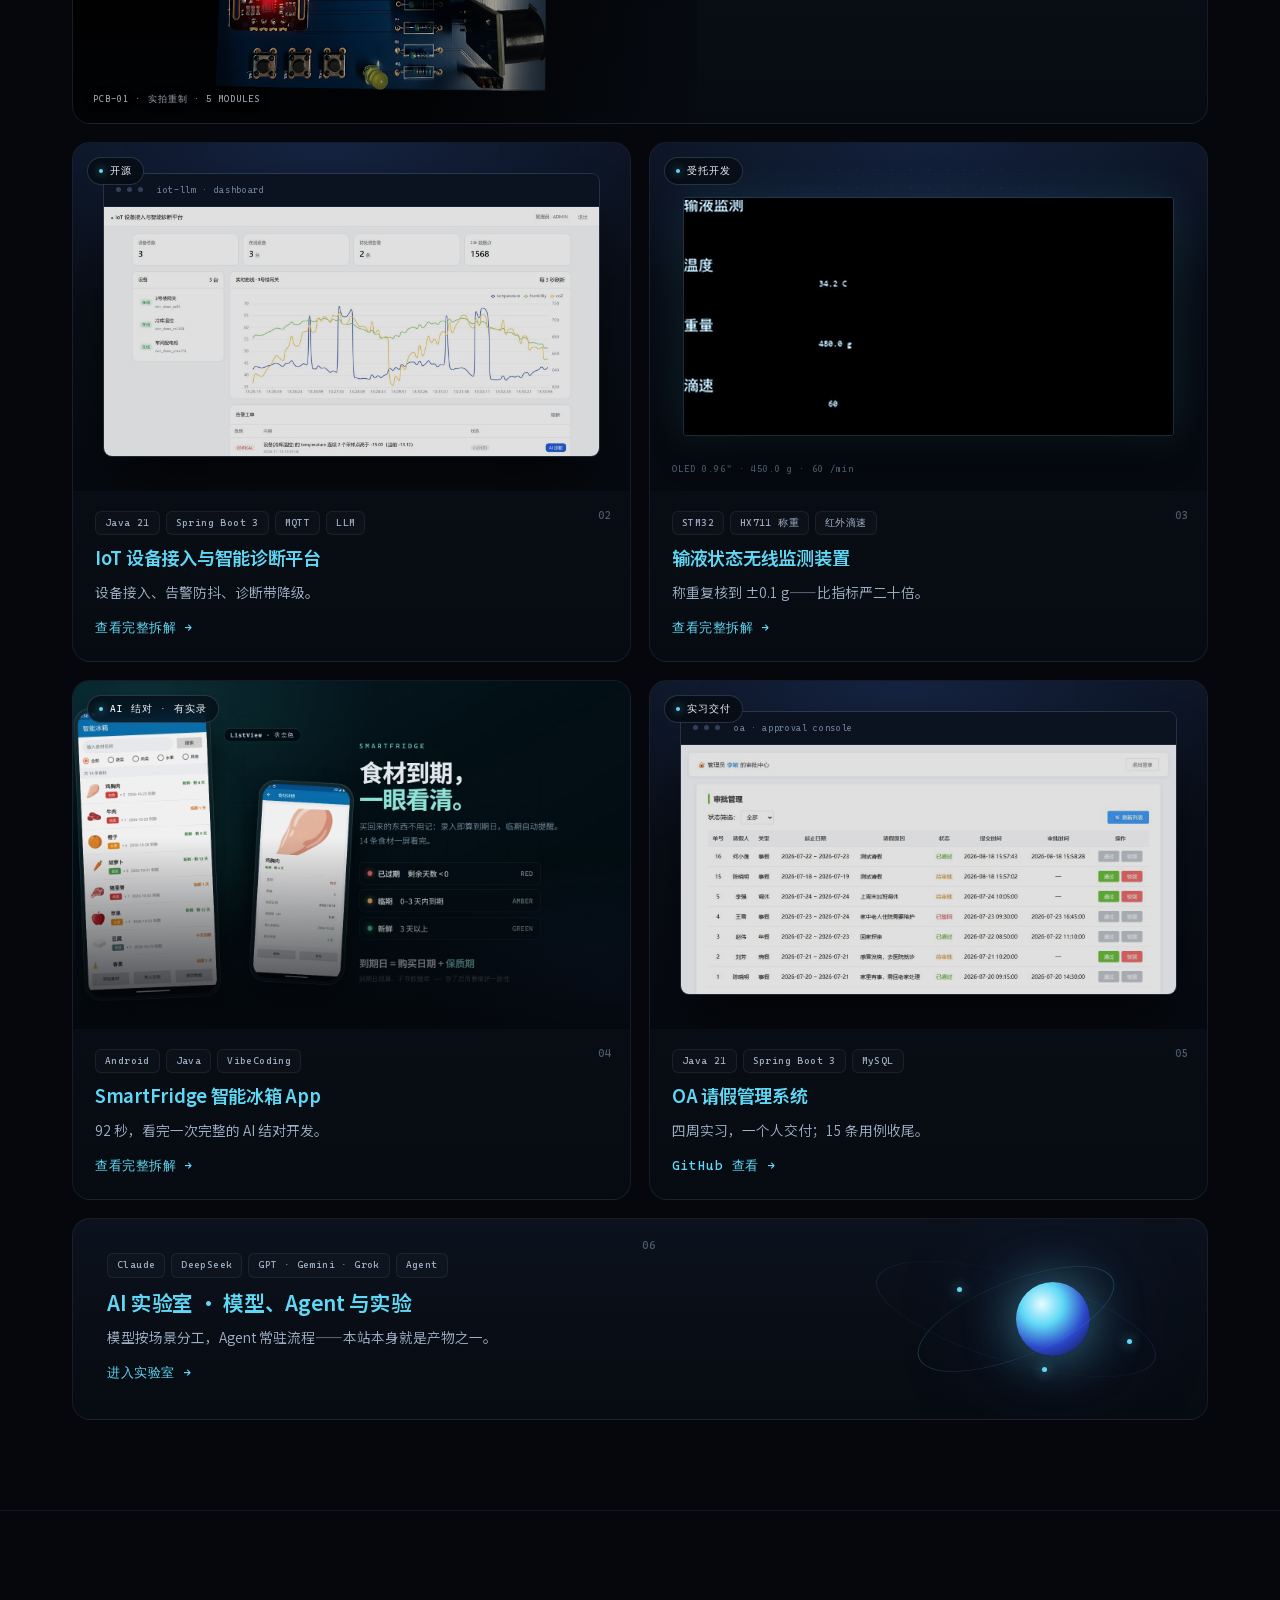
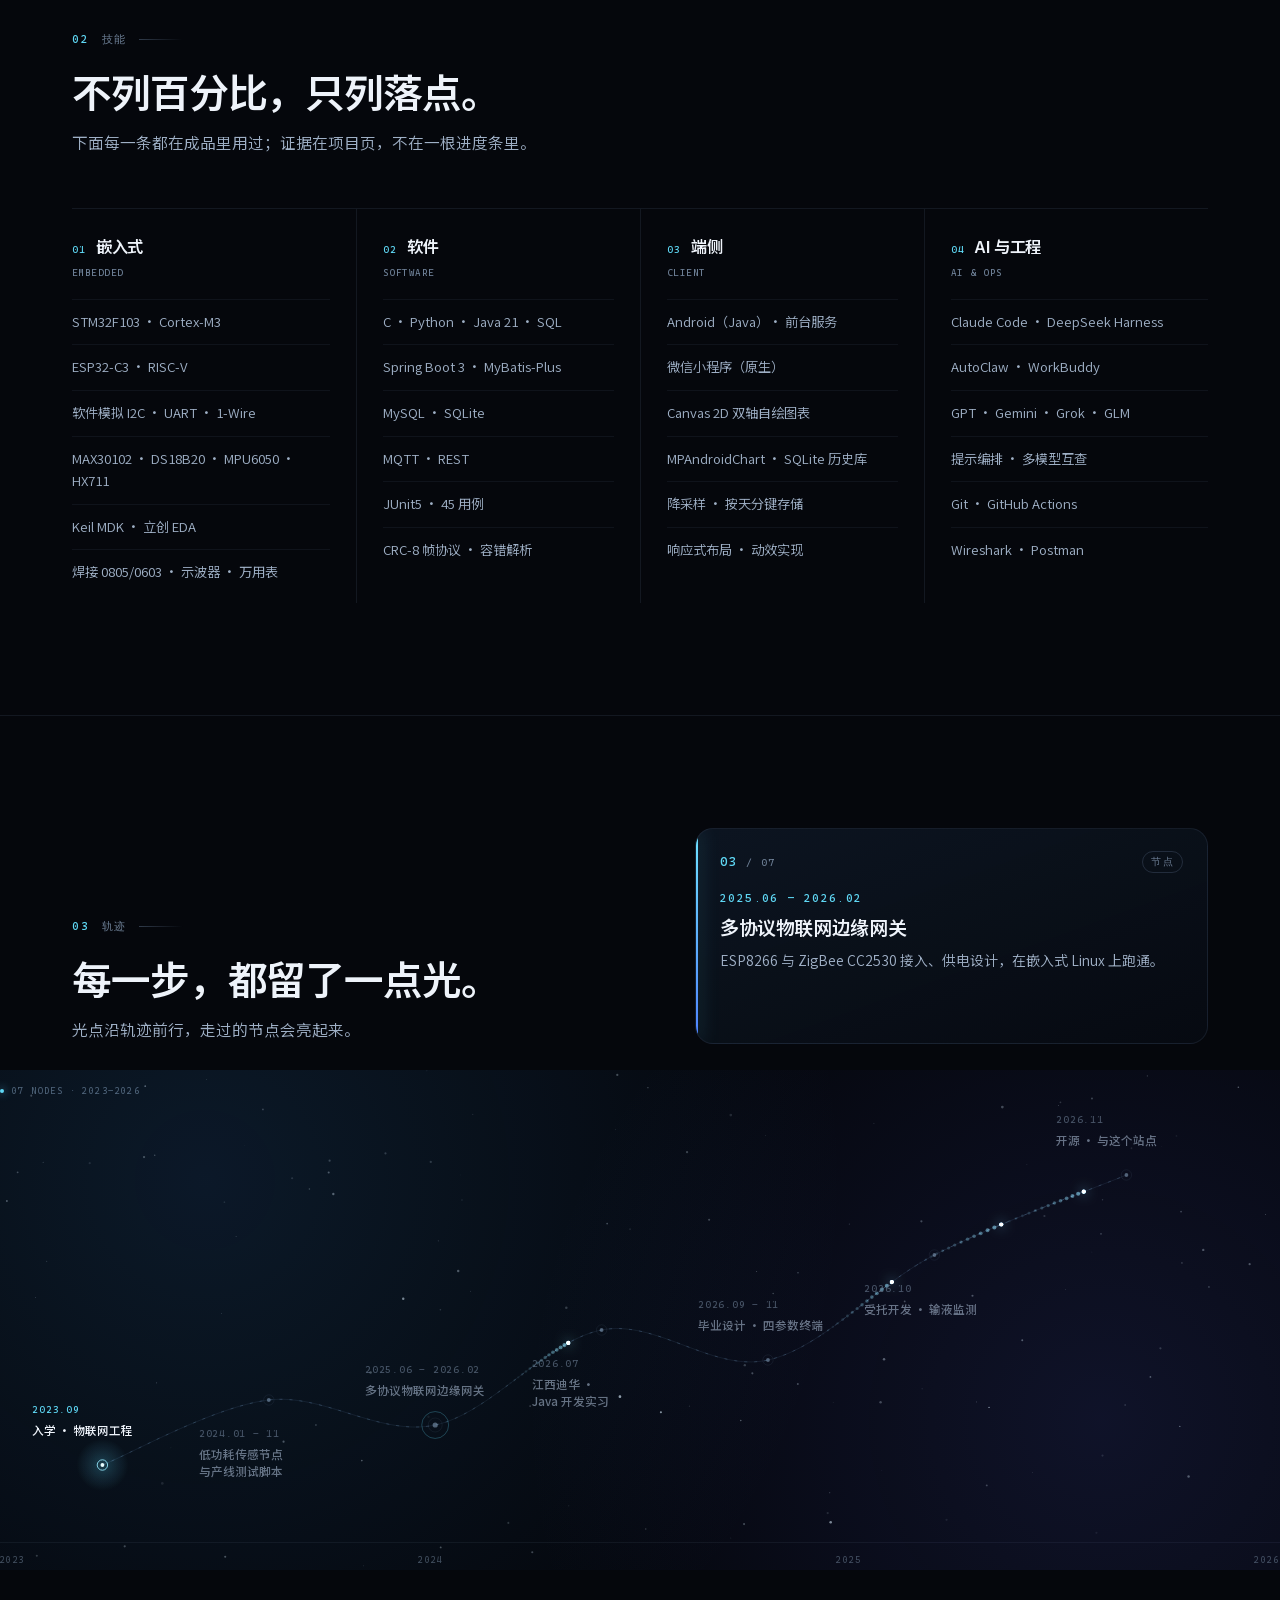
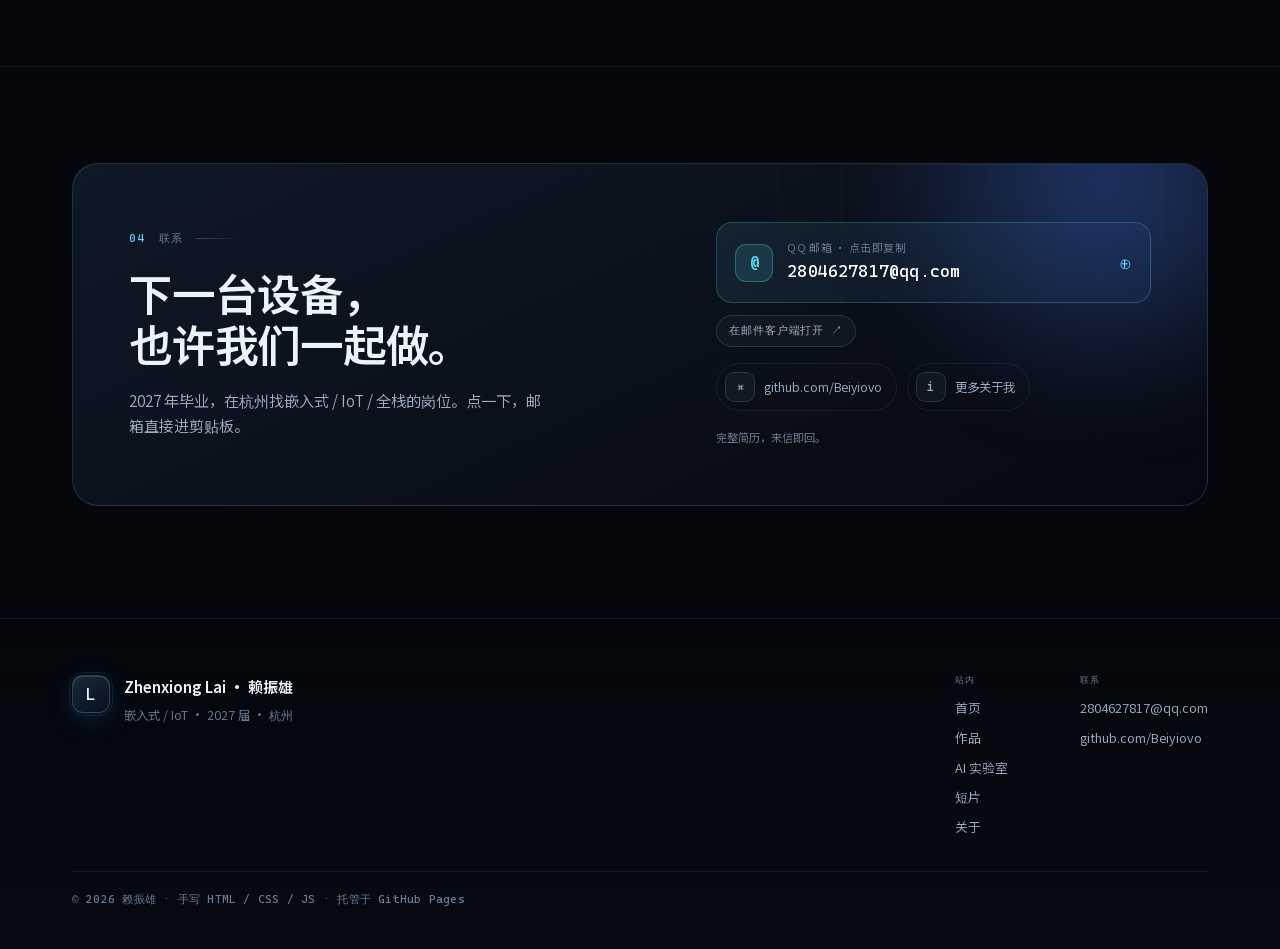
==== commit 4fd5f505: "短片四支集齐：EP.03《第三十七封》上线（裁角标 720x1080 / 2.58MB / 横版封面）；全站文案改「四支」、v=20；迭代日志补 R6.4" ====
--- a/index.html
+++ b/index.html
@@ -17,7 +17,7 @@
 <link rel="icon" href="assets/favicon.svg" type="image/svg+xml">
 <meta name="theme-color" content="#05070c">
 <link rel="preload" as="font" type="font/woff2" href="assets/fonts/noto-sans-sc-vf.woff2" crossorigin>
-<link rel="stylesheet" href="assets/css/main.css?v=19">
+<link rel="stylesheet" href="assets/css/main.css?v=20">
 <script>document.documentElement.classList.add('js');try{var l=localStorage.getItem('site-lang');if(l){document.documentElement.dataset.lang=l;}}catch(e){}</script>
 </head>
 <body>
@@ -414,9 +414,9 @@
   </div>
 </footer>
 
-<script src="assets/vendor/gsap/gsap.min.js?v=19"></script>
-<script src="assets/vendor/gsap/ScrollTrigger.min.js?v=19"></script>
-<script src="assets/js/app.js?v=19"></script>
-<script src="assets/js/visuals.js?v=19"></script>
+<script src="assets/vendor/gsap/gsap.min.js?v=20"></script>
+<script src="assets/vendor/gsap/ScrollTrigger.min.js?v=20"></script>
+<script src="assets/js/app.js?v=20"></script>
+<script src="assets/js/visuals.js?v=20"></script>
 </body>
 </html>
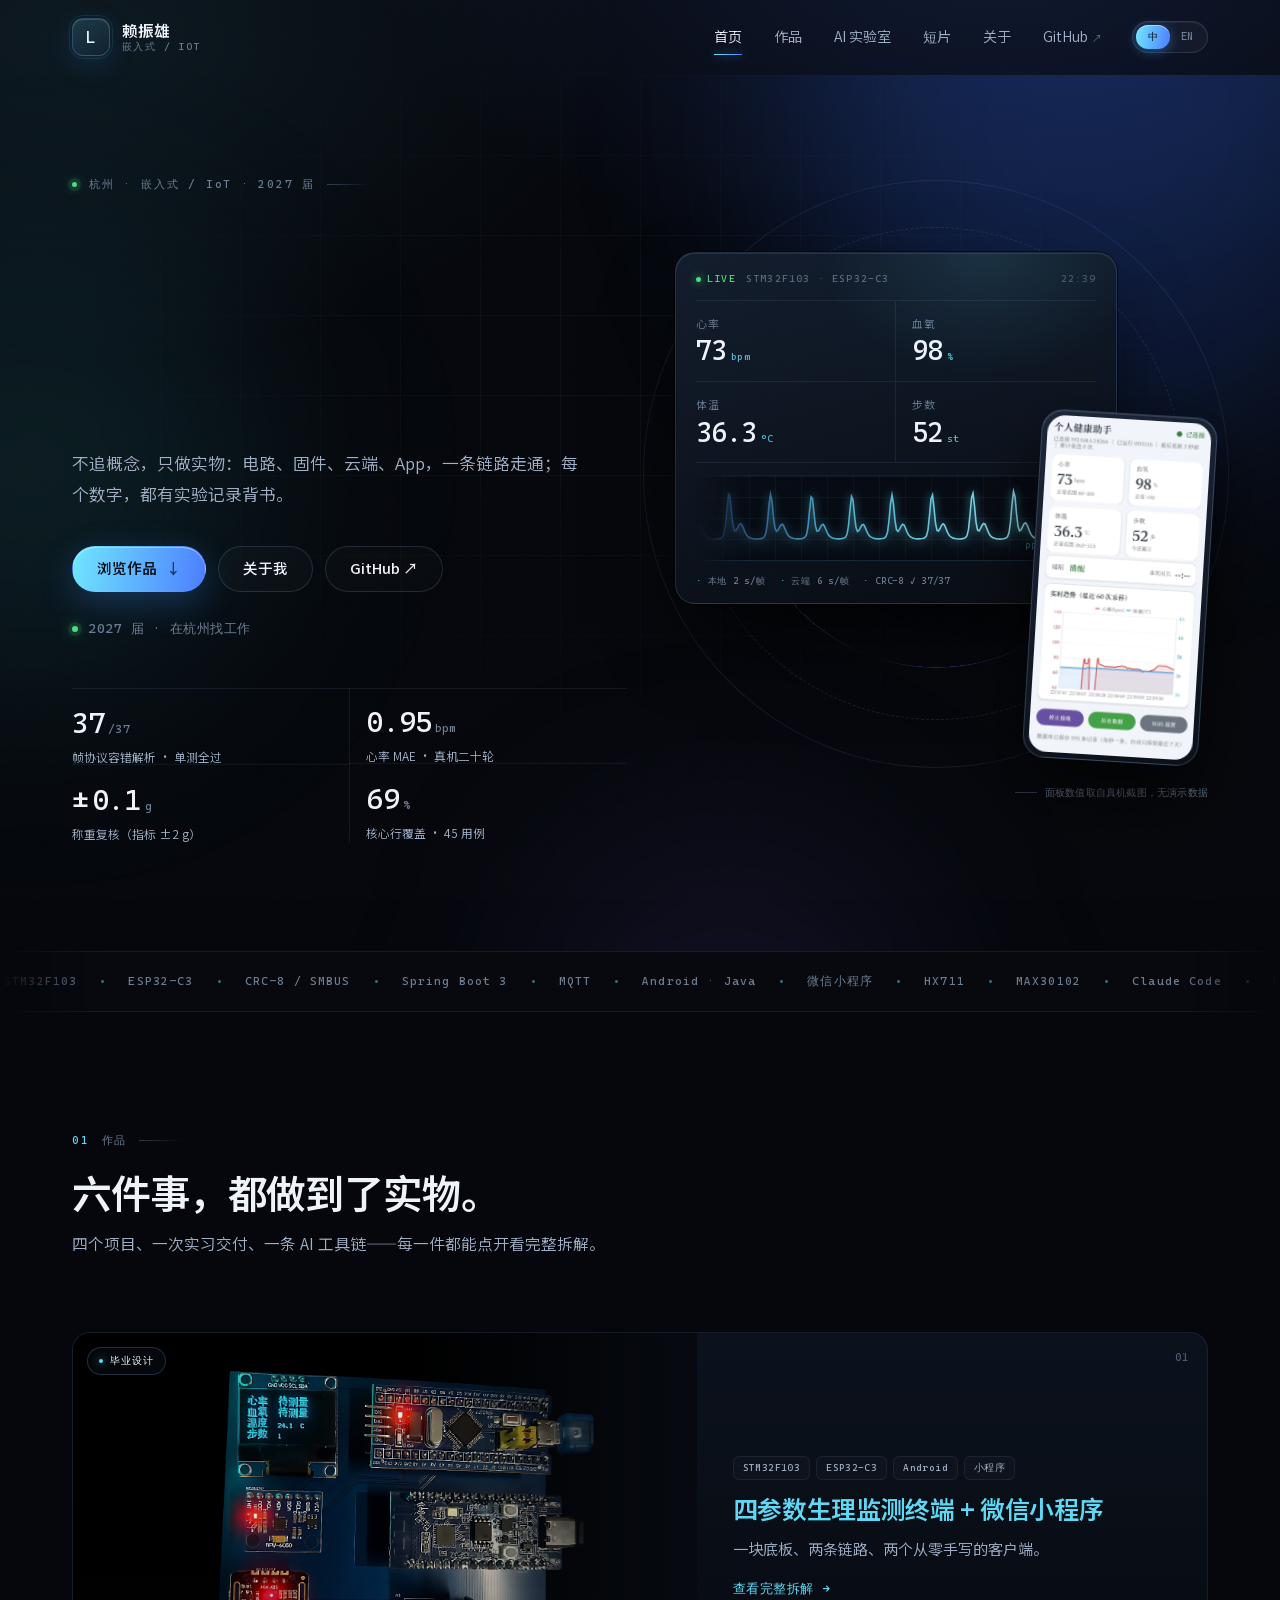
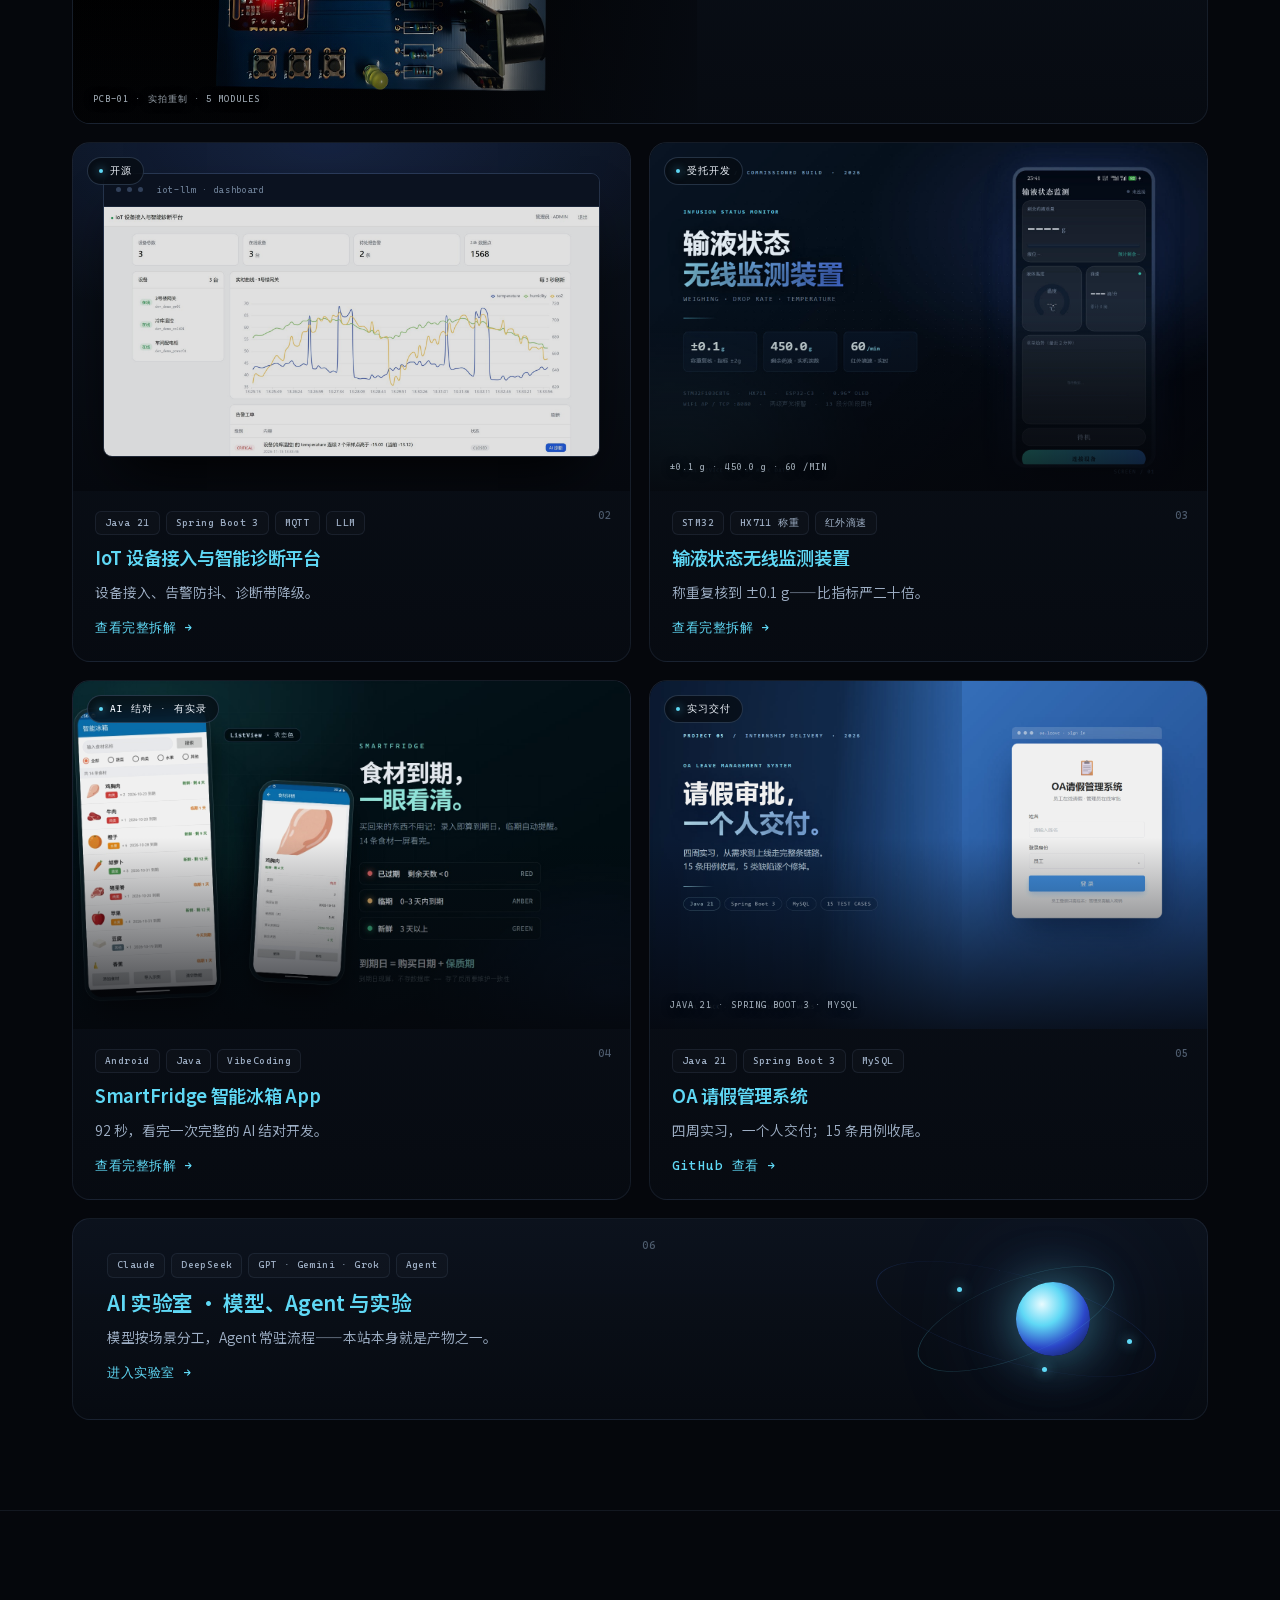
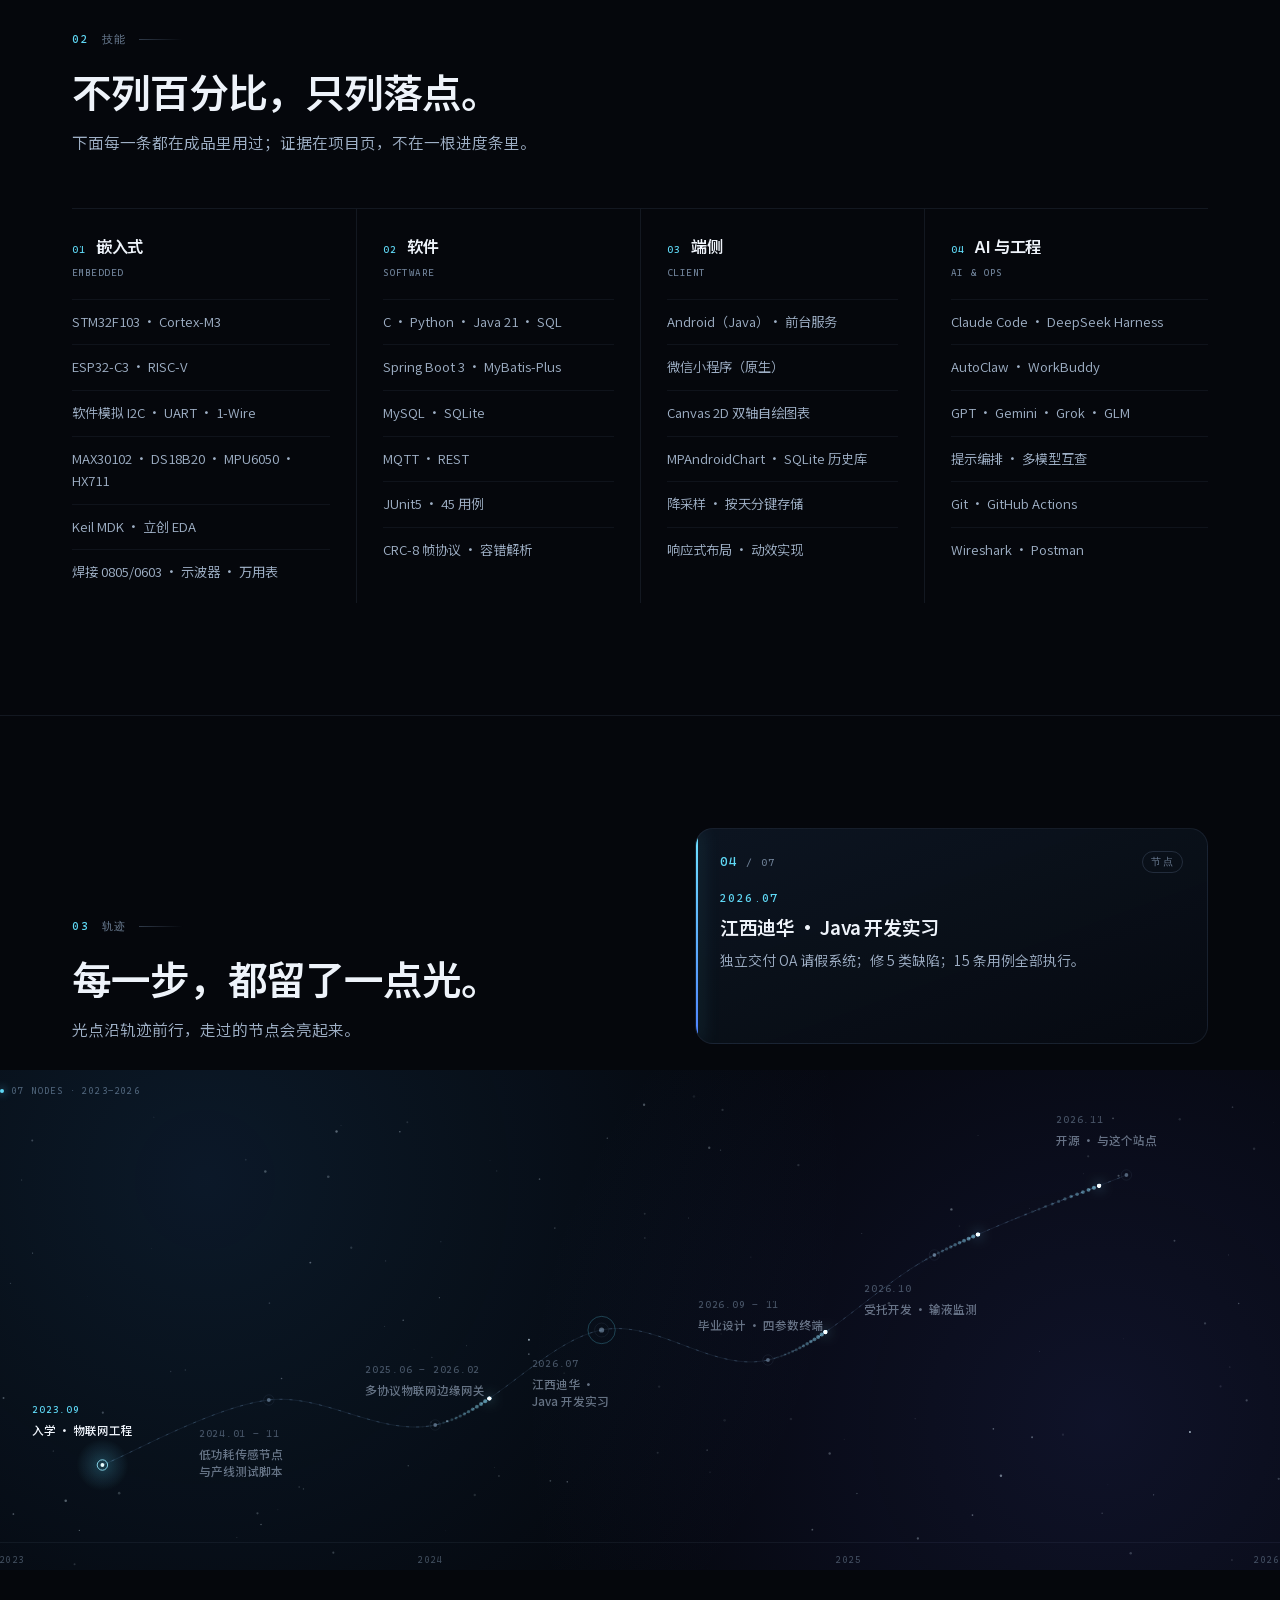
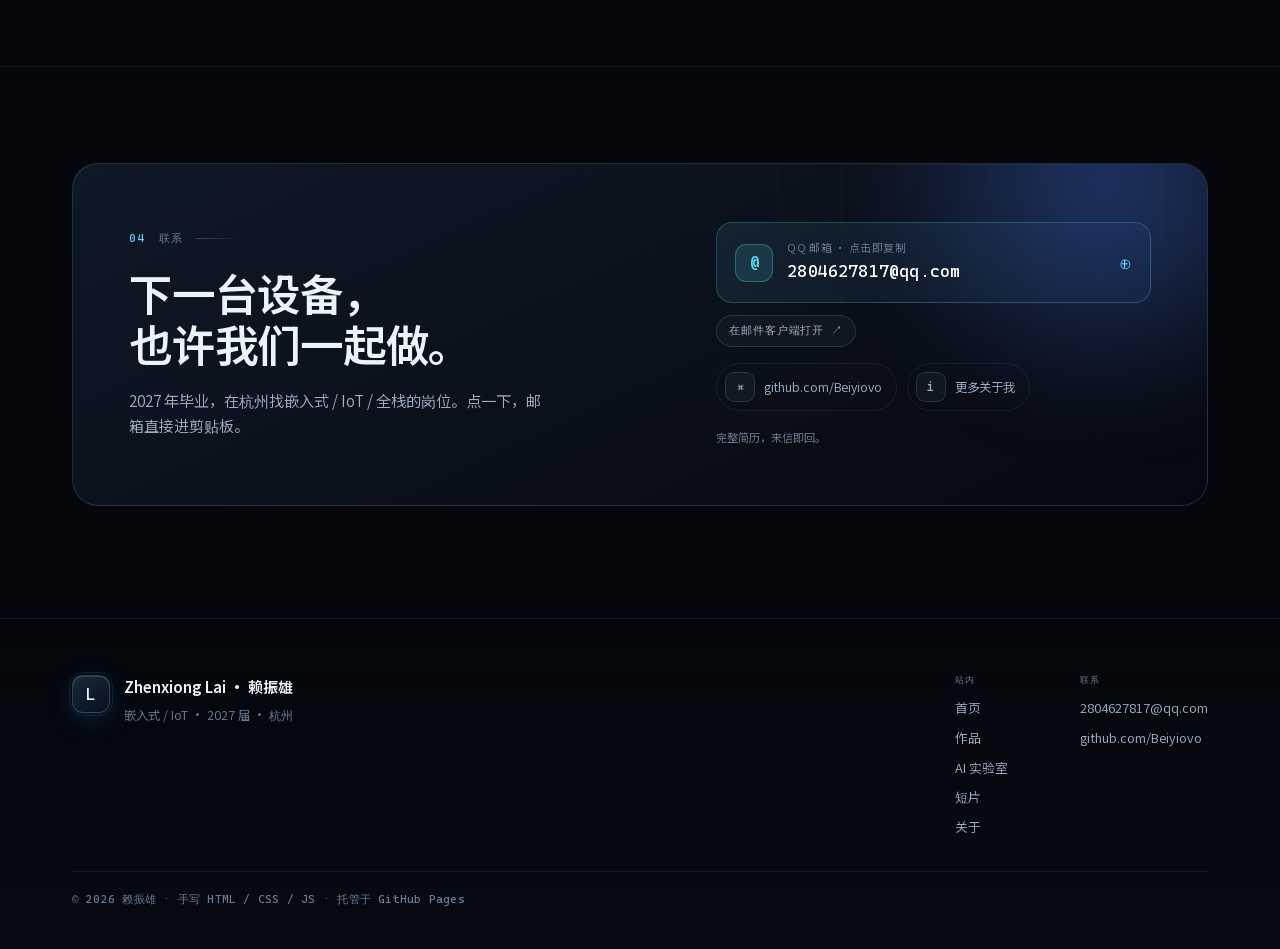
==== commit 23189930: "封面升级 + 短片页改版：OA/输液/EP.01 三张合成封面；主推位换 EP.01；h1 去 AI 味；删未拍本子改六步制作全流程 + 四条边界原则；全站 v=21" ====
--- a/index.html
+++ b/index.html
@@ -17,7 +17,7 @@
 <link rel="icon" href="assets/favicon.svg" type="image/svg+xml">
 <meta name="theme-color" content="#05070c">
 <link rel="preload" as="font" type="font/woff2" href="assets/fonts/noto-sans-sc-vf.woff2" crossorigin>
-<link rel="stylesheet" href="assets/css/main.css?v=20">
+<link rel="stylesheet" href="assets/css/main.css?v=21">
 <script>document.documentElement.classList.add('js');try{var l=localStorage.getItem('site-lang');if(l){document.documentElement.dataset.lang=l;}}catch(e){}</script>
 </head>
 <body>
@@ -175,9 +175,9 @@
         </a>
 
         <a class="pcard reveal" href="projects/infusion-monitor.html">
-          <div class="pcard-media plate screen">
-            <img class="pcard-cover" src="assets/media/p2-screen.jpg" alt="输液监测装置 OLED 界面特写" loading="lazy">
-            <span class="plate-cap">OLED 0.96″ · 450.0 g · 60 /min</span>
+          <div class="pcard-media photo">
+            <img class="pcard-cover" src="assets/media/p2-cover.jpg" alt="输液状态无线监测装置 · 真机 App 界面与实测指标" loading="lazy">
+            <span class="plate-cap on-photo">±0.1 g · 450.0 g · 60 /MIN</span>
             <span class="pc-badge"><i></i><span data-i18n data-en="Commissioned">受托开发</span></span>
           </div>
           <div class="pcard-body">
@@ -204,11 +204,9 @@
         </a>
 
         <a class="pcard reveal" href="https://github.com/Beiyiovo/leave-management" target="_blank" rel="noopener">
-          <div class="pcard-media frame">
-            <div class="browser">
-              <div class="browser-bar"><i></i><i></i><i></i><span>oa · approval console</span></div>
-              <img class="pcard-cover" src="assets/media/oa-admin.jpg" alt="OA 请假管理系统 · 管理员审批列表" loading="lazy">
-            </div>
+          <div class="pcard-media photo">
+            <img class="pcard-cover" src="assets/media/oa-cover.jpg" alt="OA 请假管理系统 · 登录页与项目概览" loading="lazy">
+            <span class="plate-cap on-photo">JAVA 21 · SPRING BOOT 3 · MYSQL</span>
             <span class="pc-badge"><i></i><span data-i18n data-en="Internship">实习交付</span></span>
           </div>
           <div class="pcard-body">
@@ -414,9 +412,9 @@
   </div>
 </footer>
 
-<script src="assets/vendor/gsap/gsap.min.js?v=20"></script>
-<script src="assets/vendor/gsap/ScrollTrigger.min.js?v=20"></script>
-<script src="assets/js/app.js?v=20"></script>
-<script src="assets/js/visuals.js?v=20"></script>
+<script src="assets/vendor/gsap/gsap.min.js?v=21"></script>
+<script src="assets/vendor/gsap/ScrollTrigger.min.js?v=21"></script>
+<script src="assets/js/app.js?v=21"></script>
+<script src="assets/js/visuals.js?v=21"></script>
 </body>
 </html>
--- a/assets/css/main.css
+++ b/assets/css/main.css
@@ -2309,50 +2309,41 @@
 .vmeta p { color: var(--ink-2); font-size: 0.86rem; line-height: 1.7; }
 .vmeta .tags { margin-top: 12px; }
 
-/* 片单 */
-.slate { border-bottom: 1px solid var(--line); }
-.slate-item {
+/* 制作全流程：六步纵向清单 */
+.steps { list-style: none; margin-top: 34px; border-top: 1px solid var(--line); }
+.steps li {
   display: grid;
-  grid-template-columns: 78px 1fr auto auto;
-  gap: 20px;
-  align-items: center;
+  grid-template-columns: 64px 190px 1fr;
+  gap: 26px;
+  align-items: start;
   padding: 24px 0;
-  border-top: 1px solid var(--line);
-}
-.slate-ep { font-family: var(--mono); font-size: 0.66rem; letter-spacing: 0.1em; color: var(--acc); }
-.slate-main h3 { font-size: 1.02rem; margin-bottom: 6px; }
-.slate-main p { color: var(--ink-2); font-size: 0.85rem; line-height: 1.7; max-width: 620px; }
-.slate-meta { font-family: var(--mono); font-size: 0.64rem; color: var(--ink-3); letter-spacing: 0.04em; white-space: nowrap; }
-.slate-state {
-  font-family: var(--mono);
-  font-size: 0.62rem;
-  letter-spacing: 0.06em;
-  color: var(--amber);
-  border: 1px solid rgba(255, 196, 107, 0.3);
-  border-radius: 999px;
-  padding: 4px 11px;
-  white-space: nowrap;
-}
-
-/* 流程 */
-.pipe {
-  list-style: none;
+  border-bottom: 1px solid var(--line);
+}
+.st-no { font-family: var(--mono); font-size: 0.7rem; letter-spacing: 0.12em; color: var(--acc); padding-top: 5px; }
+.steps b { font-size: 1.08rem; font-weight: 600; line-height: 1.5; }
+.steps b em {
+  display: block;
+  font-family: var(--mono);
+  font-style: normal;
+  font-weight: 400;
+  font-size: 0.58rem;
+  letter-spacing: 0.14em;
+  color: var(--ink-3);
+  margin-top: 5px;
+}
+.st-d { color: var(--ink-2); font-size: 0.88rem; line-height: 1.85; }
+
+/* 边界：四条原则 */
+.rule-grid {
   display: grid;
-  grid-template-columns: repeat(5, 1fr);
-  border-top: 1px solid var(--line);
-  counter-reset: p;
-}
-.pipe li {
-  padding: 22px 20px 8px;
-  border-left: 1px solid var(--line);
-  display: flex;
-  flex-direction: column;
-  gap: 8px;
-}
-.pipe li:first-child { border-left: 0; padding-left: 0; }
-.pipe-no { font-family: var(--mono); font-size: 0.6rem; color: var(--acc); letter-spacing: 0.1em; }
-.pipe b { font-size: 0.98rem; font-weight: 600; }
-.pipe li span:last-child { color: var(--ink-2); font-size: 0.82rem; line-height: 1.7; }
+  grid-template-columns: repeat(2, 1fr);
+  gap: 0 56px;
+  margin-top: 34px;
+}
+.rule { padding: 22px 0 24px; border-top: 1px solid var(--line); }
+.rule b { display: flex; align-items: baseline; gap: 13px; font-size: 1rem; font-weight: 600; margin-bottom: 9px; }
+.rule b i { font-family: var(--mono); font-style: normal; font-size: 0.6rem; letter-spacing: 0.1em; color: var(--acc); }
+.rule p { color: var(--ink-2); font-size: 0.85rem; line-height: 1.8; }
 
 /* 播放器弹层 */
 .vmodal {
@@ -2401,19 +2392,15 @@
 @media (max-width: 1100px) {
   .sh-grid { grid-template-columns: 1fr; gap: 40px; }
   .sh-copy { max-width: 620px; }
-  .pipe { grid-template-columns: repeat(2, 1fr); }
-  .pipe li { padding: 20px 16px 6px; }
-  .pipe li:nth-child(odd) { border-left: 0; padding-left: 0; }
-  .pipe li:nth-child(n + 3) { border-top: 1px solid var(--line); }
+  .steps li { grid-template-columns: 52px 150px 1fr; gap: 18px; }
+  .rule-grid { gap: 0 34px; }
 }
 @media (max-width: 760px) {
   .sh-hero { padding-top: 56px; }
-  .slate-item { grid-template-columns: 62px 1fr; gap: 12px; }
-  .slate-meta { grid-column: 2; }
-  .slate-state { grid-column: 2; justify-self: start; }
-  .pipe { grid-template-columns: 1fr; }
-  .pipe li { border-left: 0; padding-left: 0; }
-  .pipe li + li { border-top: 1px solid var(--line); }
+  .steps li { grid-template-columns: 40px 1fr; gap: 6px 14px; padding: 20px 0; }
+  .steps b { grid-column: 2; }
+  .st-d { grid-column: 2; }
+  .rule-grid { grid-template-columns: 1fr; gap: 0; }
   .vplay { width: 52px; height: 52px; margin: -26px 0 0 -26px; }
   .vplay i { border-left-width: 12px; border-top-width: 7px; border-bottom-width: 7px; }
   .vmodal { padding: 14px; }
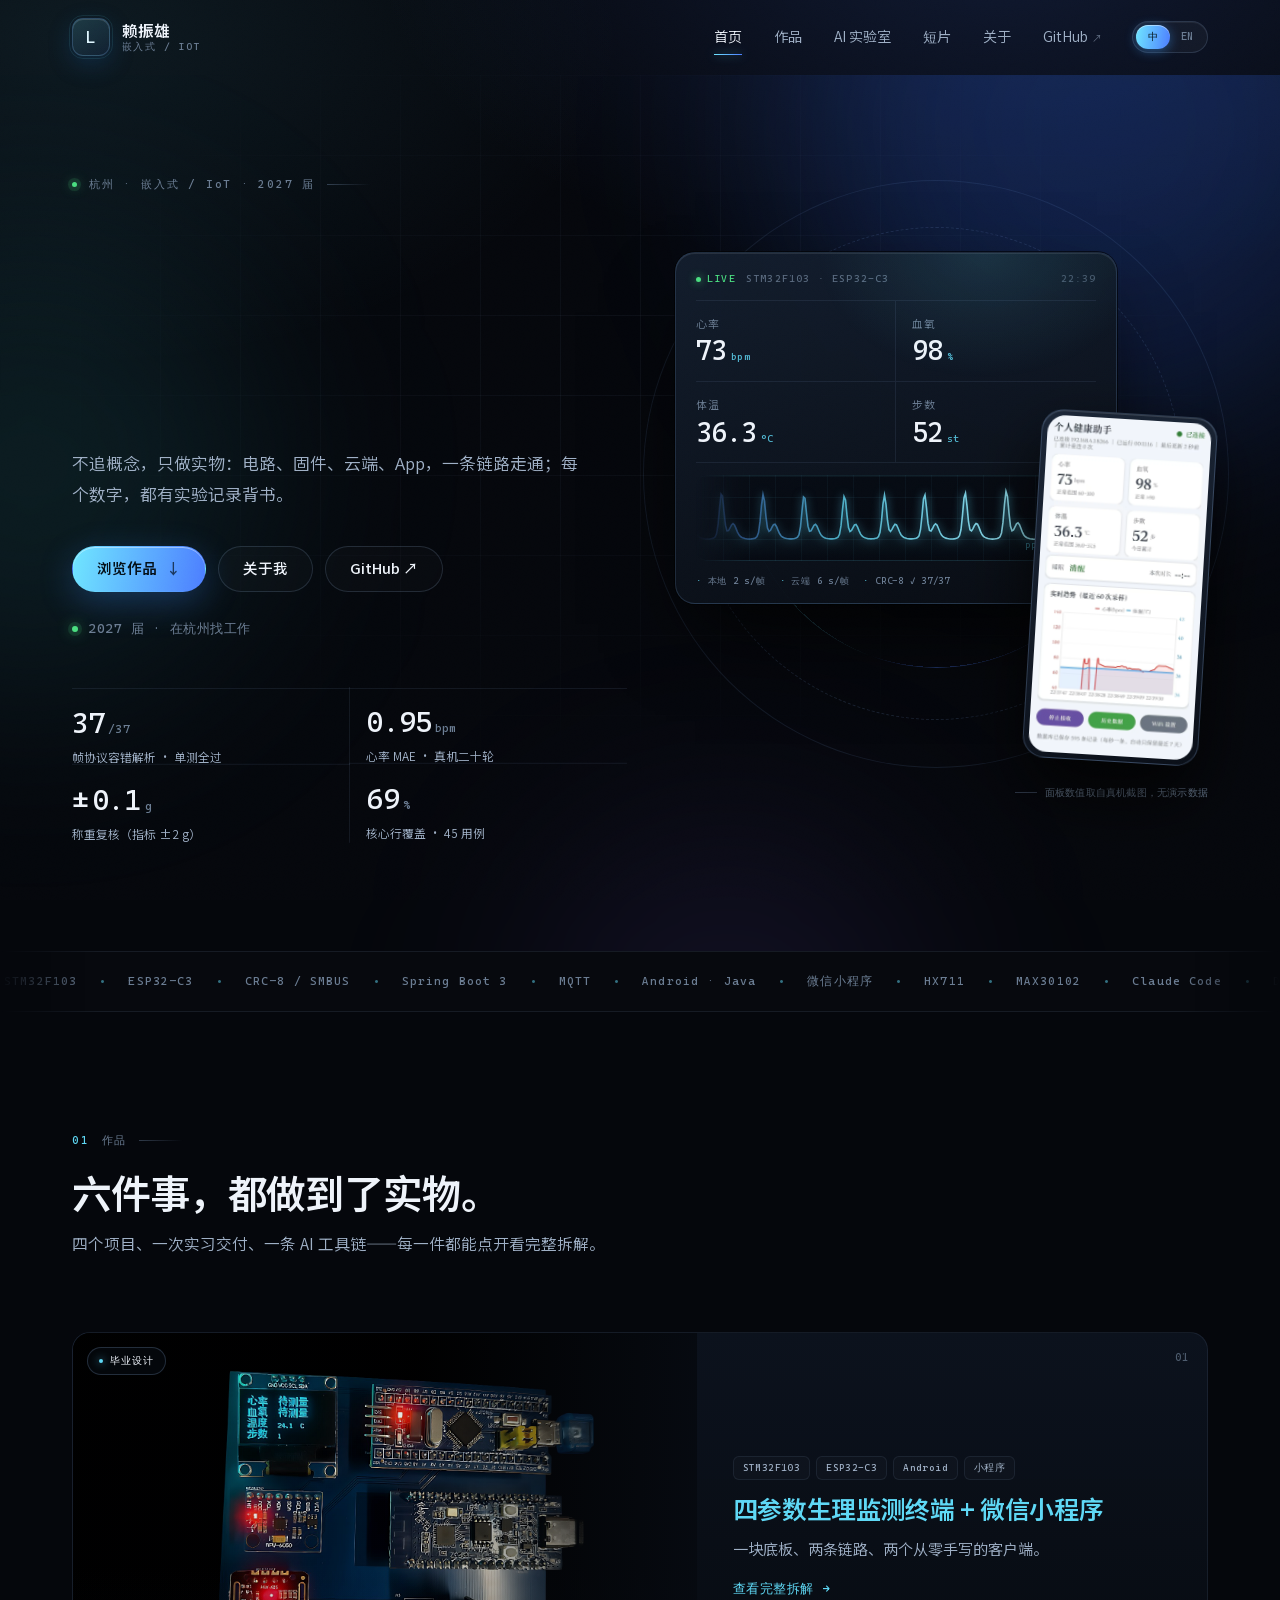
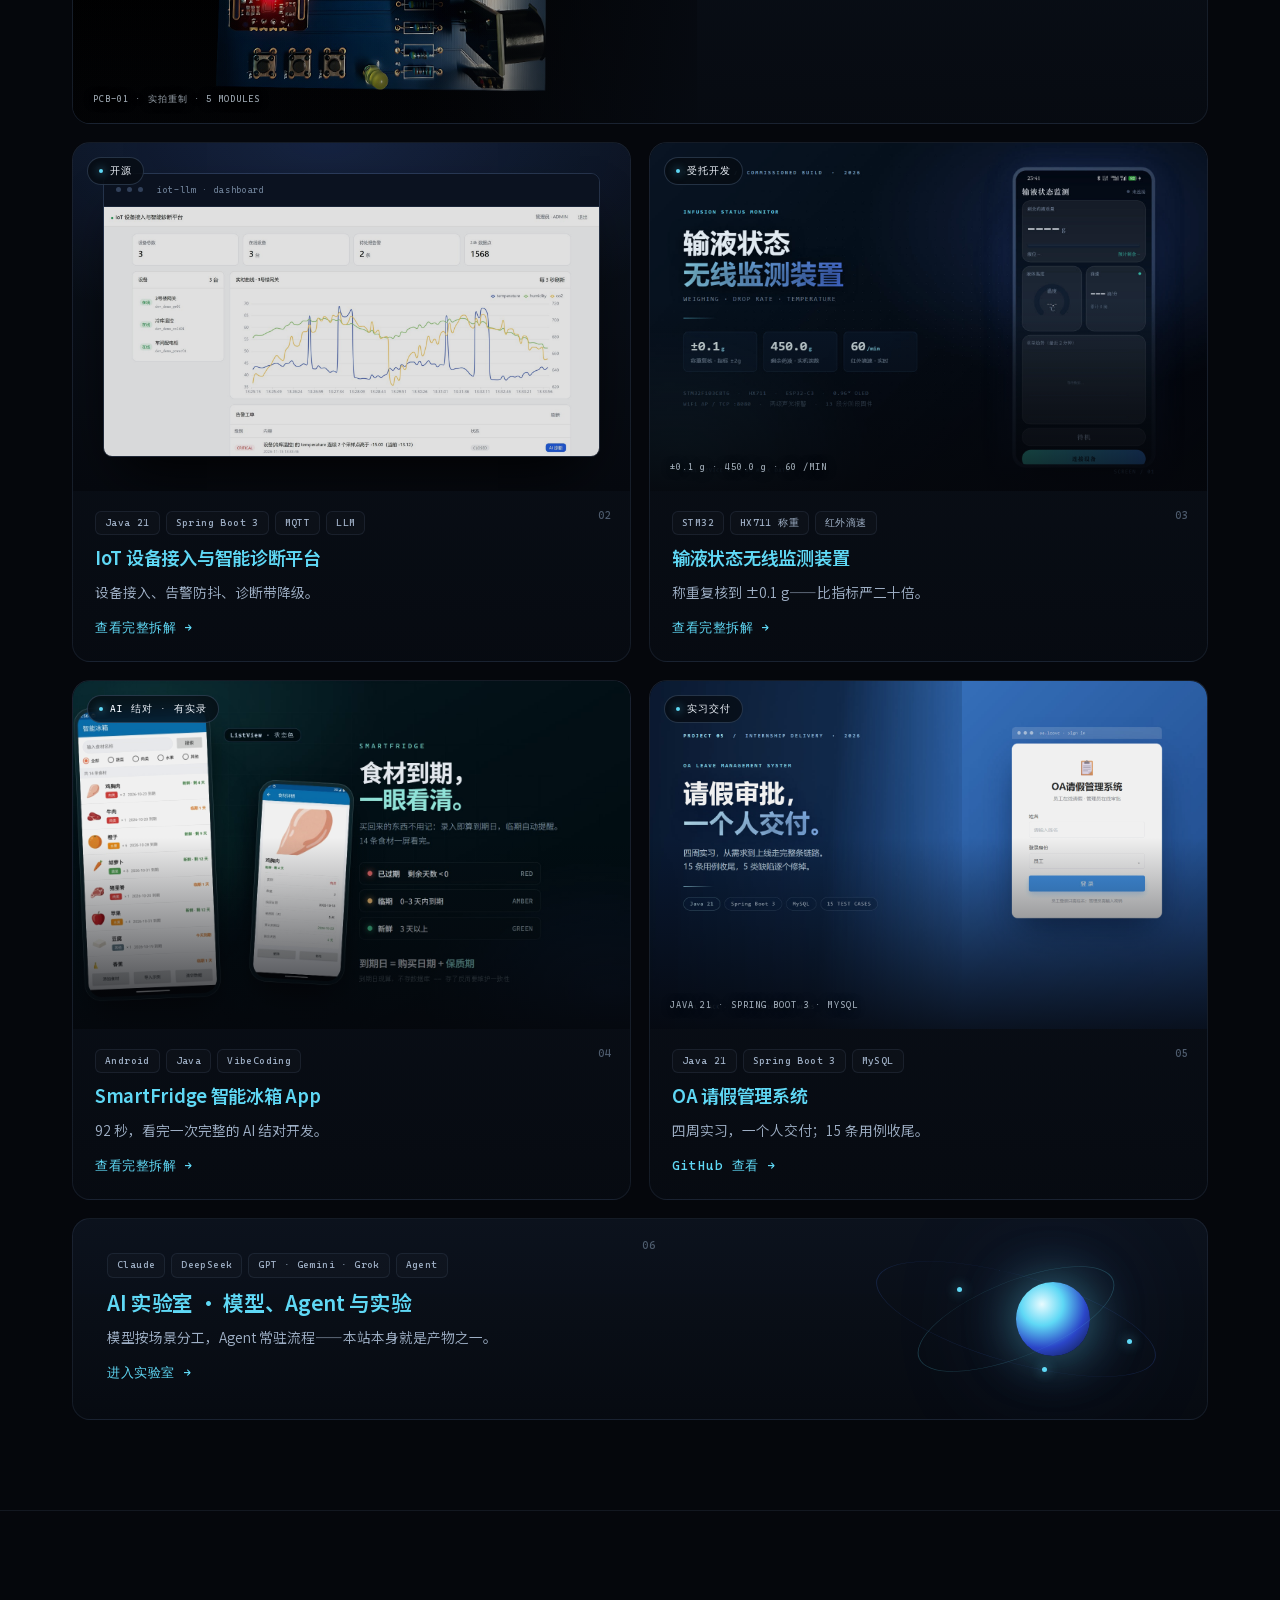
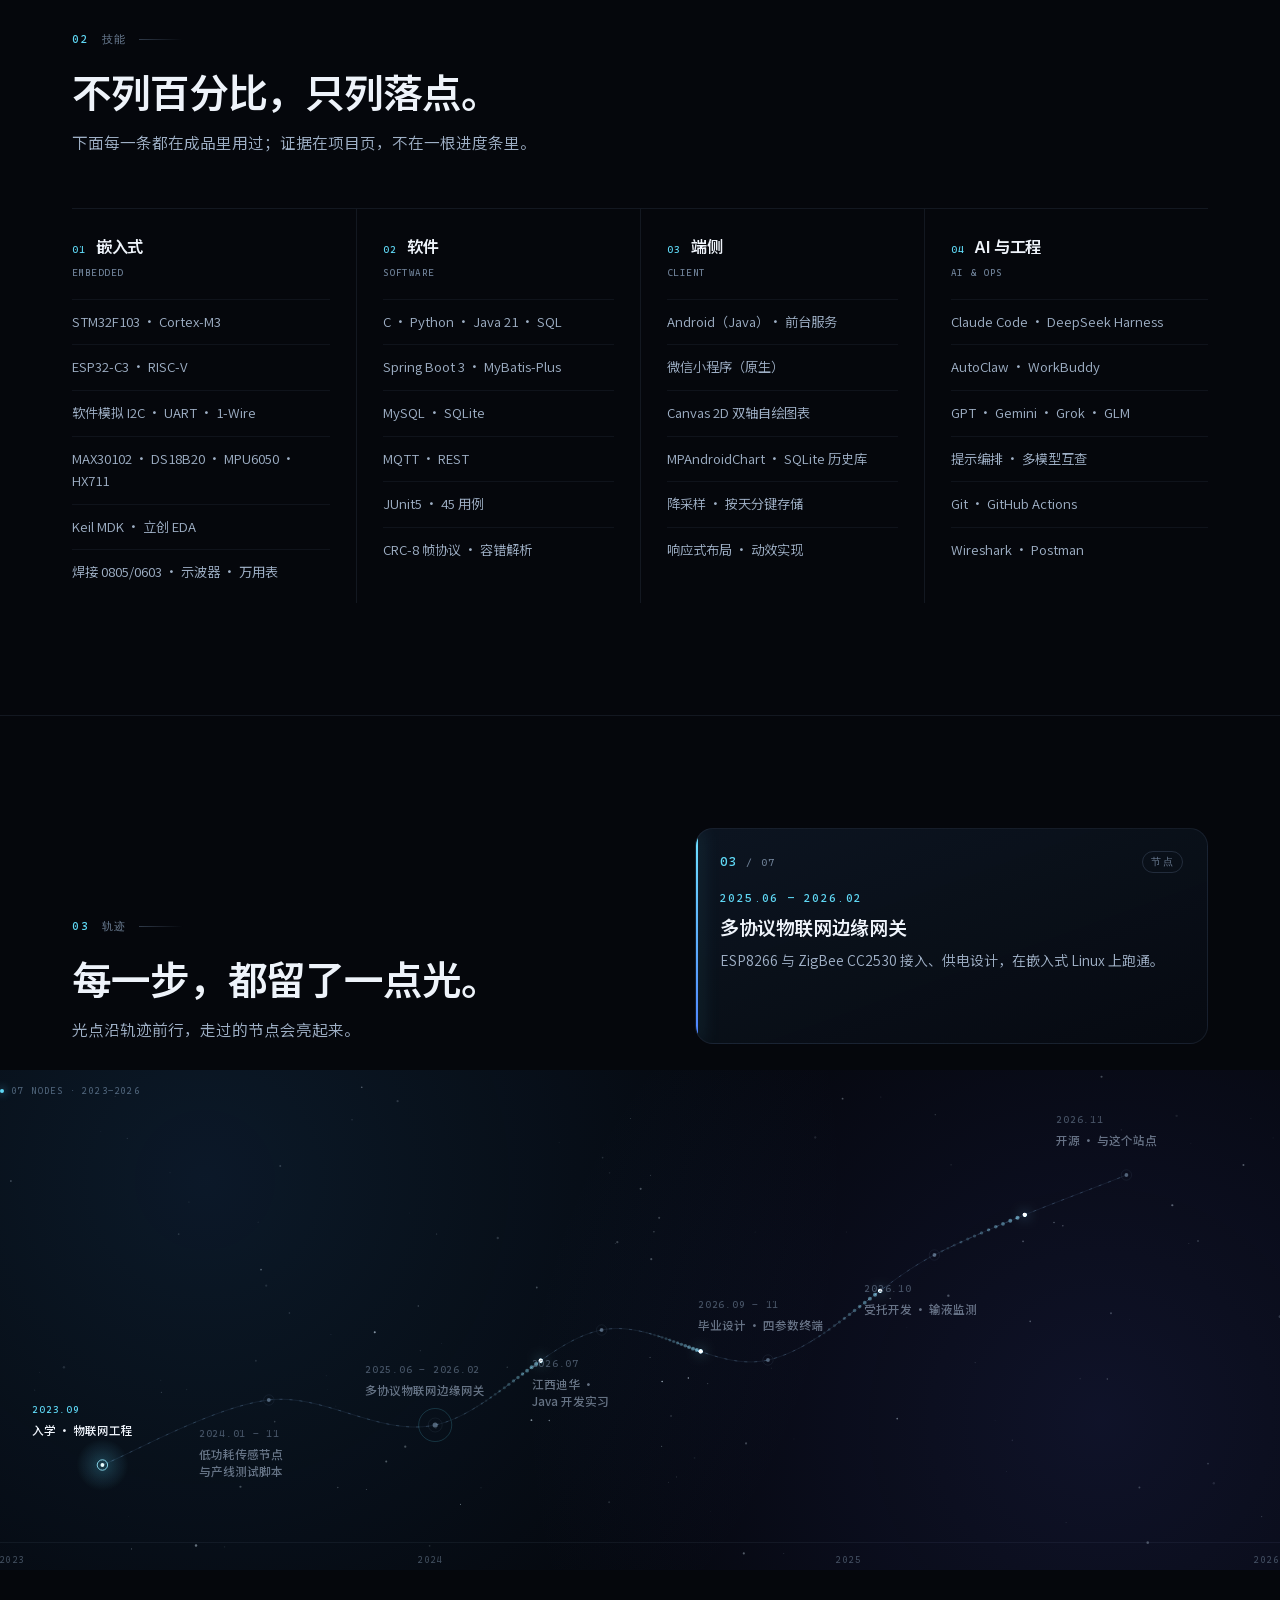
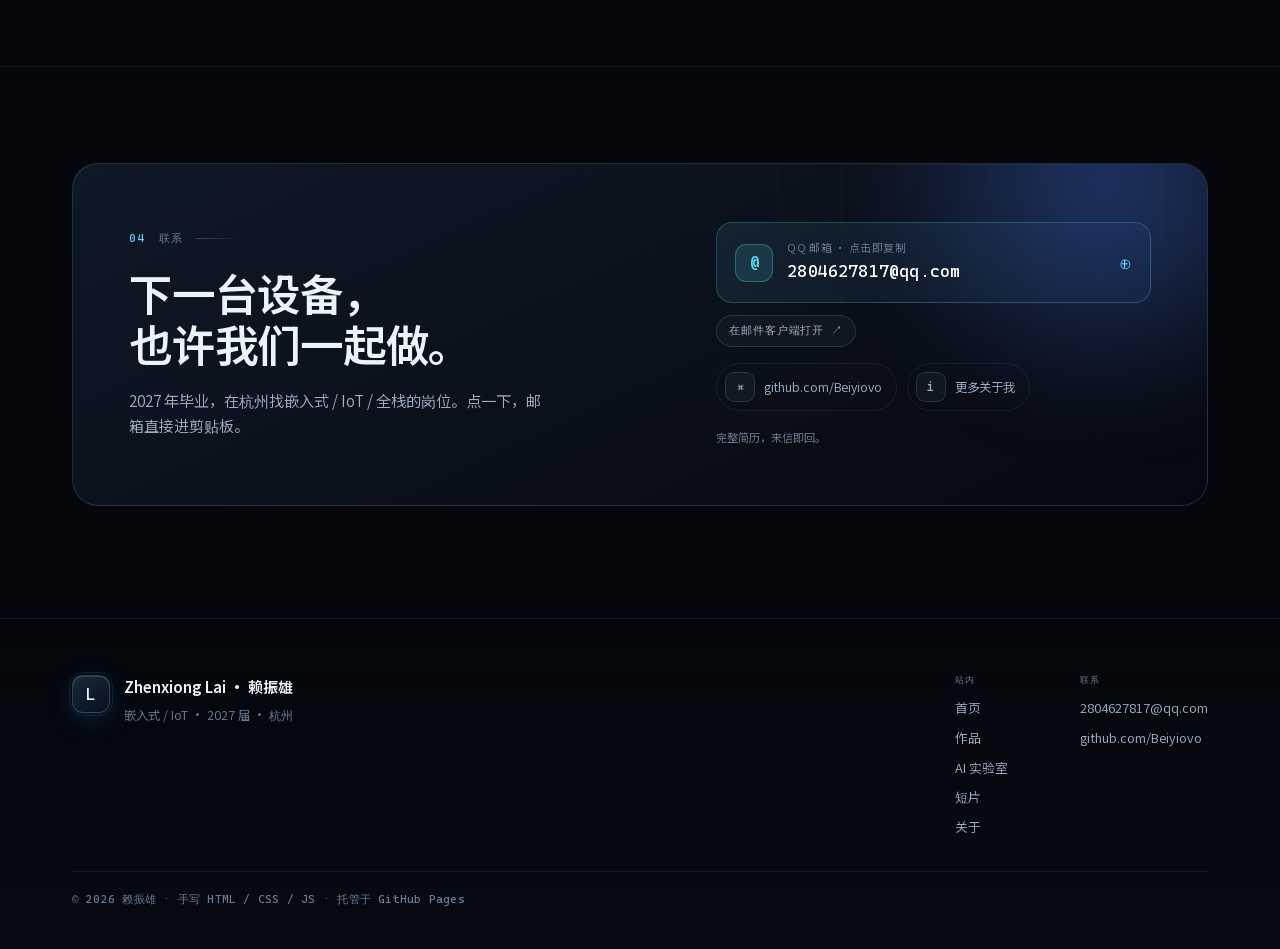
==== commit 246d2d19: "新增匿名访问统计模块 analytics.js（全站接入，默认完全静默零请求）；修 visuals.js PPG 波形模块遗留的 mq 未定义报错；全站 v=23；README 补统计启用说明、迭代日" ====
--- a/index.html
+++ b/index.html
@@ -17,7 +17,7 @@
 <link rel="icon" href="assets/favicon.svg" type="image/svg+xml">
 <meta name="theme-color" content="#05070c">
 <link rel="preload" as="font" type="font/woff2" href="assets/fonts/noto-sans-sc-vf.woff2" crossorigin>
-<link rel="stylesheet" href="assets/css/main.css?v=21">
+<link rel="stylesheet" href="assets/css/main.css?v=23">
 <script>document.documentElement.classList.add('js');try{var l=localStorage.getItem('site-lang');if(l){document.documentElement.dataset.lang=l;}}catch(e){}</script>
 </head>
 <body>
@@ -412,9 +412,10 @@
   </div>
 </footer>
 
-<script src="assets/vendor/gsap/gsap.min.js?v=21"></script>
-<script src="assets/vendor/gsap/ScrollTrigger.min.js?v=21"></script>
-<script src="assets/js/app.js?v=21"></script>
-<script src="assets/js/visuals.js?v=21"></script>
+<script src="assets/vendor/gsap/gsap.min.js?v=23"></script>
+<script src="assets/vendor/gsap/ScrollTrigger.min.js?v=23"></script>
+<script src="assets/js/app.js?v=23"></script>
+<script src="assets/js/visuals.js?v=23"></script>
+<script src="assets/js/analytics.js?v=23"></script>
 </body>
 </html>
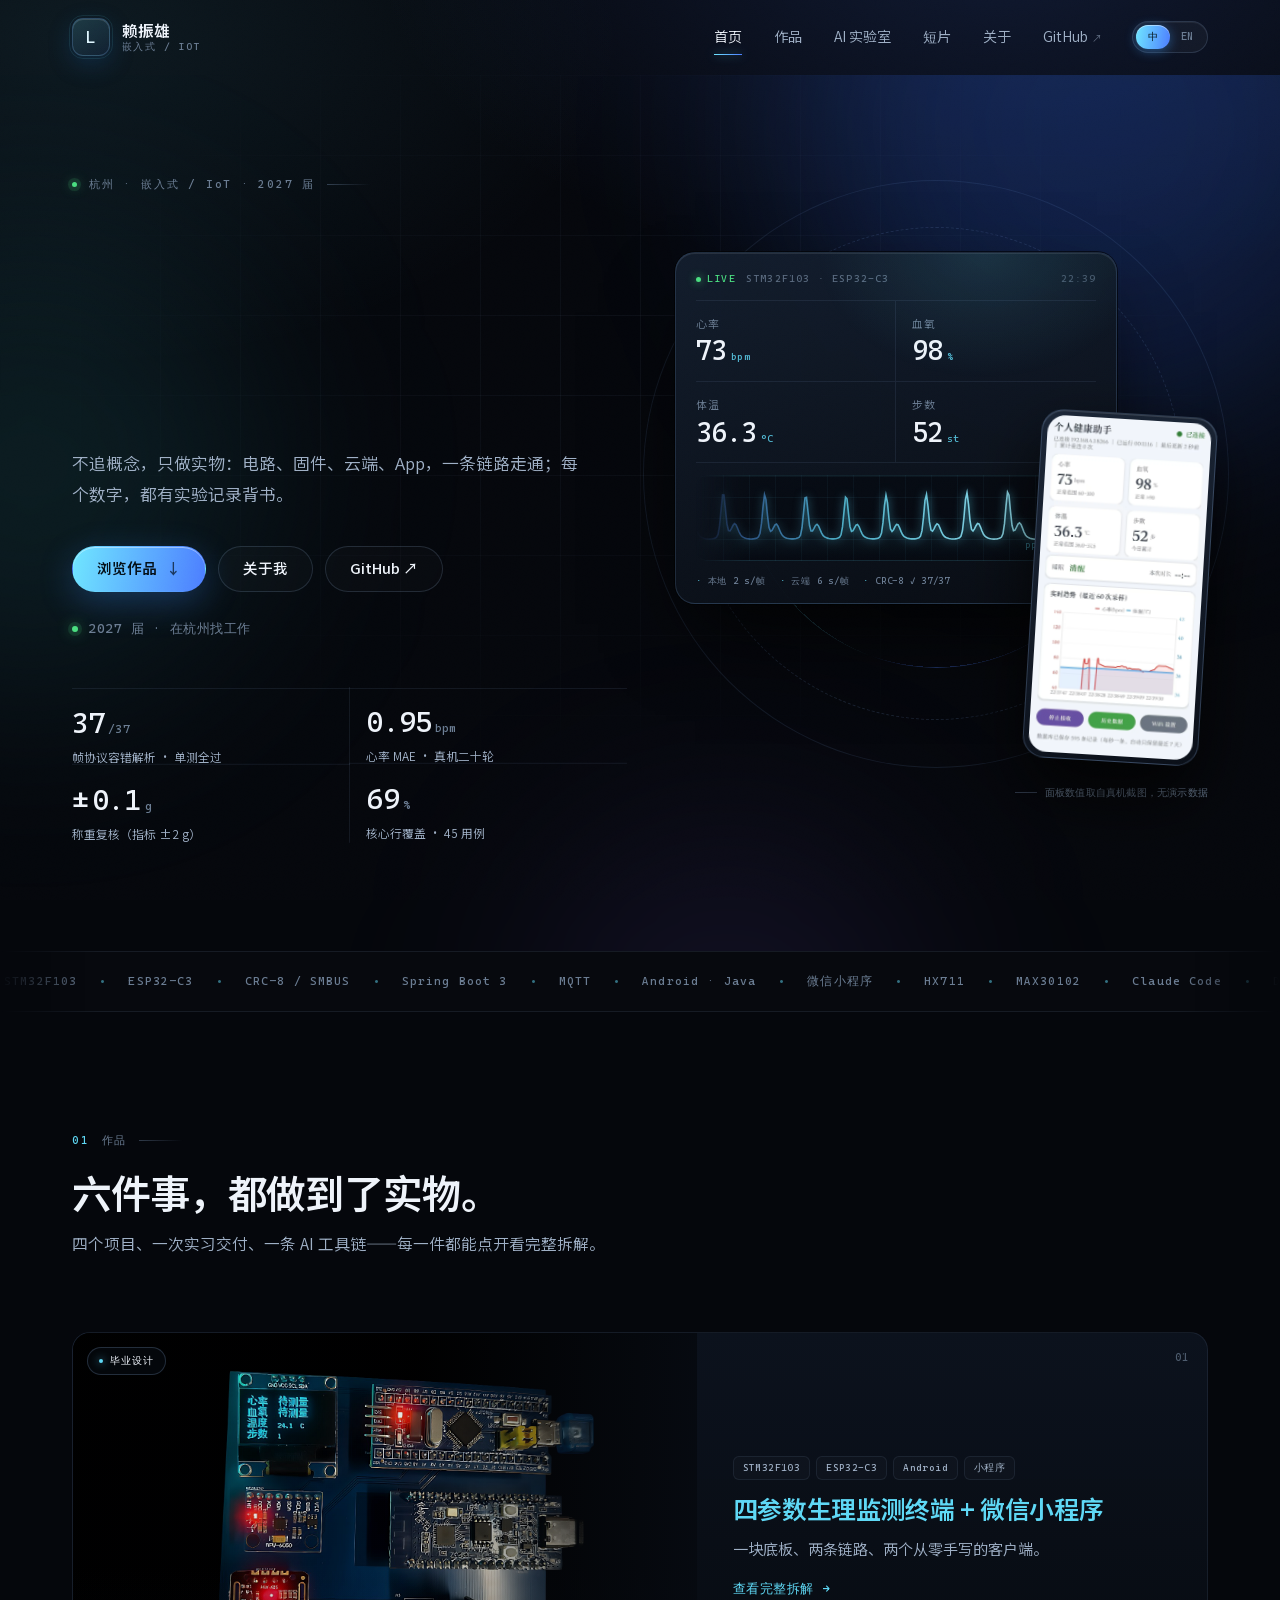
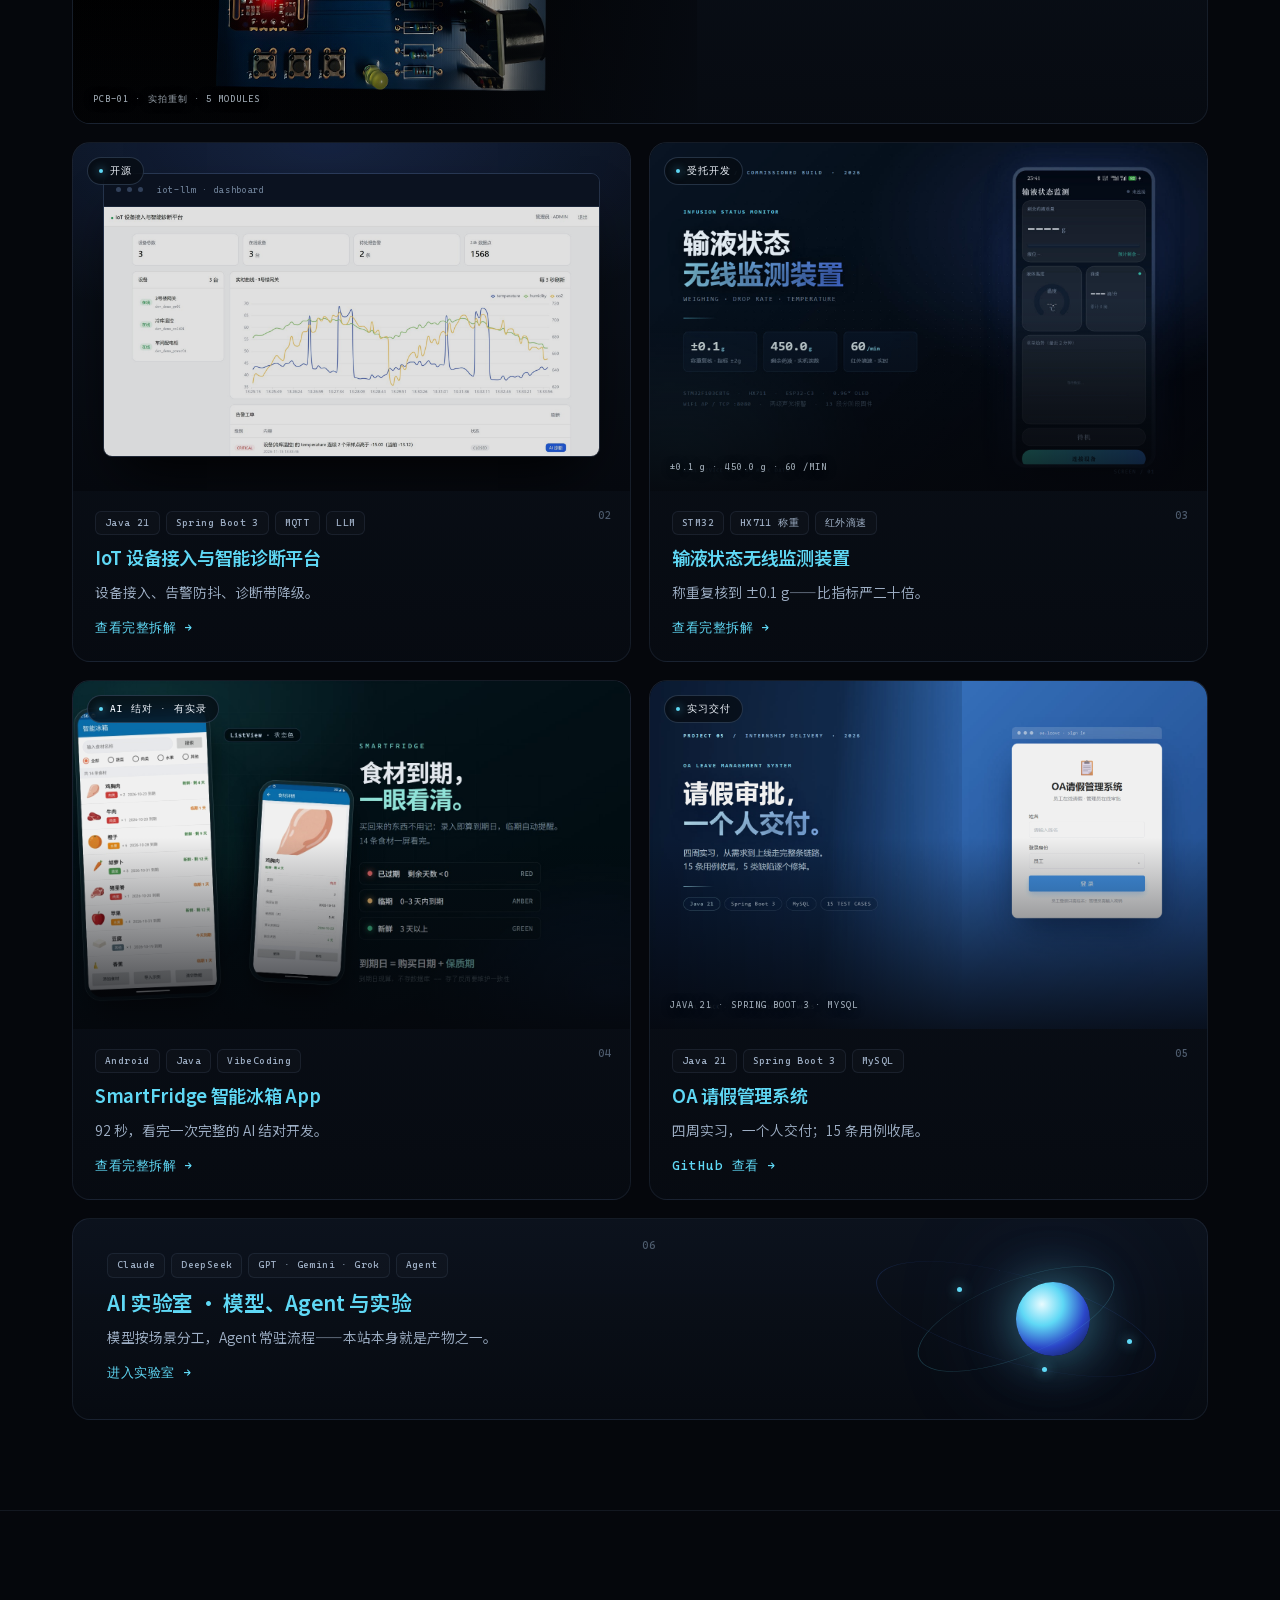
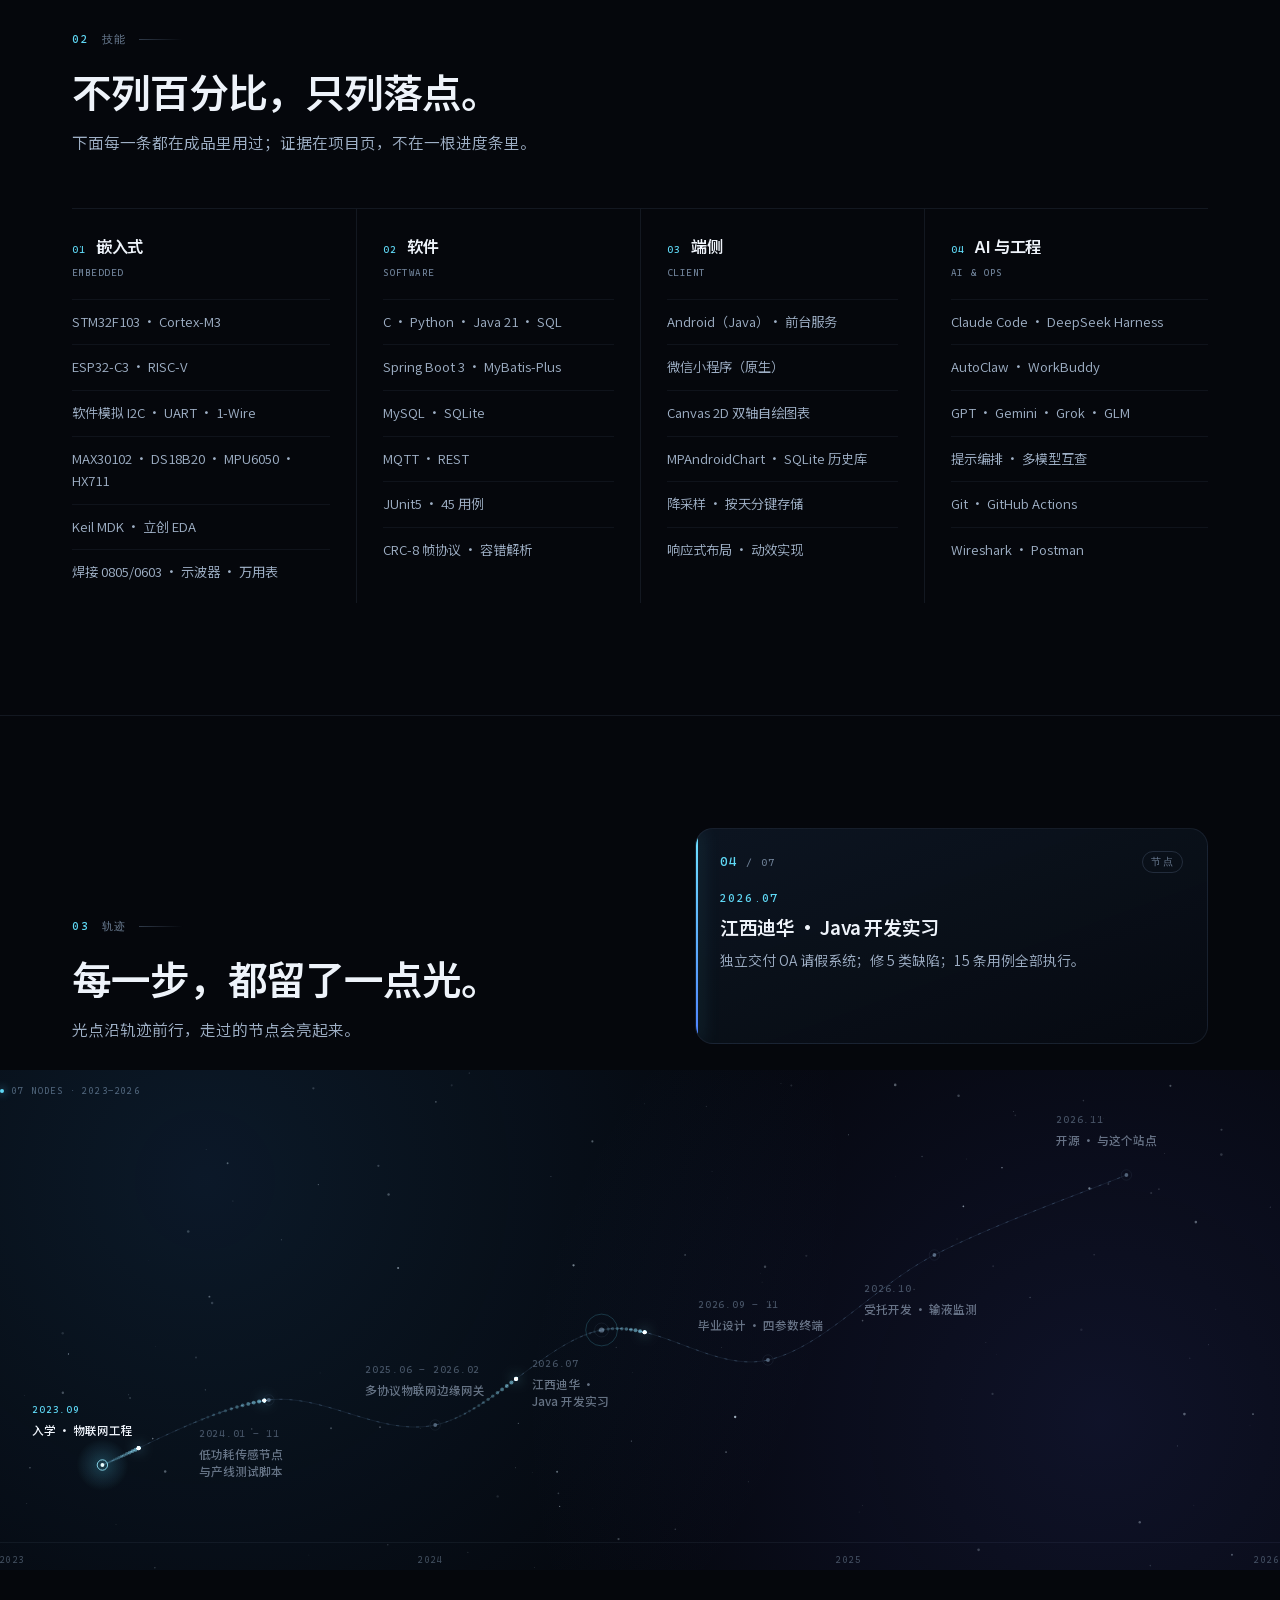
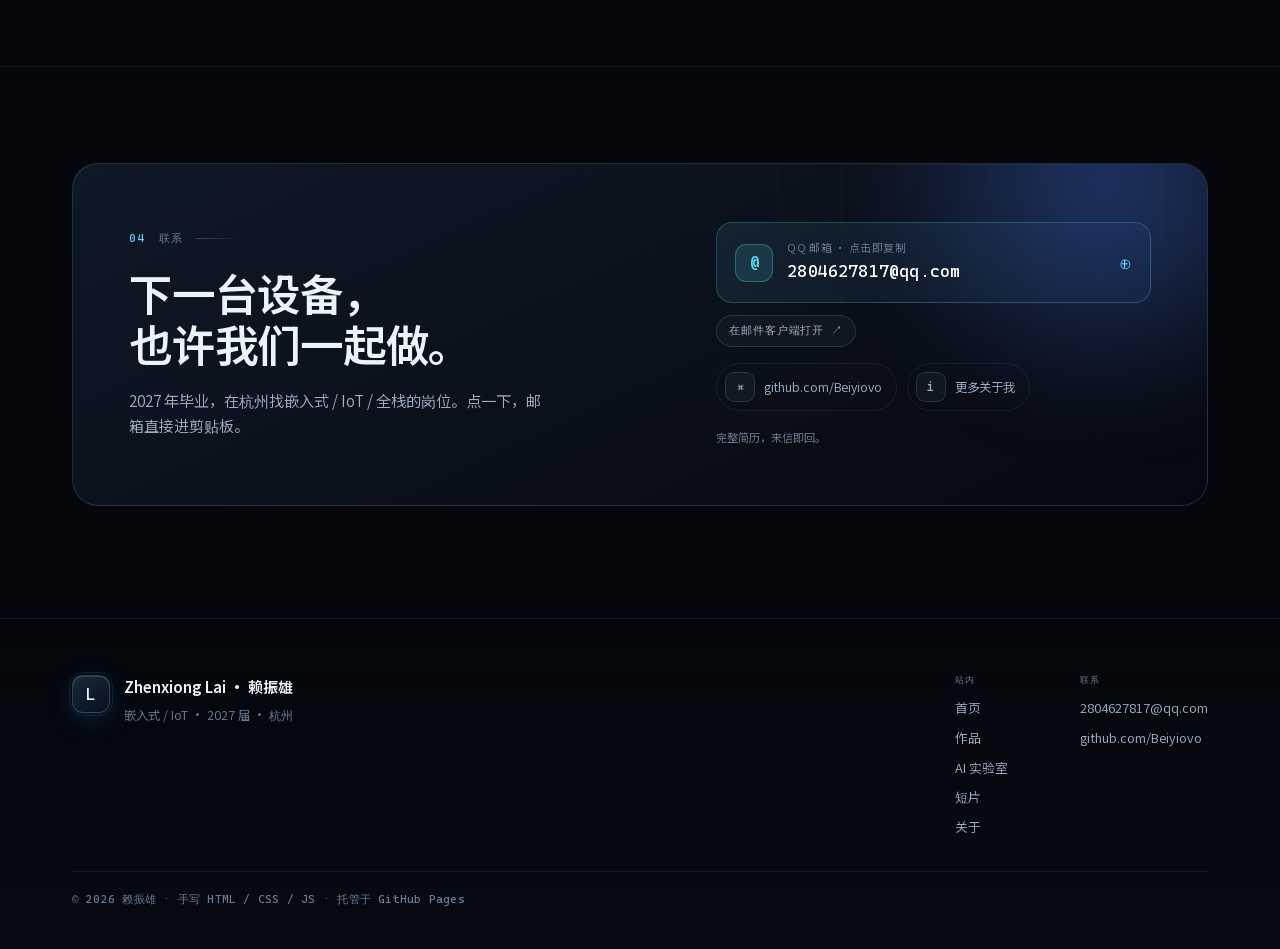
==== commit 032027bd: "启用百度统计：analytics.js 填入 baiduId 393ff6473192b2e45f8393059de52e67；全站 v=24；迭代日志补 R6.7" ====
--- a/index.html
+++ b/index.html
@@ -17,7 +17,7 @@
 <link rel="icon" href="assets/favicon.svg" type="image/svg+xml">
 <meta name="theme-color" content="#05070c">
 <link rel="preload" as="font" type="font/woff2" href="assets/fonts/noto-sans-sc-vf.woff2" crossorigin>
-<link rel="stylesheet" href="assets/css/main.css?v=23">
+<link rel="stylesheet" href="assets/css/main.css?v=24">
 <script>document.documentElement.classList.add('js');try{var l=localStorage.getItem('site-lang');if(l){document.documentElement.dataset.lang=l;}}catch(e){}</script>
 </head>
 <body>
@@ -412,10 +412,10 @@
   </div>
 </footer>
 
-<script src="assets/vendor/gsap/gsap.min.js?v=23"></script>
-<script src="assets/vendor/gsap/ScrollTrigger.min.js?v=23"></script>
-<script src="assets/js/app.js?v=23"></script>
-<script src="assets/js/visuals.js?v=23"></script>
-<script src="assets/js/analytics.js?v=23"></script>
+<script src="assets/vendor/gsap/gsap.min.js?v=24"></script>
+<script src="assets/vendor/gsap/ScrollTrigger.min.js?v=24"></script>
+<script src="assets/js/app.js?v=24"></script>
+<script src="assets/js/visuals.js?v=24"></script>
+<script src="assets/js/analytics.js?v=24"></script>
 </body>
 </html>
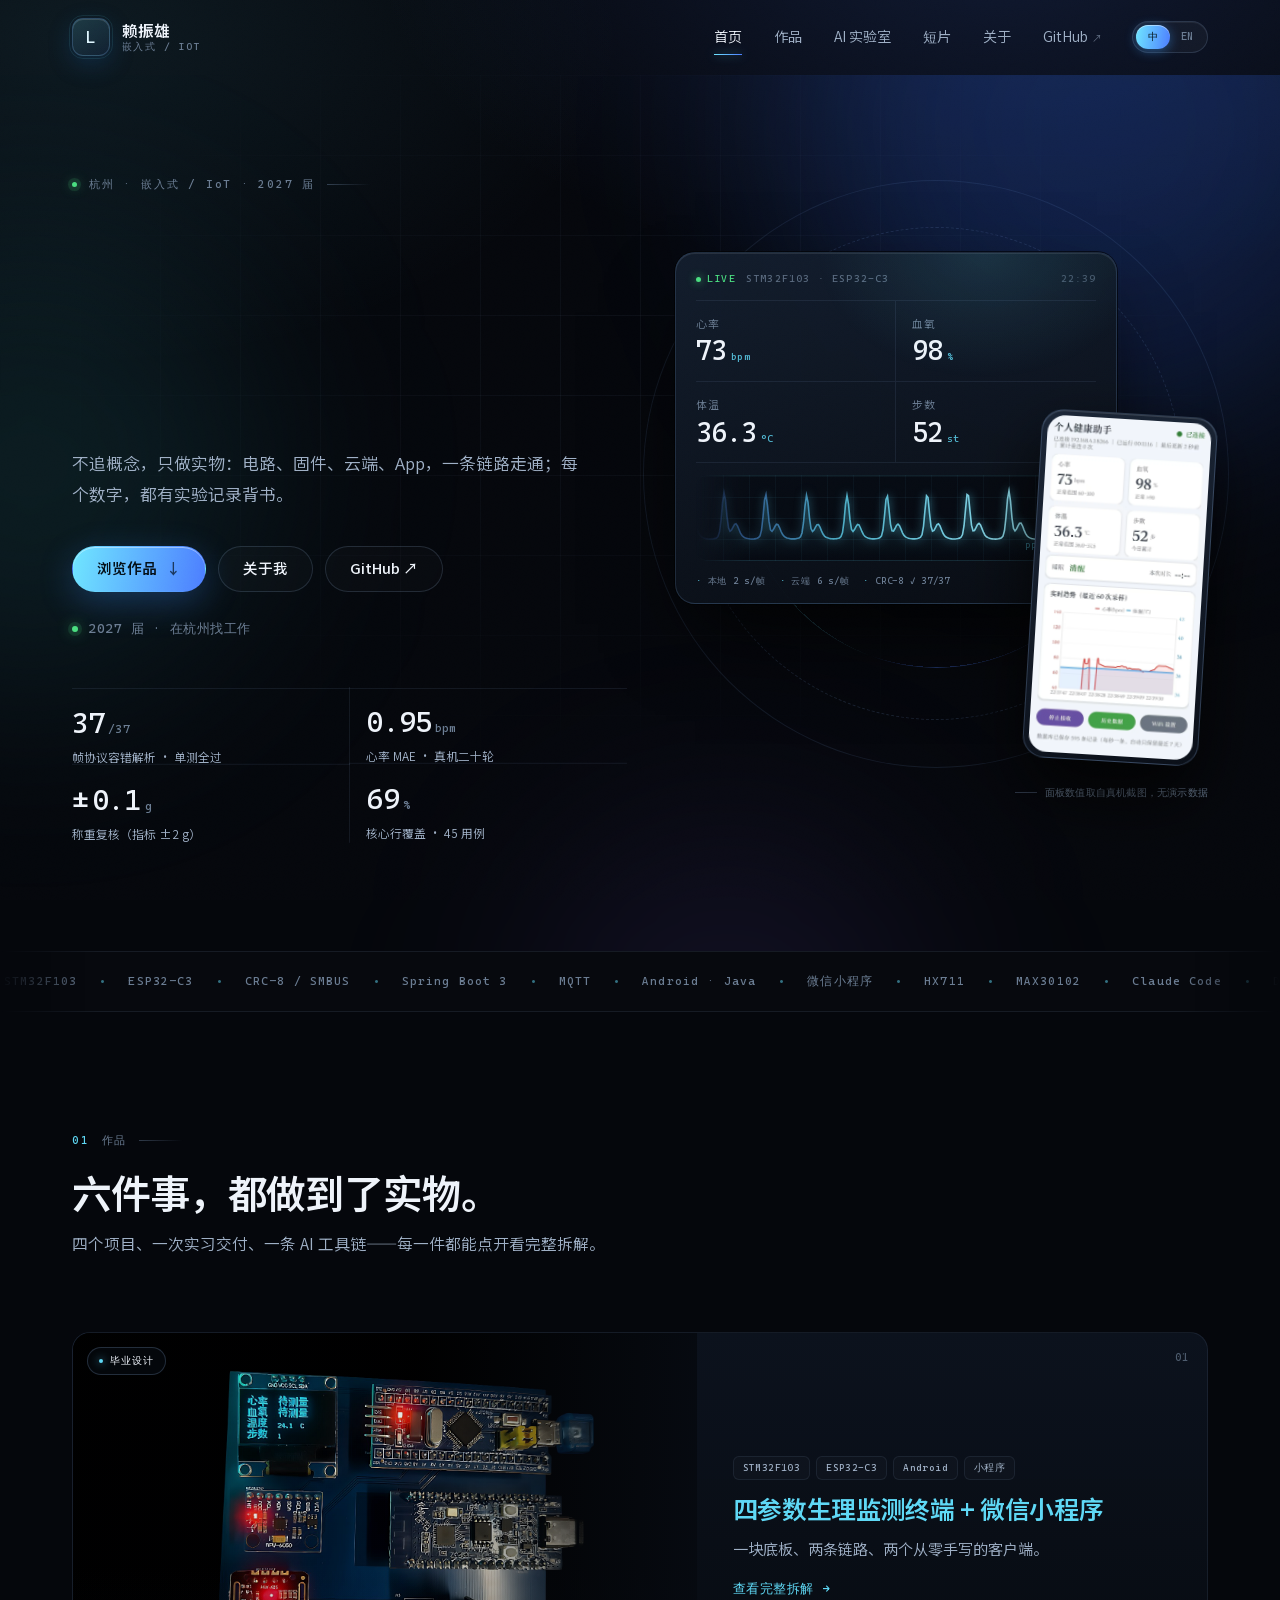
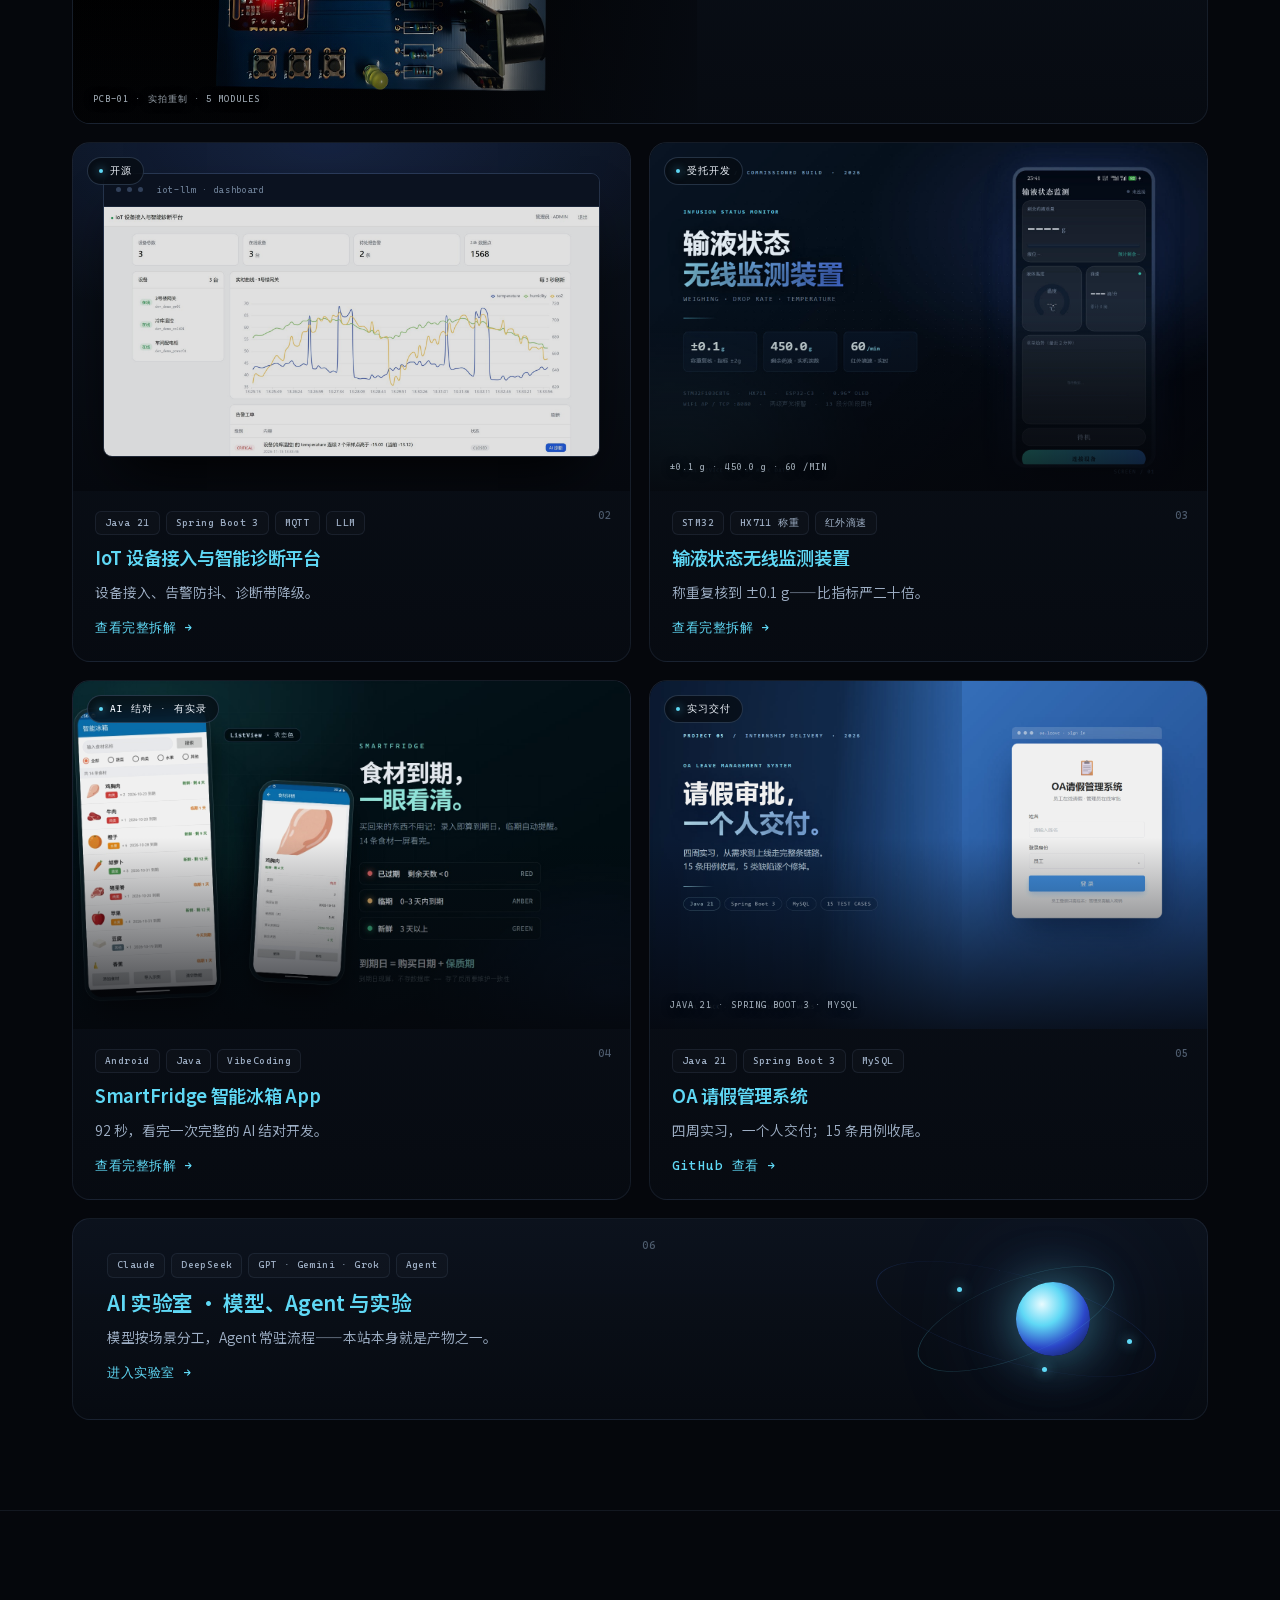
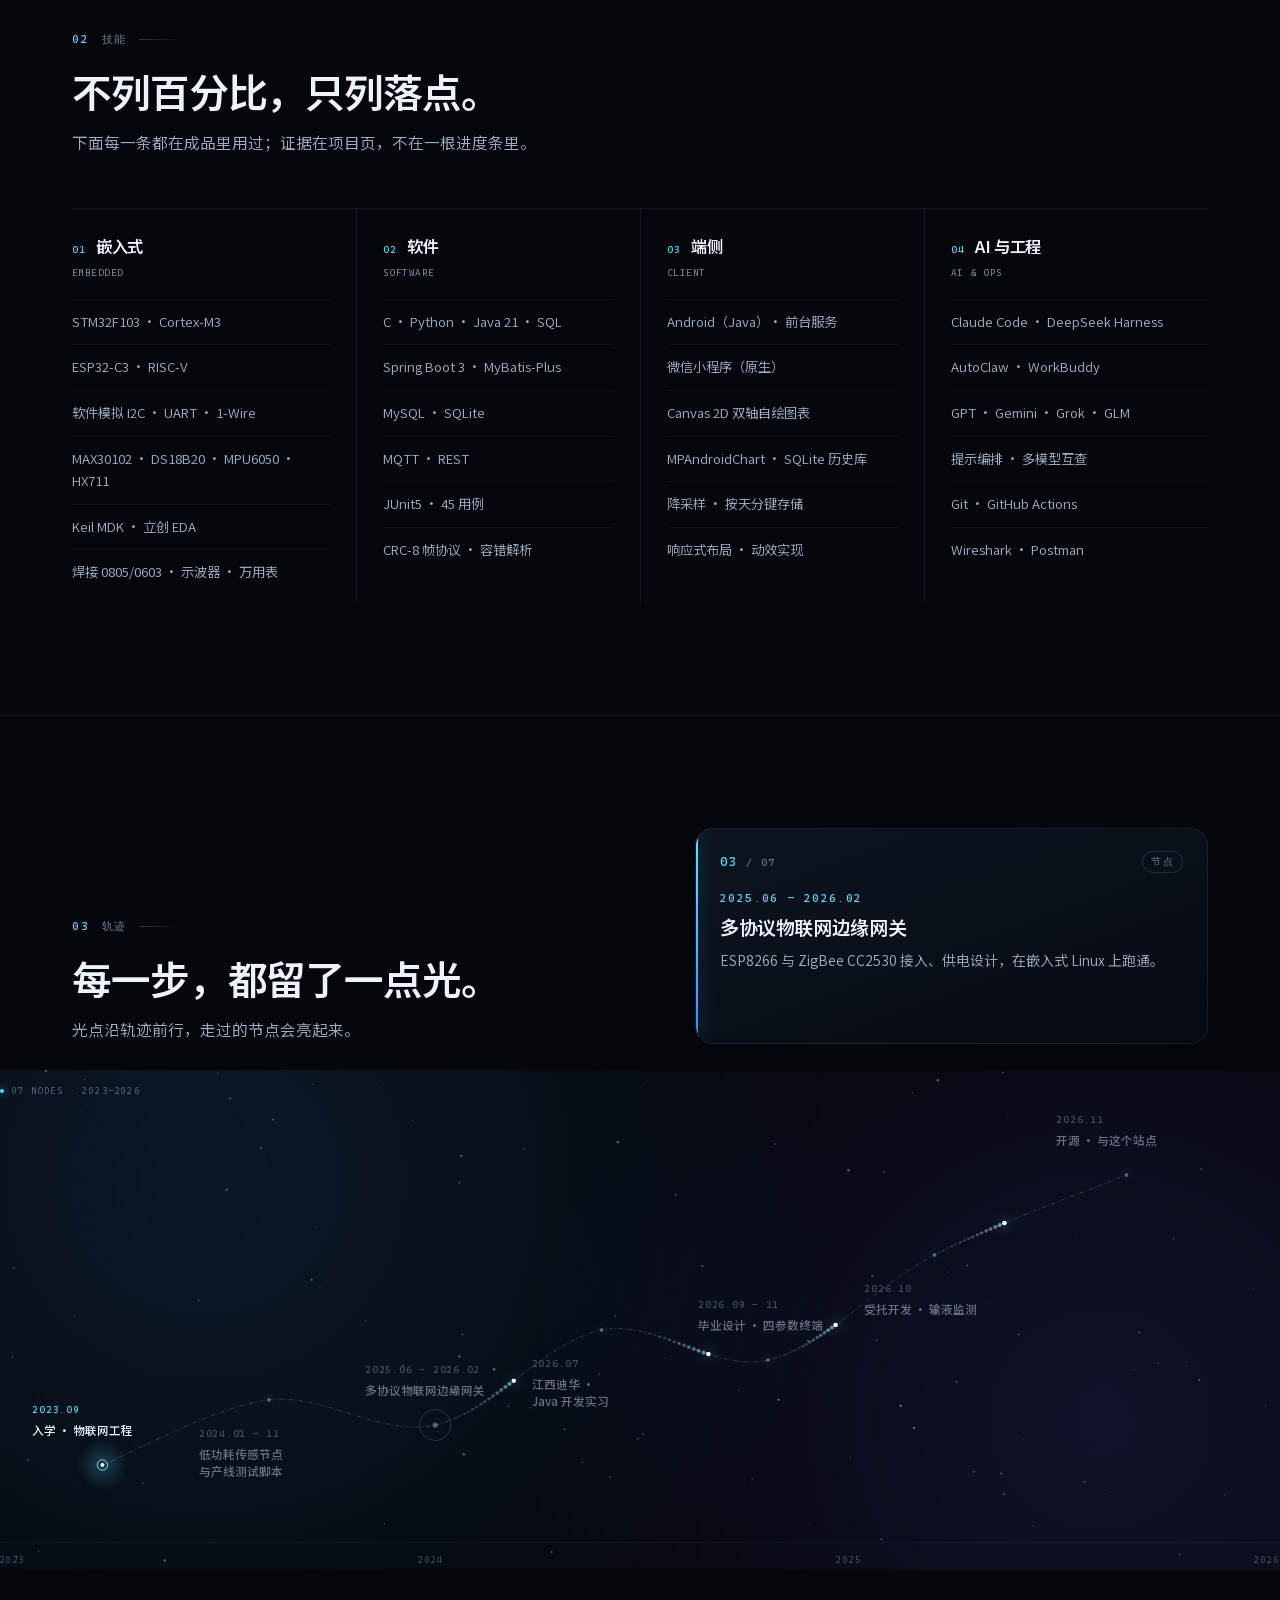
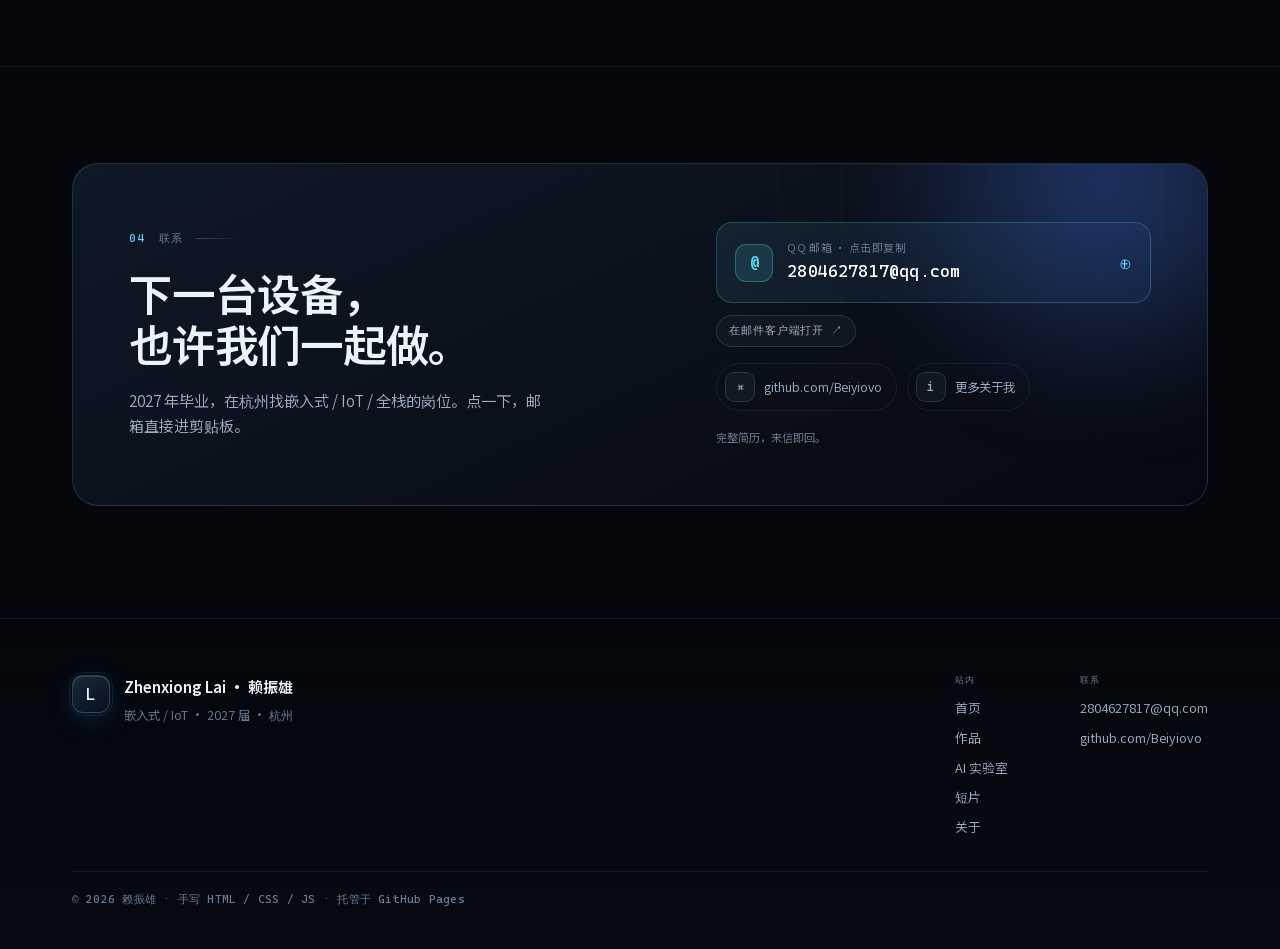
==== commit c0533f49: "修百度统计待添加：9 页 head 明写标准 hm.js 代码供百度校验；analytics.js 去重注入只保留事件上报；全站 v=25" ====
--- a/index.html
+++ b/index.html
@@ -17,8 +17,17 @@
 <link rel="icon" href="assets/favicon.svg" type="image/svg+xml">
 <meta name="theme-color" content="#05070c">
 <link rel="preload" as="font" type="font/woff2" href="assets/fonts/noto-sans-sc-vf.woff2" crossorigin>
-<link rel="stylesheet" href="assets/css/main.css?v=24">
+<link rel="stylesheet" href="assets/css/main.css?v=25">
 <script>document.documentElement.classList.add('js');try{var l=localStorage.getItem('site-lang');if(l){document.documentElement.dataset.lang=l;}}catch(e){}</script>
+<script>
+var _hmt = _hmt || [];
+(function() {
+var hm = document.createElement("script");
+hm.src = "https://hm.baidu.com/hm.js?393ff6473192b2e45f8393059de52e67";
+var s = document.getElementsByTagName("script")[0];
+s.parentNode.insertBefore(hm, s);
+})();
+</script>
 </head>
 <body>
 
@@ -412,10 +421,10 @@
   </div>
 </footer>
 
-<script src="assets/vendor/gsap/gsap.min.js?v=24"></script>
-<script src="assets/vendor/gsap/ScrollTrigger.min.js?v=24"></script>
-<script src="assets/js/app.js?v=24"></script>
-<script src="assets/js/visuals.js?v=24"></script>
-<script src="assets/js/analytics.js?v=24"></script>
+<script src="assets/vendor/gsap/gsap.min.js?v=25"></script>
+<script src="assets/vendor/gsap/ScrollTrigger.min.js?v=25"></script>
+<script src="assets/js/app.js?v=25"></script>
+<script src="assets/js/visuals.js?v=25"></script>
+<script src="assets/js/analytics.js?v=25"></script>
 </body>
 </html>
